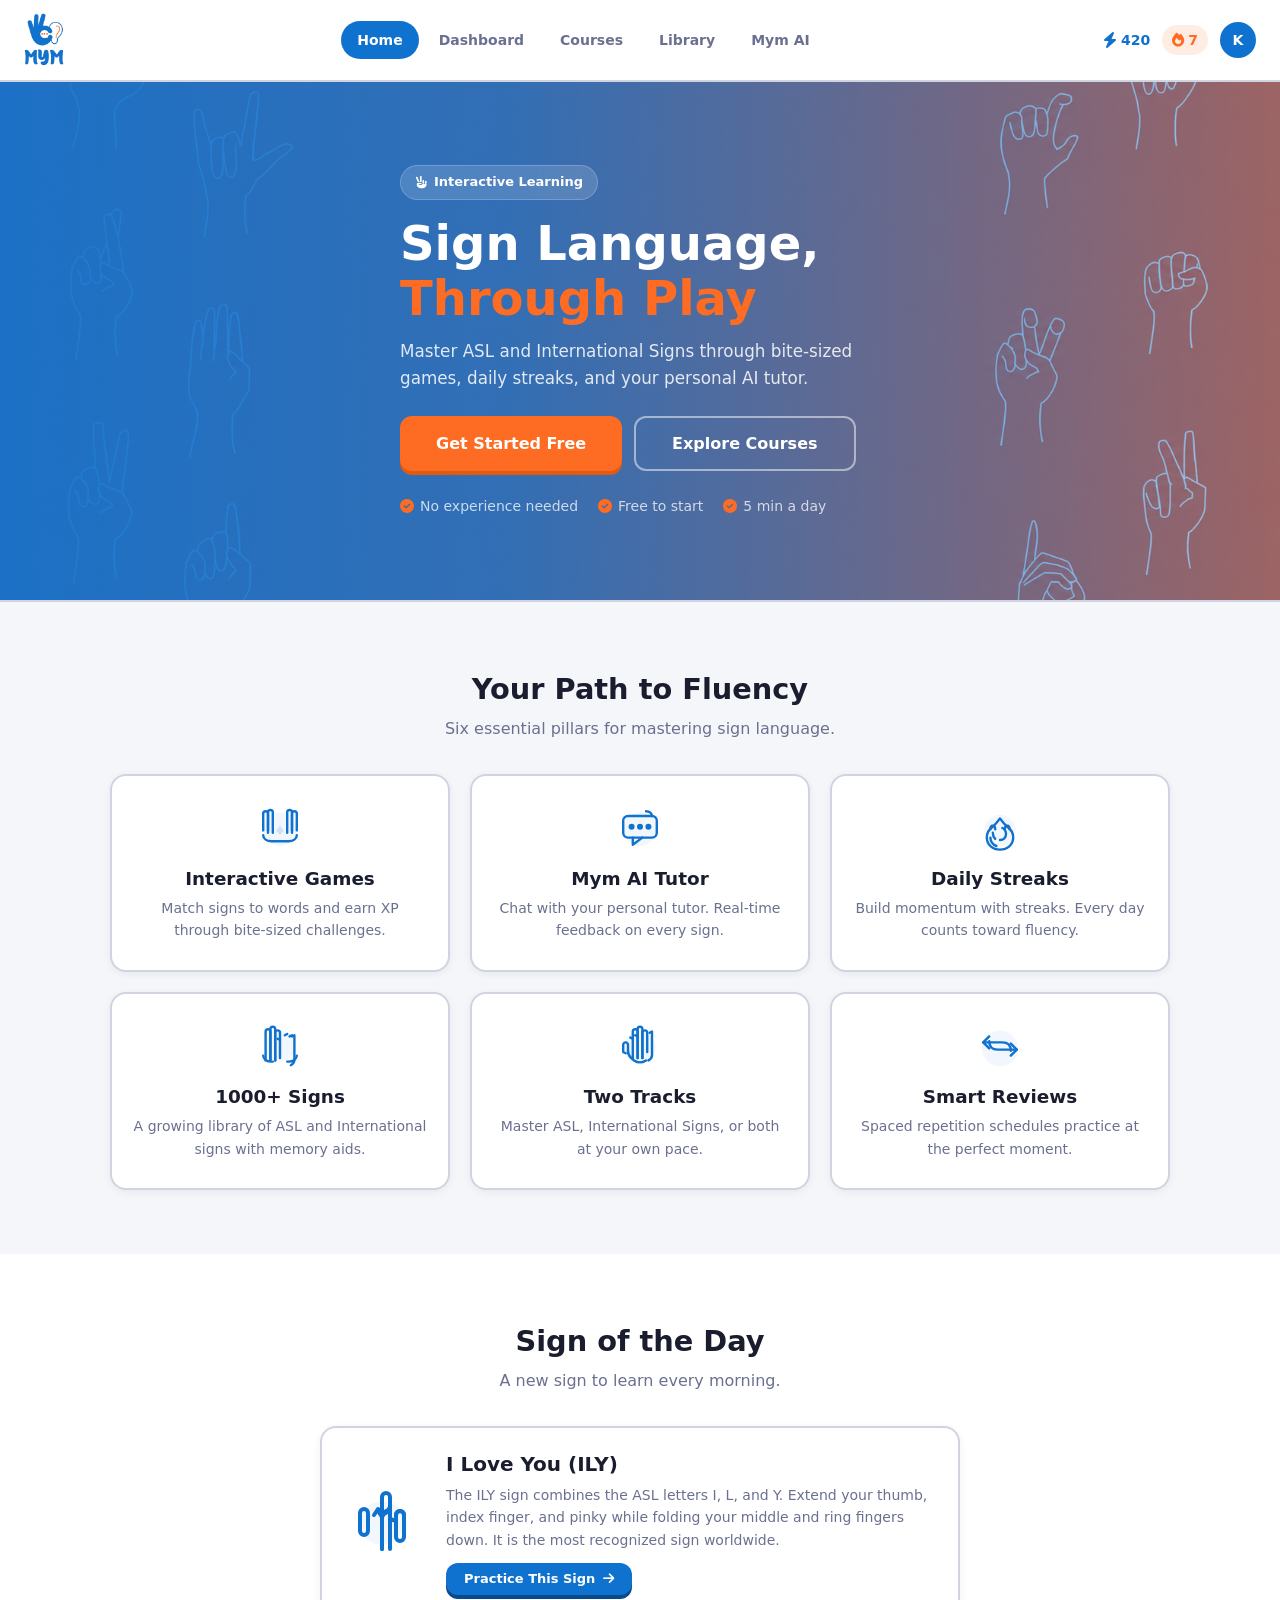
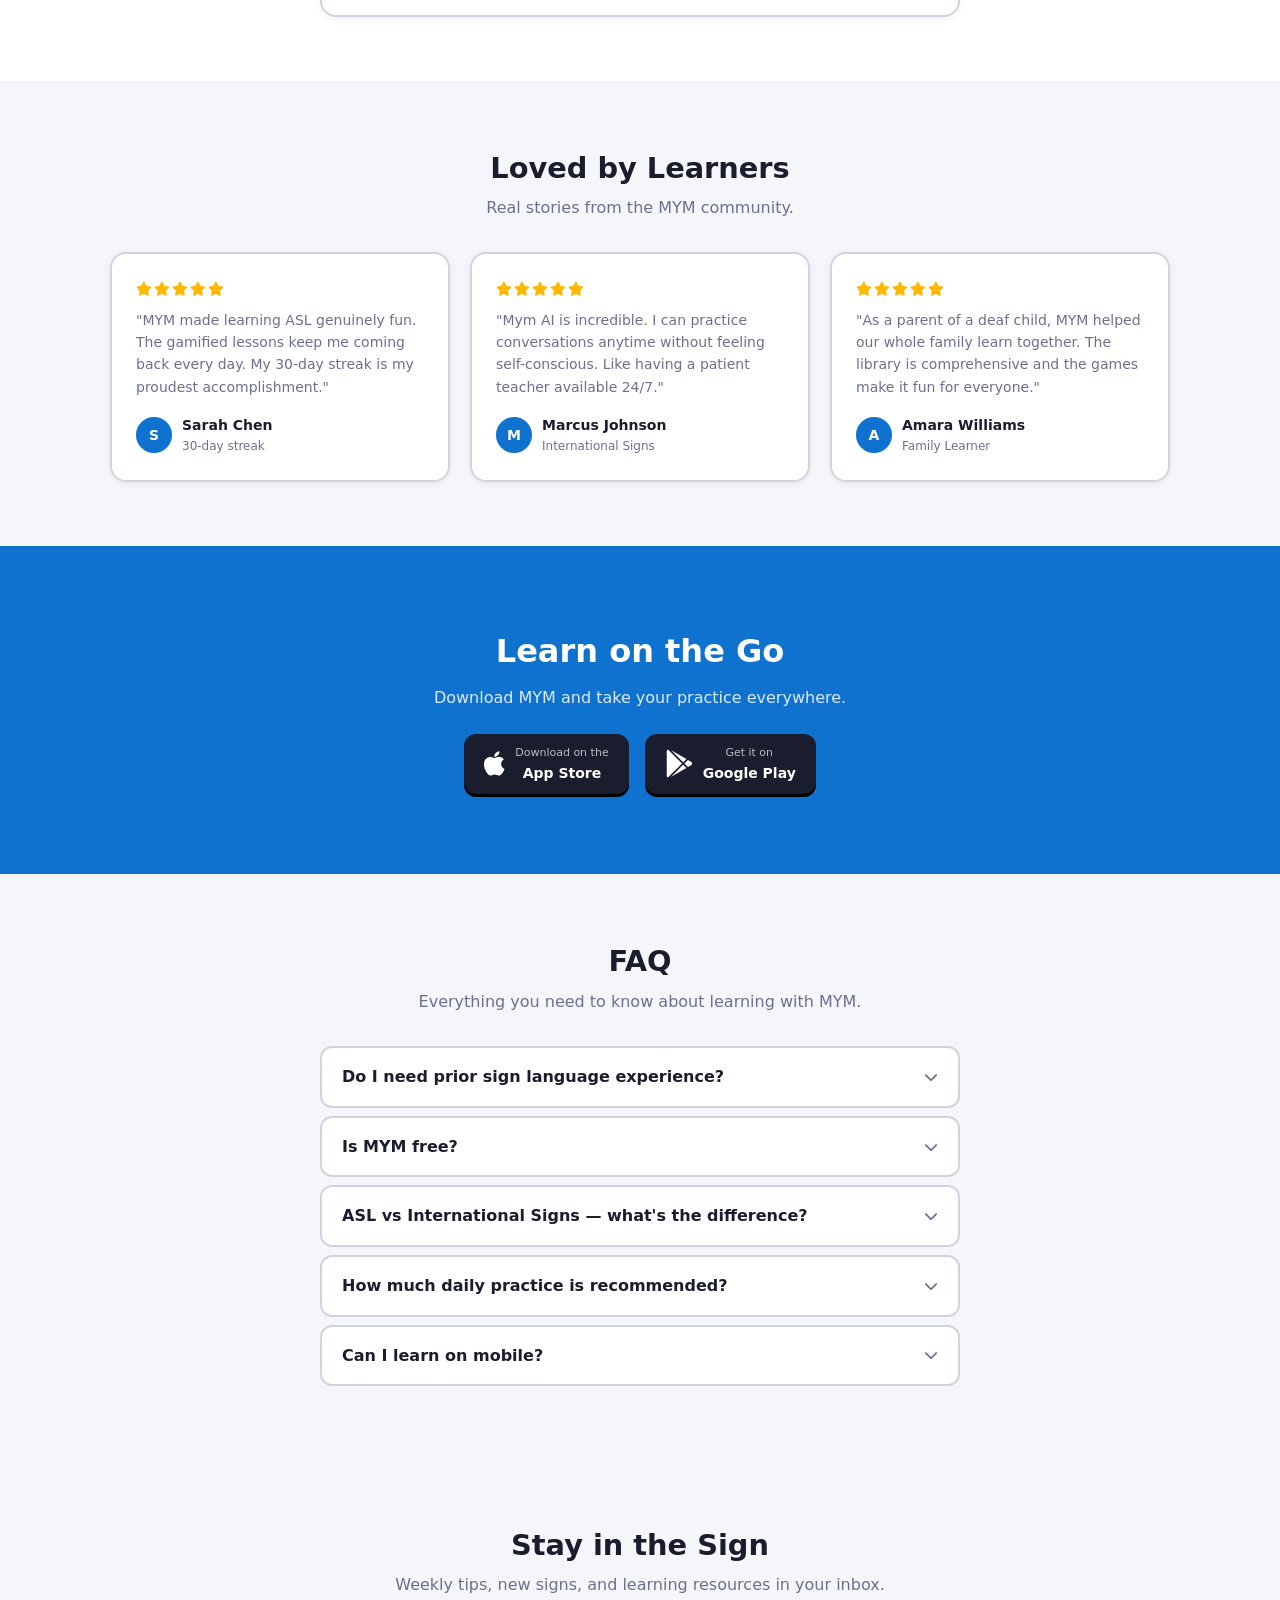
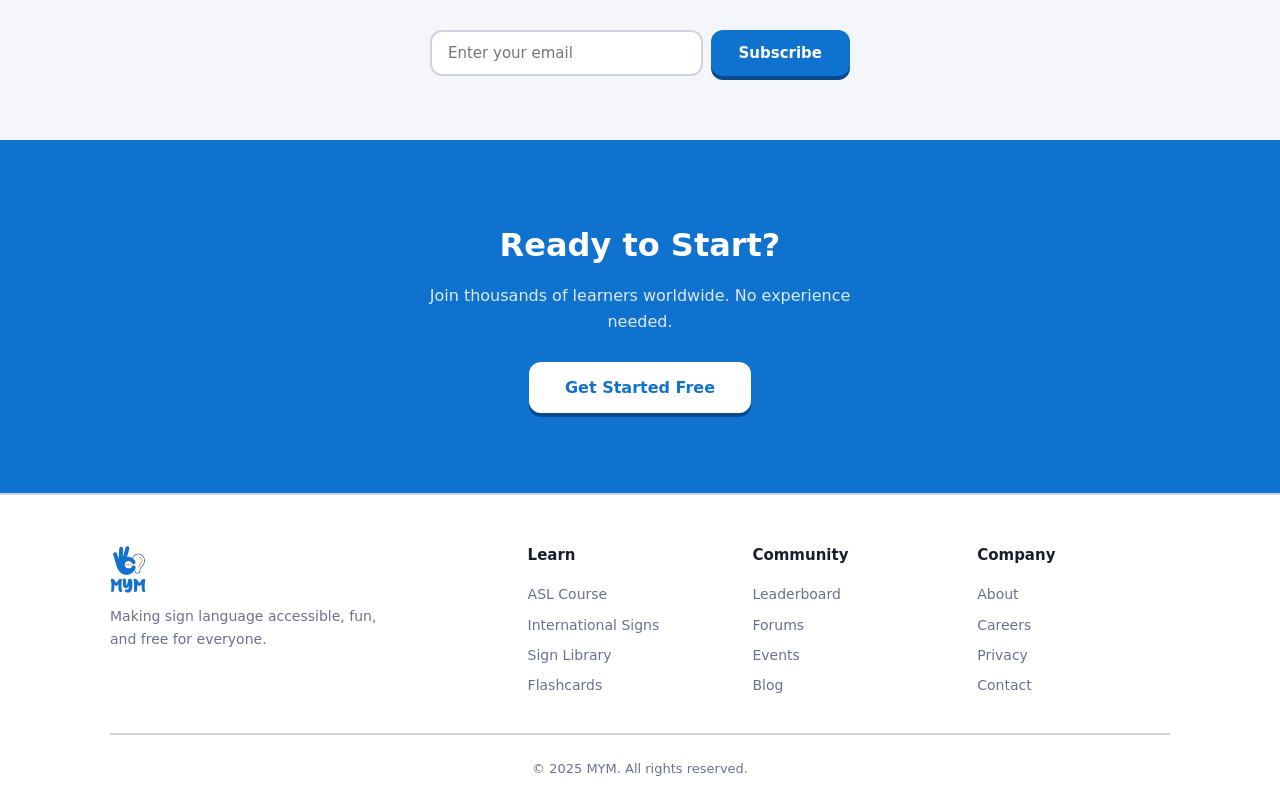
==== index.html @ a128e177 "init the project" ====
<!DOCTYPE html>
<html lang="en">
<head>
  <meta charset="UTF-8">
  <meta name="viewport" content="width=device-width, initial-scale=1.0">
  <title>MYM — Learn Sign Language Through Play</title>
  <link rel="icon" href="assets/images/logo.png">
  <link rel="stylesheet" href="https://cdnjs.cloudflare.com/ajax/libs/font-awesome/6.5.1/css/all.min.css">
  <link rel="stylesheet" href="assets/css/style.css">
</head>
<body>

  <nav class="navbar">
    <a href="index.html" class="navbar-brand">
      <img src="assets/images/logo.png" alt="MYM">
    </a>
    <div class="nav-links">
      <a href="index.html" class="active">Home</a>
      <a href="dashboard.html">Dashboard</a>
      <a href="courses.html">Courses</a>
      <a href="library.html">Library</a>
      <a href="mym.html">Mym AI</a>
    </div>
    <div class="nav-profile">
      <div class="nav-xp"><i class="fa-solid fa-bolt"></i><span class="xp-animate">420</span></div>
      <div class="streak-badge"><i class="fa-solid fa-fire"></i> <span>7</span></div>
      <a href="auth.html"><div class="nav-avatar">K</div></a>
    </div>
    <div class="menu-toggle"><span></span><span></span><span></span></div>
  </nav>

  <section class="hero" style="background-image:url(assets/images/banner1.png);">
    <div class="hero-overlay"></div>
    <div class="container">
      <div class="hero-content">
        <span class="hero-badge"><i class="fa-solid fa-hand-peace"></i> Interactive Learning</span>
        <h1>Sign Language,<br><span>Through Play</span></h1>
        <p>Master ASL and International Signs through bite-sized games, daily streaks, and your personal AI tutor.</p>
        <div class="hero-actions">
          <a href="auth.html" class="btn btn-accent btn-lg">Get Started Free</a>
          <a href="courses.html" class="btn btn-outline btn-lg">Explore Courses</a>
        </div>
        <div class="hero-trust">
          <span><i class="fa-solid fa-check-circle"></i> No experience needed</span>
          <span><i class="fa-solid fa-check-circle"></i> Free to start</span>
          <span><i class="fa-solid fa-check-circle"></i> 5 min a day</span>
        </div>
      </div>
    </div>
  </section>

  <section class="section">
    <div class="container">
      <div class="section-header">
        <h2>Your Path to Fluency</h2>
        <p>Six essential pillars for mastering sign language.</p>
      </div>
      <div class="features-grid">
        <div class="card feature-card">
          <svg><use href="assets/images/icons.svg#icon-hand-practice"/></svg>
          <h3>Interactive Games</h3>
          <p>Match signs to words and earn XP through bite-sized challenges.</p>
        </div>
        <div class="card feature-card">
          <svg><use href="assets/images/icons.svg#icon-hand-chat"/></svg>
          <h3>Mym AI Tutor</h3>
          <p>Chat with your personal tutor. Real-time feedback on every sign.</p>
        </div>
        <div class="card feature-card">
          <svg><use href="assets/images/icons.svg#icon-hand-streak"/></svg>
          <h3>Daily Streaks</h3>
          <p>Build momentum with streaks. Every day counts toward fluency.</p>
        </div>
        <div class="card feature-card">
          <svg><use href="assets/images/icons.svg#icon-dictionary"/></svg>
          <h3>1000+ Signs</h3>
          <p>A growing library of ASL and International signs with memory aids.</p>
        </div>
        <div class="card feature-card">
          <svg><use href="assets/images/icons.svg#icon-hand-book"/></svg>
          <h3>Two Tracks</h3>
          <p>Master ASL, International Signs, or both at your own pace.</p>
        </div>
        <div class="card feature-card">
          <svg><use href="assets/images/icons.svg#icon-hand-repeat"/></svg>
          <h3>Smart Reviews</h3>
          <p>Spaced repetition schedules practice at the perfect moment.</p>
        </div>
      </div>
    </div>
  </section>

  <section class="section" style="background:var(--bg-card);">
    <div class="container">
      <div class="section-header">
        <h2>Sign of the Day</h2>
        <p>A new sign to learn every morning.</p>
      </div>
      <div class="card sign-day-card">
        <svg><use href="assets/images/icons.svg#icon-ily"/></svg>
        <div class="sign-day-info">
          <h3>I Love You (ILY)</h3>
          <p>The ILY sign combines the ASL letters I, L, and Y. Extend your thumb, index finger, and pinky while folding your middle and ring fingers down. It is the most recognized sign worldwide.</p>
          <a href="lesson.html" class="btn btn-sm btn-primary" style="margin-top:12px;">Practice This Sign <i class="fa-solid fa-arrow-right"></i></a>
        </div>
      </div>
    </div>
  </section>

  <section class="section">
    <div class="container">
      <div class="section-header">
        <h2>Loved by Learners</h2>
        <p>Real stories from the MYM community.</p>
      </div>
      <div class="testimonials-grid">
        <div class="card testimonial-card">
          <div class="testimonial-stars">
            <i class="fa-solid fa-star"></i><i class="fa-solid fa-star"></i><i class="fa-solid fa-star"></i><i class="fa-solid fa-star"></i><i class="fa-solid fa-star"></i>
          </div>
          <p class="testimonial-text">"MYM made learning ASL genuinely fun. The gamified lessons keep me coming back every day. My 30-day streak is my proudest accomplishment."</p>
          <div class="testimonial-author">
            <div class="testimonial-avatar">S</div>
            <div>
              <div class="testimonial-name">Sarah Chen</div>
              <div class="testimonial-title">30-day streak</div>
            </div>
          </div>
        </div>
        <div class="card testimonial-card">
          <div class="testimonial-stars">
            <i class="fa-solid fa-star"></i><i class="fa-solid fa-star"></i><i class="fa-solid fa-star"></i><i class="fa-solid fa-star"></i><i class="fa-solid fa-star"></i>
          </div>
          <p class="testimonial-text">"Mym AI is incredible. I can practice conversations anytime without feeling self-conscious. Like having a patient teacher available 24/7."</p>
          <div class="testimonial-author">
            <div class="testimonial-avatar">M</div>
            <div>
              <div class="testimonial-name">Marcus Johnson</div>
              <div class="testimonial-title">International Signs</div>
            </div>
          </div>
        </div>
        <div class="card testimonial-card">
          <div class="testimonial-stars">
            <i class="fa-solid fa-star"></i><i class="fa-solid fa-star"></i><i class="fa-solid fa-star"></i><i class="fa-solid fa-star"></i><i class="fa-solid fa-star"></i>
          </div>
          <p class="testimonial-text">"As a parent of a deaf child, MYM helped our whole family learn together. The library is comprehensive and the games make it fun for everyone."</p>
          <div class="testimonial-author">
            <div class="testimonial-avatar">A</div>
            <div>
              <div class="testimonial-name">Amara Williams</div>
              <div class="testimonial-title">Family Learner</div>
            </div>
          </div>
        </div>
      </div>
    </div>
  </section>

  <section class="section" style="background:var(--blue);padding:80px 0;">
    <div class="container" style="text-align:center;">
      <h2 style="font-family:var(--font-display);font-size:2rem;font-weight:800;color:#fff;margin-bottom:8px;">Learn on the Go</h2>
      <p style="color:rgba(255,255,255,.85);font-size:1rem;max-width:480px;margin:0 auto 24px;">Download MYM and take your practice everywhere.</p>
      <div class="app-badges">
        <div class="app-badge">
          <i class="fa-brands fa-apple"></i>
          <div class="app-badge-text">
            <small>Download on the</small>
            <strong>App Store</strong>
          </div>
        </div>
        <div class="app-badge">
          <i class="fa-brands fa-google-play"></i>
          <div class="app-badge-text">
            <small>Get it on</small>
            <strong>Google Play</strong>
          </div>
        </div>
      </div>
    </div>
  </section>

  <section class="section">
    <div class="container">
      <div class="section-header">
        <h2>FAQ</h2>
        <p>Everything you need to know about learning with MYM.</p>
      </div>
      <div class="faq-list">
        <div class="faq-item">
          <div class="faq-question">Do I need prior sign language experience? <i class="fa-solid fa-chevron-down"></i></div>
          <div class="faq-answer">No. MYM is built for complete beginners. Start with the basics and progress naturally through gamified lessons.</div>
        </div>
        <div class="faq-item">
          <div class="faq-question">Is MYM free? <i class="fa-solid fa-chevron-down"></i></div>
          <div class="faq-answer">Yes. The free tier includes all core lessons and daily practice. Premium unlocks Mym AI conversations and offline mode.</div>
        </div>
        <div class="faq-item">
          <div class="faq-question">ASL vs International Signs — what's the difference? <i class="fa-solid fa-chevron-down"></i></div>
          <div class="faq-answer">ASL is a full language with its own grammar, used in the US and Canada. International Signs is a simplified system for global deaf events.</div>
        </div>
        <div class="faq-item">
          <div class="faq-question">How much daily practice is recommended? <i class="fa-solid fa-chevron-down"></i></div>
          <div class="faq-answer">5-10 minutes per day builds strong foundations. Our lessons are designed for consistency, not duration.</div>
        </div>
        <div class="faq-item">
          <div class="faq-question">Can I learn on mobile? <i class="fa-solid fa-chevron-down"></i></div>
          <div class="faq-answer">Yes. MYM works on any device. The mobile app offers offline learning and push reminders.</div>
        </div>
      </div>
    </div>
  </section>

  <section class="section" style="background:var(--bg);">
    <div class="container" style="text-align:center;">
      <div class="section-header">
        <h2>Stay in the Sign</h2>
        <p>Weekly tips, new signs, and learning resources in your inbox.</p>
      </div>
      <form class="newsletter-form">
        <input type="email" placeholder="Enter your email" required>
        <button class="btn btn-primary" type="submit">Subscribe</button>
      </form>
    </div>
  </section>

  <section class="section" style="background:var(--blue);padding:80px 0;">
    <div class="container" style="text-align:center;">
      <h2 style="font-family:var(--font-display);font-size:2rem;font-weight:800;color:#fff;margin-bottom:12px;">Ready to Start?</h2>
      <p style="color:rgba(255,255,255,.85);font-size:1rem;max-width:480px;margin:0 auto 28px;">Join thousands of learners worldwide. No experience needed.</p>
      <a href="auth.html" class="btn btn-lg" style="background:#fff;color:var(--blue);">Get Started Free</a>
    </div>
  </section>

  <footer class="footer">
    <div class="container">
      <div class="footer-grid">
        <div class="footer-brand">
          <img src="assets/images/logo.png" alt="MYM">
          <p>Making sign language accessible, fun, and free for everyone.</p>
        </div>
        <div class="footer-col">
          <h4>Learn</h4>
          <a href="courses.html">ASL Course</a>
          <a href="courses.html">International Signs</a>
          <a href="library.html">Sign Library</a>
          <a href="review.html">Flashcards</a>
        </div>
        <div class="footer-col">
          <h4>Community</h4>
          <a href="#">Leaderboard</a>
          <a href="#">Forums</a>
          <a href="#">Events</a>
          <a href="#">Blog</a>
        </div>
        <div class="footer-col">
          <h4>Company</h4>
          <a href="#">About</a>
          <a href="#">Careers</a>
          <a href="#">Privacy</a>
          <a href="#">Contact</a>
        </div>
      </div>
      <div class="footer-bottom">&copy; 2025 MYM. All rights reserved.</div>
    </div>
  </footer>

  <script src="https://code.jquery.com/jquery-3.7.1.min.js"></script>
  <script src="assets/js/main.js"></script>
</body>
</html>
---- assets/css/style.css ----
/* =============================================
   MYM Design System v2 — Premium
   Brand: #1072cf (Blue) / #fd6c22 (Orange)
   No gradients. Flat colors. 3D buttons.
   ============================================= */

/* ---------- Reset & Variables ---------- */
*, *::before, *::after { box-sizing:border-box; margin:0; padding:0; }

:root {
  --blue: #1072cf;
  --blue-dark: #0c5bab;
  --blue-darker: #094a8e;
  --orange: #fd6c22;
  --orange-dark: #e05a12;
  --orange-darker: #b8480c;
  --green: #58b82c;
  --green-dark: #469a22;
  --red: #e84040;
  --red-dark: #cc2e2e;
  --gold: #ffb800;
  --gold-dark: #e0a200;

  --bg: #f5f6fa;
  --bg-card: #fff;
  --border: #d0d4e0;
  --text: #1a1d2e;
  --text-muted: #6b7090;
  --text-light: #fff;

  --font-display: 'Outfit', system-ui, sans-serif;
  --font-body: 'DM Sans', system-ui, sans-serif;
  --shadow-card: 0 2px 8px rgba(0,0,0,.06);
  --shadow-btn: 0 4px 0;
  --radius: 16px;
  --radius-sm: 12px;
  --radius-pill: 999px;
}

html { font-size:16px; scroll-behavior:smooth; -webkit-text-size-adjust:100%; }
body {
  font-family:var(--font-body);
  background:var(--bg);
  color:var(--text);
  line-height:1.6;
  min-height:100vh;
  -webkit-font-smoothing:antialiased;
  -moz-osx-font-smoothing:grayscale;
}
a { color:var(--blue); text-decoration:none; }
img { max-width:100%; height:auto; display:block; }
svg { display:block; }

/* ---------- Container ---------- */
.container { max-width:1100px; margin:0 auto; padding:0 20px; }

/* ---------- Card ---------- */
.card {
  background:var(--bg-card);
  border:2px solid var(--border);
  border-radius:var(--radius);
  padding:20px;
  box-shadow:var(--shadow-card);
}

/* ---------- Navbar ---------- */
.navbar {
  display:flex;
  align-items:center;
  justify-content:space-between;
  gap:16px;
  padding:10px 24px;
  background:var(--bg-card);
  border-bottom:2px solid var(--border);
  position:sticky;
  top:0;
  z-index:100;
  backface-visibility:hidden;
  will-change:transform;
}
.navbar-brand {
  display:flex;
  align-items:center;
  line-height:0;
}
.navbar-brand img {
  width:40px;
  height:auto;
  transition:transform .15s ease;
}
.navbar-brand:hover img { transform:scale(1.05); }
.nav-links { display:flex; gap:4px; }
.nav-links a {
  padding:8px 16px;
  border-radius:var(--radius-pill);
  font-size:14px;
  font-weight:600;
  color:var(--text-muted);
  transition:color .15s ease,background .15s ease;
}
.nav-links a:hover, .nav-links a.active {
  background:var(--blue);
  color:#fff;
}
.nav-profile {
  display:flex;
  align-items:center;
  gap:12px;
}
.nav-xp {
  display:flex;
  align-items:center;
  gap:4px;
  font-weight:700;
  font-size:14px;
  color:var(--blue);
}
.nav-xp i { font-size:16px; }
.streak-badge {
  display:flex;
  align-items:center;
  gap:4px;
  font-weight:700;
  font-size:14px;
  color:var(--orange);
  background:rgba(253,108,34,.12);
  padding:4px 10px;
  border-radius:var(--radius-pill);
}
.streak-badge i { font-size:14px; }
.nav-avatar {
  width:36px; height:36px;
  border-radius:50%;
  background:var(--blue);
  color:#fff;
  display:flex;
  align-items:center;
  justify-content:center;
  font-weight:700;
  font-size:14px;
  transition:transform .15s ease;
}
.nav-avatar:hover { transform:scale(1.1); }
.menu-toggle {
  display:none;
  flex-direction:column;
  gap:5px;
  cursor:pointer;
  padding:4px;
  user-select:none;
  -webkit-tap-highlight-color:transparent;
}
.menu-toggle span {
  display:block;
  width:24px; height:3px;
  background:var(--text);
  border-radius:3px;
  transition:transform .2s ease,opacity .2s ease;
}

/* ---------- Buttons ---------- */
.btn {
  display:inline-flex;
  align-items:center;
  justify-content:center;
  gap:8px;
  border:none;
  border-radius:var(--radius-sm);
  font-family:var(--font-body);
  font-weight:700;
  font-size:15px;
  padding:12px 28px;
  cursor:pointer;
  transition:filter .1s ease,translate .1s ease;
  box-shadow:var(--shadow-btn) var(--blue-darker);
  background:var(--blue);
  color:#fff;
  text-decoration:none;
  line-height:1.2;
  -webkit-tap-highlight-color:transparent;
}
.btn:hover { filter:brightness(1.08); }
.btn:active {
  translate:0 2px;
}
.btn-primary {
  background:var(--blue);
  box-shadow:var(--shadow-btn) var(--blue-darker);
}
.btn-accent {
  background:var(--orange);
  box-shadow:var(--shadow-btn) var(--orange-dark);
}
.btn-success {
  background:var(--green);
  box-shadow:var(--shadow-btn) var(--green-dark);
}
.btn-outline {
  background:var(--bg-card);
  color:var(--text);
  border:2px solid var(--border);
  box-shadow:var(--shadow-btn) var(--border);
}
.btn-lg { padding:16px 36px; font-size:16px; }
.btn-sm { padding:8px 18px; font-size:13px; }
.btn-full { width:100%; }

/* ---------- Hero ---------- */
.hero {
  position:relative;
  min-height:520px;
  display:flex;
  align-items:center;
  background-size:cover;
  background-position:center;
  border-bottom:2px solid var(--border);
  overflow:hidden;
}
.hero-overlay {
  position:absolute;
  inset:0;
  background:linear-gradient(90deg, rgba(16,114,207,.95) 0%, rgba(16,114,207,.85) 40%, rgba(16,114,207,.4) 100%);
  z-index:1;
}
.hero .container { position:relative; z-index:2; }
.hero-content { max-width:560px; }
.hero-badge {
  display:inline-flex;
  align-items:center;
  gap:6px;
  background:rgba(255,255,255,.15);
  color:#fff;
  padding:6px 14px;
  border-radius:var(--radius-pill);
  font-size:13px;
  font-weight:600;
  margin-bottom:16px;
  backdrop-filter:blur(4px);
  border:1px solid rgba(255,255,255,.2);
}
.hero-content h1 {
  font-family:var(--font-display);
  font-size:clamp(2rem,5vw,3rem);
  font-weight:800;
  line-height:1.15;
  margin-bottom:12px;
  color:#fff;
}
.hero-content h1 span { color:var(--orange); }
.hero-content p {
  font-size:1.05rem;
  color:rgba(255,255,255,.85);
  max-width:480px;
  margin-bottom:24px;
}
.hero-actions { display:flex; gap:12px; flex-wrap:wrap; }
.hero-actions .btn-outline {
  background:transparent;
  color:#fff;
  border-color:rgba(255,255,255,.5);
  box-shadow:none;
}
.hero-actions .btn-outline:hover { background:rgba(255,255,255,.1); }
.hero-trust {
  display:flex;
  gap:20px;
  margin-top:24px;
  flex-wrap:wrap;
}
.hero-trust span {
  color:rgba(255,255,255,.75);
  font-size:14px;
  display:flex;
  align-items:center;
  gap:6px;
}
.hero-trust span i { color:var(--orange); font-size:14px; }

/* ---------- Section ---------- */
.section { padding:64px 0; }
.section-header {
  text-align:center;
  margin-bottom:32px;
}
.section-header h2 {
  font-family:var(--font-display);
  font-size:clamp(1.4rem,3vw,1.8rem);
  font-weight:800;
}
.section-header p {
  color:var(--text-muted);
  font-size:1rem;
  margin-top:4px;
}

/* ---------- Features Grid ---------- */
.features-grid {
  display:grid;
  grid-template-columns:repeat(3,1fr);
  gap:20px;
}
.feature-card {
  text-align:center;
  padding:28px 20px;
  transition:border-color .15s ease;
}
.feature-card:hover { border-color:var(--blue); }
.feature-card svg {
  width:48px; height:48px;
  margin:0 auto 12px;
  color:var(--blue);
}
.feature-card h3 {
  font-family:var(--font-display);
  font-weight:700;
  font-size:1.15rem;
  margin-bottom:4px;
}
.feature-card p {
  font-size:14px;
  color:var(--text-muted);
}

/* ---------- Sign of the Day ---------- */
.sign-day-card {
  display:flex;
  align-items:center;
  gap:24px;
  max-width:640px;
  margin:0 auto;
}
.sign-day-card svg {
  width:80px; height:80px;
  flex-shrink:0;
  color:var(--blue);
}
.sign-day-info h3 {
  font-family:var(--font-display);
  font-weight:700;
  font-size:1.25rem;
}
.sign-day-info p {
  font-size:14px;
  color:var(--text-muted);
  margin-top:4px;
}

/* ---------- Testimonials ---------- */
.testimonials-grid {
  display:grid;
  grid-template-columns:repeat(3,1fr);
  gap:20px;
}
.testimonial-card { padding:24px; }
.testimonial-stars {
  color:var(--gold);
  font-size:14px;
  margin-bottom:8px;
  letter-spacing:2px;
}
.testimonial-text {
  font-size:14px;
  color:var(--text-muted);
  margin-bottom:16px;
  line-height:1.6;
}
.testimonial-author {
  display:flex;
  align-items:center;
  gap:10px;
}
.testimonial-avatar {
  width:36px; height:36px;
  border-radius:50%;
  background:var(--blue);
  color:#fff;
  display:flex;
  align-items:center;
  justify-content:center;
  font-weight:700;
  font-size:14px;
  flex-shrink:0;
}
.testimonial-name { font-weight:700; font-size:14px; }
.testimonial-title { font-size:12px; color:var(--text-muted); }

/* ---------- App Badges ---------- */
.app-badges {
  display:flex;
  justify-content:center;
  gap:16px;
  flex-wrap:wrap;
}
.app-badge {
  display:flex;
  align-items:center;
  gap:10px;
  background:#1a1d2e;
  color:#fff;
  padding:10px 20px;
  border-radius:var(--radius-sm);
  cursor:pointer;
  transition:filter .15s ease;
  box-shadow:0 3px 0 #000;
  user-select:none;
  -webkit-tap-highlight-color:transparent;
}
.app-badge:hover { filter:brightness(1.2); }
.app-badge i { font-size:28px; }
.app-badge small { display:block; font-size:11px; opacity:.7; }
.app-badge strong { display:block; font-size:14px; }
.app-badge:active { translate:0 2px; }

/* ---------- FAQ ---------- */
.faq-list { max-width:640px; margin:0 auto; }
.faq-item {
  border:2px solid var(--border);
  border-radius:var(--radius-sm);
  margin-bottom:8px;
  overflow:hidden;
  background:var(--bg-card);
}
.faq-question {
  display:flex;
  justify-content:space-between;
  align-items:center;
  padding:16px 20px;
  font-weight:600;
  cursor:pointer;
  user-select:none;
  -webkit-tap-highlight-color:transparent;
}
.faq-question i { transition:transform .2s ease; font-size:14px; color:var(--text-muted); }
.faq-item.open .faq-question i { transform:rotate(180deg); }
.faq-answer {
  padding:0 20px 16px;
  font-size:14px;
  color:var(--text-muted);
  display:none;
}
.faq-item.open .faq-answer { display:block; }

/* ---------- Newsletter ---------- */
.newsletter-form {
  display:flex;
  gap:8px;
  max-width:420px;
  margin:0 auto;
}
.newsletter-form input {
  flex:1;
  padding:12px 16px;
  border:2px solid var(--border);
  border-radius:var(--radius-sm);
  font-family:var(--font-body);
  font-size:15px;
  outline:none;
  -webkit-appearance:none;
}
.newsletter-form input:focus { border-color:var(--blue); }

/* ---------- Footer ---------- */
.footer {
  background:var(--bg-card);
  border-top:2px solid var(--border);
  padding:48px 0 24px;
}
.footer-grid {
  display:grid;
  grid-template-columns:2fr 1fr 1fr 1fr;
  gap:32px;
  margin-bottom:32px;
}
.footer-brand img { width:36px; margin-bottom:8px; }
.footer-brand p { font-size:14px; color:var(--text-muted); max-width:280px; }
.footer-col h4 {
  font-family:var(--font-display);
  font-weight:700;
  margin-bottom:12px;
  font-size:15px;
}
.footer-col a {
  display:block;
  font-size:14px;
  color:var(--text-muted);
  padding:4px 0;
  transition:color .15s ease;
}
.footer-col a:hover { color:var(--blue); }
.footer-bottom {
  text-align:center;
  font-size:13px;
  color:var(--text-muted);
  padding-top:24px;
  border-top:2px solid var(--border);
}

/* =============================================
   AUTH PAGE
   ============================================= */
.auth-page {
  display:flex;
  justify-content:center;
  padding:60px 20px;
  min-height:calc(100vh - 80px);
  align-items:flex-start;
}
.auth-container {
  width:100%;
  max-width:420px;
}
.auth-header {
  text-align:center;
  margin-bottom:24px;
}
.auth-header img { width:56px; margin:0 auto 12px; }
.auth-header h2 { font-family:var(--font-display); font-weight:800; font-size:1.6rem; }
.auth-header p { color:var(--text-muted); font-size:14px; }

.auth-tabs {
  display:flex;
  background:var(--bg);
  border-radius:var(--radius-pill);
  padding:4px;
  margin-bottom:24px;
}
.auth-tab {
  flex:1;
  padding:10px;
  border:none;
  border-radius:var(--radius-pill);
  font-weight:700;
  font-size:14px;
  cursor:pointer;
  background:transparent;
  color:var(--text-muted);
  transition:color .15s ease,background .15s ease;
  -webkit-tap-highlight-color:transparent;
}
.auth-tab.active {
  background:var(--blue);
  color:#fff;
}
.auth-form { display:none; }
.auth-form.active { display:block; }

.field {
  margin-bottom:16px;
}
.field label {
  display:block;
  font-weight:600;
  font-size:14px;
  margin-bottom:4px;
}
.input-icon {
  position:relative;
  display:flex;
  align-items:center;
}
.input-icon > i:first-child {
  position:absolute;
  left:12px;
  color:var(--text-muted);
  font-size:14px;
  pointer-events:none;
}
.input-icon input {
  width:100%;
  padding:12px 12px 12px 36px;
  border:2px solid var(--border);
  border-radius:var(--radius-sm);
  font-family:var(--font-body);
  font-size:15px;
  outline:none;
  background:var(--bg-card);
  -webkit-appearance:none;
}
.input-icon input:focus { border-color:var(--blue); }
.toggle-pw {
  position:absolute;
  right:12px;
  cursor:pointer;
  color:var(--text-muted);
  font-size:16px;
  -webkit-tap-highlight-color:transparent;
}
.field-row {
  display:flex;
  justify-content:space-between;
  align-items:center;
  margin-bottom:16px;
}
.checkbox-label {
  display:flex;
  align-items:center;
  gap:6px;
  font-size:14px;
  cursor:pointer;
  user-select:none;
  -webkit-tap-highlight-color:transparent;
}
.forgot-link { font-size:14px; }

.pw-strength {
  display:flex;
  gap:4px;
  margin-top:6px;
}
.pw-strength span {
  flex:1;
  height:4px;
  border-radius:4px;
  background:var(--border);
  transition:background .2s ease;
}

.auth-divider {
  text-align:center;
  margin:20px 0;
  position:relative;
}
.auth-divider::before {
  content:'';
  position:absolute;
  top:50%; left:0; right:0;
  height:2px;
  background:var(--border);
}
.auth-divider span {
  background:var(--bg-card);
  padding:0 12px;
  position:relative;
  font-size:13px;
  color:var(--text-muted);
}
.auth-social { display:flex; gap:8px; }
.auth-social .social-btn { flex:1; padding:10px; font-size:13px; }
.auth-trust {
  display:flex;
  justify-content:center;
  gap:16px;
  margin-top:20px;
  font-size:13px;
  color:var(--text-muted);
}
.auth-trust span { display:flex; align-items:center; gap:4px; }

/* =============================================
   DASHBOARD
   ============================================= */
.dashboard-page { padding:32px 0; }
.dashboard-header { margin-bottom:24px; }
.dashboard-header h1 { font-family:var(--font-display); font-weight:800; font-size:clamp(1.3rem,3vw,1.6rem); }
.dashboard-header p { color:var(--text-muted); font-size:14px; }

.stats-grid { display:grid; grid-template-columns:repeat(4,1fr); gap:16px; margin-bottom:20px; }
.stat-card { display:flex; align-items:center; gap:14px; padding:16px; }
.stat-icon {
  width:44px; height:44px;
  border-radius:50%;
  display:flex;
  align-items:center;
  justify-content:center;
  color:#fff;
  font-size:18px;
  flex-shrink:0;
}
.stat-info span { display:block; font-size:13px; color:var(--text-muted); }
.stat-info strong { font-family:var(--font-display); font-size:1.3rem; font-weight:800; }

.dash-banner {
  position:relative;
  border-radius:var(--radius);
  min-height:160px;
  display:flex;
  align-items:center;
  overflow:hidden;
  margin-bottom:20px;
  background-size:cover;
  background-position:center;
  border:2px solid var(--border);
}
.dash-banner-overlay {
  position:absolute;
  inset:0;
  background:linear-gradient(90deg, rgba(16,114,207,.92) 0%, rgba(16,114,207,.6) 100%);
  z-index:1;
}
.dash-banner-content {
  position:relative;
  z-index:2;
  padding:28px;
  color:#fff;
  width:100%;
}
.dash-banner-badge {
  display:inline-flex;
  align-items:center;
  gap:5px;
  background:rgba(255,255,255,.15);
  padding:4px 12px;
  border-radius:var(--radius-pill);
  font-size:12px;
  font-weight:600;
  margin-bottom:10px;
  backdrop-filter:blur(4px);
  border:1px solid rgba(255,255,255,.2);
}
.dash-banner-content h3 {
  font-family:var(--font-display);
  font-size:1.2rem;
  font-weight:800;
  margin-bottom:4px;
}
.dash-banner-content p {
  color:rgba(255,255,255,.8);
  font-size:14px;
  margin-bottom:14px;
  max-width:400px;
}

.daily-goal { margin-bottom:20px; }
.goal-header { display:flex; justify-content:space-between; margin-bottom:8px; }
.goal-header h3 { font-size:15px; font-weight:700; display:flex; align-items:center; gap:6px; }
.goal-header span { font-weight:700; font-size:14px; color:var(--blue); }
.progress-bar {
  height:14px;
  background:var(--bg);
  border-radius:var(--radius-pill);
  overflow:hidden;
}
.progress-fill {
  height:100%;
  background:var(--blue);
  border-radius:var(--radius-pill);
  transition:width .3s ease;
}

.course-tree-card { margin-bottom:20px; padding:24px; }
.course-tree-card h3 { font-size:15px; font-weight:700; margin-bottom:20px; display:flex; align-items:center; gap:6px; }

/* Course Tree */
.course-tree {
  display:flex;
  align-items:center;
  flex-wrap:wrap;
  gap:0;
}
.tree-node {
  display:flex;
  flex-direction:column;
  align-items:center;
  gap:6px;
  cursor:pointer;
}
.tree-node > span {
  width:44px; height:44px;
  border-radius:50%;
  border:3px solid var(--border);
  display:flex;
  align-items:center;
  justify-content:center;
  font-weight:800;
  font-size:15px;
  background:var(--bg-card);
  color:var(--text-muted);
  transition:border-color .15s ease,background .15s ease;
}
.tree-node.completed > span {
  background:var(--green);
  border-color:var(--green);
  color:#fff;
}
.tree-node.active > span {
  background:var(--blue);
  border-color:var(--blue);
  color:#fff;
}
.tree-node.locked > span {
  background:var(--bg);
  border-color:var(--border);
  color:var(--text-muted);
}
.tree-node-label {
  font-size:12px;
  font-weight:600;
  text-align:center;
  max-width:90px;
  color:var(--text-muted);
}
.tree-line {
  width:48px;
  height:3px;
  background:var(--border);
  margin:0 -2px;
}
.tree-line.completed { background:var(--green); }

.dash-row { display:grid; grid-template-columns:1fr 1fr; gap:16px; margin-bottom:20px; }

.challenge-card h3 { font-size:15px; font-weight:700; display:flex; align-items:center; gap:6px; }
.challenge-card p { font-size:14px; color:var(--text-muted); margin:4px 0 12px; }
.challenge-dots { display:flex; gap:6px; margin-bottom:12px; }
.challenge-dots .dot {
  width:32px; height:32px;
  border-radius:50%;
  border:2px solid var(--border);
}
.challenge-dots .dot.filled { background:var(--orange); border-color:var(--orange); }

.leaderboard-card h3 { font-size:15px; font-weight:700; display:flex; align-items:center; gap:6px; }
.lb-entry {
  display:flex;
  align-items:center;
  gap:8px;
  padding:8px 0;
  font-size:14px;
  border-bottom:1px solid var(--bg);
}
.lb-entry:last-child { border-bottom:none; }
.lb-entry.current { color:var(--blue); font-weight:700; }
.lb-rank { width:20px; font-weight:700; text-align:center; }
.lb-name { flex:1; }
.lb-xp { font-weight:600; color:var(--text-muted); }

.friend-activity { display:flex; flex-direction:column; gap:12px; }
.friend-entry {
  display:flex;
  align-items:center;
  gap:10px;
  font-size:14px;
}
.friend-avatar {
  width:32px; height:32px;
  border-radius:50%;
  display:flex;
  align-items:center;
  justify-content:center;
  color:#fff;
  font-weight:700;
  font-size:13px;
  flex-shrink:0;
}
.friend-time { color:var(--text-muted); font-size:12px; }

/* =============================================
   COURSES PAGE
   ============================================= */
.courses-page { padding-bottom:48px; }
.course-grid { display:grid; grid-template-columns:repeat(3,1fr); gap:20px; }
.course-card { padding:0; overflow:hidden; transition:border-color .15s ease; }
.course-card:hover { border-color:var(--blue); }
.course-card-img {
  padding:24px;
  border-bottom:2px solid var(--border);
}
.course-card-img svg { width:56px; height:56px; margin:0 auto; color:var(--blue); }
.course-card-body { padding:16px 16px 20px; }
.course-card-body h3 { font-family:var(--font-display); font-weight:700; font-size:1.1rem; margin-bottom:4px; }
.course-card-body p { font-size:14px; color:var(--text-muted); margin-bottom:12px; line-height:1.5; }
.course-meta { display:flex; gap:12px; margin-bottom:12px; font-size:13px; color:var(--text-muted); }
.course-meta span { display:flex; align-items:center; gap:4px; }

/* =============================================
   LESSON PAGE
   ============================================= */
.lesson-page { padding:24px 0; }
.lesson-header {
  display:flex;
  justify-content:space-between;
  align-items:center;
  margin-bottom:24px;
}
.lesson-progress { display:flex; gap:6px; }
.progress-dot {
  width:32px; height:6px;
  border-radius:3px;
  background:var(--border);
  transition:background .2s ease;
}
.progress-dot.filled { background:var(--green); }
.progress-dot.active { background:var(--blue); }
.lesson-lives { display:flex; gap:4px; font-size:20px; }
.lesson-lives i { font-size:20px; }

.lesson-question {
  text-align:center;
  padding:32px 24px;
  margin-bottom:20px;
}
.sign-display { margin-bottom:16px; }
.sign-display svg {
  width:72px; height:72px;
  margin:0 auto;
  border-radius:var(--radius);
  background:var(--bg);
  padding:14px;
  border:3px solid var(--blue);
  color:var(--blue);
}
.sign-caption { display:block; font-size:12px; color:var(--text-muted); margin-top:4px; }
.lesson-question h3 { font-family:var(--font-display); font-weight:700; font-size:1.2rem; }

.options-grid {
  display:grid;
  grid-template-columns:1fr 1fr;
  gap:12px;
  margin-bottom:16px;
}
.option-btn {
  display:flex;
  align-items:center;
  gap:12px;
  padding:14px 16px;
  border:2px solid var(--border);
  border-radius:var(--radius-sm);
  background:var(--bg-card);
  cursor:pointer;
  font-family:var(--font-body);
  font-size:15px;
  font-weight:600;
  transition:border-color .1s ease,background .1s ease;
  box-shadow:var(--shadow-btn) var(--border);
  text-align:left;
  -webkit-tap-highlight-color:transparent;
  user-select:none;
}
.option-btn:active { translate:0 2px; }
.option-btn:hover { border-color:var(--blue); }
.option-btn.selected { border-color:var(--blue); background:rgba(16,114,207,.06); }
.option-btn.correct { border-color:var(--green); background:rgba(88,184,44,.06); color:var(--green); }
.option-btn.wrong { border-color:var(--red); background:rgba(232,64,64,.06); color:var(--red); }
.option-letter {
  width:28px; height:28px;
  border-radius:50%;
  border:2px solid currentColor;
  display:flex;
  align-items:center;
  justify-content:center;
  font-size:13px;
  flex-shrink:0;
}

.lesson-hint {
  display:flex;
  align-items:center;
  gap:8px;
  font-size:14px;
  color:var(--text-muted);
  padding:12px 16px;
  background:var(--bg);
  border-radius:var(--radius-sm);
}

.lesson-overlay {
  position:fixed;
  inset:0;
  background:rgba(0,0,0,.5);
  display:flex;
  align-items:center;
  justify-content:center;
  z-index:200;
}
.lesson-result {
  background:var(--bg-card);
  border:2px solid var(--border);
  border-radius:var(--radius);
  padding:40px;
  text-align:center;
  max-width:400px;
  position:relative;
}
.lesson-result i.fa-party-horn { font-size:3rem; color:var(--gold); }
.lesson-result h2 { font-family:var(--font-display); font-weight:800; font-size:1.6rem; margin:8px 0 4px; }
.lesson-result p { color:var(--text-muted); margin-bottom:20px; font-size:15px; }
.lesson-result p strong { color:var(--blue); }
.lesson-result-actions { display:flex; flex-direction:column; gap:8px; }

/* =============================================
   MYM CHAT PAGE
   ============================================= */
.mym-page { padding:32px 0; }
.mym-chat-card { padding:0; overflow:hidden; display:flex; flex-direction:column; }
.mym-header {
  display:flex;
  align-items:center;
  gap:12px;
  padding:16px 20px;
  border-bottom:2px solid var(--border);
}
.mym-avatar {
  width:40px; height:40px;
  border-radius:50%;
  background:var(--blue);
  color:#fff;
  display:flex;
  align-items:center;
  justify-content:center;
  font-weight:800;
  font-size:18px;
  flex-shrink:0;
}
.mym-header h3 { font-family:var(--font-display); font-weight:700; font-size:1rem; }
.mym-status { font-size:12px; }
.mym-status.online { color:var(--green); }

.mym-messages {
  flex:1;
  padding:16px 20px;
  display:flex;
  flex-direction:column;
  gap:12px;
  max-height:400px;
  overflow-y:auto;
  -webkit-overflow-scrolling:touch;
}
.mym-msg { display:flex; }
.mym-msg.bot { justify-content:flex-start; }
.mym-msg.user { justify-content:flex-end; }
.msg-bubble {
  max-width:75%;
  padding:12px 16px;
  border-radius:var(--radius-sm);
  font-size:14px;
  line-height:1.5;
  border:2px solid var(--border);
  background:var(--bg-card);
}
.user-bubble {
  background:var(--blue);
  color:#fff;
  border-color:var(--blue);
}

.mym-quick-actions {
  display:flex;
  gap:6px;
  padding:8px 20px;
  flex-wrap:wrap;
  border-top:2px solid var(--border);
}
.quick-action {
  padding:6px 14px;
  border:2px solid var(--border);
  border-radius:var(--radius-pill);
  background:var(--bg);
  font-size:13px;
  font-weight:600;
  cursor:pointer;
  font-family:var(--font-body);
  transition:border-color .15s ease,background .15s ease;
  user-select:none;
  -webkit-tap-highlight-color:transparent;
}
.quick-action:hover { border-color:var(--blue); background:rgba(16,114,207,.06); }

.mym-input {
  display:flex;
  gap:8px;
  padding:12px 20px;
  border-top:2px solid var(--border);
}
.mym-input input {
  flex:1;
  padding:10px 14px;
  border:2px solid var(--border);
  border-radius:var(--radius-sm);
  font-family:var(--font-body);
  font-size:14px;
  outline:none;
  -webkit-appearance:none;
}
.mym-input input:focus { border-color:var(--blue); }
.btn-send {
  width:42px; height:42px;
  border:none;
  border-radius:var(--radius-sm);
  background:var(--blue);
  color:#fff;
  font-size:16px;
  cursor:pointer;
  box-shadow:0 3px 0 var(--blue-darker);
  transition:filter .1s ease;
  display:flex;
  align-items:center;
  justify-content:center;
  flex-shrink:0;
}
.btn-send:hover { filter:brightness(1.08); }
.btn-send:active { translate:0 2px; }

/* =============================================
   PROFILE PAGE
   ============================================= */
.profile-page { padding:32px 0; display:flex; flex-direction:column; gap:16px; }
.profile-header-card {
  display:flex;
  align-items:center;
  gap:20px;
  flex-wrap:wrap;
}
.profile-level-ring { position:relative; width:100px; height:100px; flex-shrink:0; }
.level-number {
  position:absolute;
  inset:0;
  display:flex;
  align-items:center;
  justify-content:center;
  font-family:var(--font-display);
  font-weight:800;
  font-size:1.8rem;
  color:var(--blue);
}
.profile-info h2 { font-family:var(--font-display); font-weight:800; font-size:1.4rem; }
.profile-info p { font-size:14px; color:var(--text-muted); margin:2px 0 8px; }
.profile-badges { display:flex; gap:6px; flex-wrap:wrap; }
.profile-badge {
  font-size:12px;
  font-weight:600;
  padding:4px 10px;
  border-radius:var(--radius-pill);
  background:var(--bg);
  display:flex;
  align-items:center;
  gap:4px;
}

.xp-chart {
  display:flex;
  align-items:flex-end;
  gap:8px;
  height:120px;
  margin-top:12px;
}
.xp-bar {
  flex:1;
  background:var(--blue);
  border-radius:6px 6px 0 0;
  position:relative;
  min-height:4px;
}
.xp-bar span {
  position:absolute;
  bottom:-22px;
  left:50%;
  transform:translateX(-50%);
  font-size:12px;
  color:var(--text-muted);
  white-space:nowrap;
}
.xp-bar span:last-child {
  bottom:auto;
  top:-20px;
  font-weight:700;
  color:var(--text);
}

.achievement-grid {
  display:grid;
  grid-template-columns:repeat(3,1fr);
  gap:12px;
  margin-top:12px;
}
.achievement {
  text-align:center;
  padding:16px 8px;
  border:2px solid var(--border);
  border-radius:var(--radius-sm);
  color:var(--text-muted);
  font-size:13px;
  font-weight:600;
}
.achievement i { display:block; font-size:24px; margin-bottom:6px; }
.achievement.unlocked { border-color:var(--gold); background:rgba(255,184,0,.06); color:var(--gold); }
.achievement i.fa-lock { font-size:20px; color:var(--text-muted); }

.streak-calendar {
  display:flex;
  gap:6px;
  margin-top:12px;
}
.streak-day {
  width:36px; height:36px;
  border-radius:50%;
  border:2px solid var(--border);
  display:flex;
  align-items:center;
  justify-content:center;
  font-size:14px;
  color:var(--text-muted);
}
.streak-day.done { background:var(--green); border-color:var(--green); color:#fff; }
.streak-day.today { border-color:var(--blue); color:var(--blue); }

.settings-list { margin-top:12px; }
.setting-item {
  display:flex;
  align-items:center;
  gap:12px;
  padding:12px 0;
  border-bottom:1px solid var(--bg);
  font-size:14px;
}
.setting-item:last-child { border-bottom:none; }
.setting-item i:first-child { width:20px; color:var(--text-muted); font-size:16px; }
.setting-item span:not(.slider) { flex:1; }

/* Toggle Switch */
.toggle { position:relative; display:inline-block; width:40px; height:22px; flex-shrink:0; }
.toggle input { opacity:0; width:0; height:0; }
.slider {
  position:absolute;
  inset:0;
  background:var(--border);
  border-radius:22px;
  cursor:pointer;
  transition:background .2s ease;
}
.slider::before {
  content:'';
  position:absolute;
  width:18px; height:18px;
  left:2px; bottom:2px;
  background:#fff;
  border-radius:50%;
  transition:translate .2s ease;
}
.toggle input:checked + .slider { background:var(--blue); }
.toggle input:checked + .slider::before { translate:18px 0; }

/* =============================================
   LIBRARY PAGE
   ============================================= */
.library-page { padding-bottom:48px; }
.library-search {
  position:relative;
  margin-bottom:16px;
}
.library-search i {
  position:absolute;
  left:14px;
  top:50%;
  translate:0 -50%;
  color:var(--text-muted);
  pointer-events:none;
}
.library-search input {
  width:100%;
  padding:12px 14px 12px 40px;
  border:2px solid var(--border);
  border-radius:var(--radius-pill);
  font-family:var(--font-body);
  font-size:15px;
  outline:none;
  background:var(--bg-card);
  -webkit-appearance:none;
}
.library-search input:focus { border-color:var(--blue); }

.library-tabs {
  display:flex;
  gap:6px;
  flex-wrap:wrap;
  margin-bottom:20px;
}
.lib-tab {
  padding:6px 16px;
  border-radius:var(--radius-pill);
  font-size:13px;
  font-weight:600;
  cursor:pointer;
  background:var(--bg);
  border:2px solid transparent;
  transition:border-color .15s ease,color .15s ease,background .15s ease;
  user-select:none;
  -webkit-tap-highlight-color:transparent;
}
.lib-tab.active {
  background:var(--blue);
  color:#fff;
}
.lib-tab:not(.active):hover { border-color:var(--blue); }

.sign-grid {
  display:grid;
  grid-template-columns:repeat(4,1fr);
  gap:16px;
}
.sign-card {
  position:relative;
  padding:16px;
  text-align:center;
  cursor:pointer;
  transition:border-color .15s ease;
}
.sign-card:hover { border-color:var(--blue); }
.sign-card-img svg { width:40px; height:40px; margin:0 auto 8px; color:var(--blue); }
.sign-card-body h4 { font-family:var(--font-display); font-weight:700; font-size:14px; }
.sign-category { font-size:12px; color:var(--text-muted); }
.bookmark-icon {
  position:absolute;
  top:8px; right:8px;
  color:var(--text-muted);
  font-size:16px;
  cursor:pointer;
  transition:color .15s ease;
  -webkit-tap-highlight-color:transparent;
}
.bookmark-icon:hover { color:var(--gold); }
.bookmark-icon.fa-solid { color:var(--gold); }

.sign-card.mini {
  display:flex;
  gap:10px;
  padding:10px 14px;
  text-align:left;
  align-items:center;
}
.sign-card.mini .sign-card-img svg { width:28px; height:28px; margin:0; }

.recently-viewed {
  display:flex;
  gap:12px;
  overflow-x:auto;
  padding-bottom:4px;
  -webkit-overflow-scrolling:touch;
}

/* =============================================
   REVIEW PAGE
   ============================================= */
.review-page { padding-bottom:48px; }
.flashcard-card {
  max-width:420px;
  margin:0 auto 20px;
  padding:24px;
}
.flashcard {
  perspective:1000px;
  cursor:pointer;
  min-height:260px;
}
.flashcard-front, .flashcard-back {
  border:2px solid var(--border);
  border-radius:var(--radius);
  padding:32px 24px;
  text-align:center;
  backface-visibility:hidden;
  -webkit-backface-visibility:hidden;
  transition:transform .4s ease;
  background:var(--bg-card);
  display:flex;
  flex-direction:column;
  align-items:center;
  justify-content:center;
}
.flashcard-front svg { width:64px; height:64px; margin:0 auto 12px; color:var(--blue); }
.flashcard-back { position:absolute; inset:0; transform:rotateY(180deg); }
.flashcard-back h2 { font-family:var(--font-display); font-weight:800; font-size:2rem; color:var(--blue); }
.flashcard.flipped .flashcard-front { transform:rotateY(180deg); }
.flashcard.flipped .flashcard-back { transform:rotateY(360deg); }
.flashcard-label {
  font-size:12px;
  font-weight:700;
  text-transform:uppercase;
  letter-spacing:1px;
  color:var(--text-muted);
  margin-bottom:8px;
}
.flashcard-sub { font-size:13px; color:var(--text-muted); margin-top:8px; }

.rate-buttons {
  display:flex;
  gap:10px;
  max-width:420px;
  margin:0 auto 16px;
}
.rate-btn {
  flex:1;
  padding:12px;
  border:2px solid var(--border);
  border-radius:var(--radius-sm);
  font-family:var(--font-body);
  font-weight:700;
  font-size:14px;
  cursor:pointer;
  background:var(--bg-card);
  transition:filter .1s ease;
  display:flex;
  align-items:center;
  justify-content:center;
  gap:6px;
  user-select:none;
  -webkit-tap-highlight-color:transparent;
}
.rate-btn.easy { box-shadow:var(--shadow-btn) var(--green-dark); border-color:var(--green); }
.rate-btn.okay { box-shadow:var(--shadow-btn) var(--orange-dark); border-color:var(--orange); }
.rate-btn.hard { box-shadow:var(--shadow-btn) var(--red-dark); border-color:var(--red); }
.rate-btn:active { translate:0 2px; }
.rate-btn:hover { filter:brightness(1.05); }
.rate-btn i { font-size:16px; }

.stats-table { width:100%; margin-top:8px; }
.stats-table td { padding:6px 0; font-size:14px; }
.stats-table td:last-child { text-align:right; }

/* =============================================
   TOAST & CONFETTI
   ============================================= */
.toast {
  position:fixed;
  bottom:24px; left:50%;
  translate:-50% 0;
  padding:12px 24px;
  border-radius:var(--radius-sm);
  font-weight:600;
  font-size:14px;
  color:#fff;
  z-index:999;
  opacity:0;
  transform:translateY(20px);
  transition:opacity .3s ease,transform .3s ease;
  pointer-events:none;
}
.toast.show { opacity:1; transform:translateY(0); }
.toast.success { background:var(--green); }
.toast.error { background:var(--red); }

.confetti-container {
  position:fixed;
  inset:0;
  pointer-events:none;
  z-index:300;
  overflow:hidden;
}
.confetti-piece {
  position:absolute;
  top:-10px;
  opacity:0.9;
  animation:confettiFall linear forwards;
}
@keyframes confettiFall {
  0% { translate:0 -10px; opacity:1; }
  100% { translate:0 100vh; opacity:0; }
}

/* =============================================
   RESPONSIVE
   ============================================= */
@media (max-width:900px) {
  .features-grid { grid-template-columns:repeat(2,1fr); }
  .testimonials-grid { grid-template-columns:1fr; }
  .course-grid { grid-template-columns:repeat(2,1fr); }
  .stats-grid { grid-template-columns:repeat(2,1fr); }
  .footer-grid { grid-template-columns:1fr 1fr; }
}

@media (max-width:768px) {
  .navbar { padding:10px 16px; }
  .hero { min-height:400px; text-align:center; }
  .hero-content { max-width:100%; }
  .hero-content p { margin:0 auto 24px; }
  .hero-actions { justify-content:center; }
  .hero-trust { justify-content:center; }
  .nav-links {
    display:flex;
    flex-direction:column;
    position:absolute;
    top:100%; left:0; right:0;
    background:var(--bg-card);
    border-bottom:2px solid var(--border);
    padding:12px;
    gap:4px;
    transform:translateY(-10px);
    opacity:0;
    pointer-events:none;
    transition:transform .2s ease,opacity .2s ease;
    z-index:99;
  }
  .nav-links.open {
    transform:translateY(0);
    opacity:1;
    pointer-events:all;
  }
  .nav-links a { padding:10px 16px; }
  .menu-toggle { display:flex; }
  .dash-row { grid-template-columns:1fr; }
  .course-grid { grid-template-columns:1fr; }
  .sign-grid { grid-template-columns:repeat(2,1fr); }
  .achievement-grid { grid-template-columns:repeat(3,1fr); }
  .features-grid { grid-template-columns:1fr; }
  .sign-day-card { flex-direction:column; text-align:center; }
  .profile-header-card { flex-direction:column; text-align:center; }
  .lesson-question h3 { font-size:1.1rem; }
  .section { padding:40px 0; }
  .footer-grid { grid-template-columns:1fr; gap:24px; }
  .footer-grid > div:first-child { order:4; }
  .stats-grid { grid-template-columns:repeat(2,1fr); gap:12px; }
  .nav-xp span { display:none; }
  .app-badges { flex-direction:column; align-items:center; }
  .auth-page { padding:40px 16px; }
  .mym-messages { max-height:300px; }
}

@media (max-width:480px) {
  .hero { min-height:340px; }
  .hero-content h1 { font-size:1.8rem; }
  .options-grid { grid-template-columns:1fr; }
  .stats-grid { grid-template-columns:1fr 1fr; }
  .sign-grid { grid-template-columns:1fr; }
  .achievement-grid { grid-template-columns:repeat(2,1fr); }
  .rate-buttons { flex-direction:column; }
  .navbar { padding:8px 12px; }
  .navbar-brand img { width:34px; }
  .nav-xp { font-size:12px; }
  .streak-badge { font-size:12px; padding:3px 8px; }
  .nav-avatar { width:32px; height:32px; font-size:12px; }
  .hero-content p { font-size:0.95rem; }
  .btn-lg { padding:14px 28px; font-size:15px; }
  .section { padding:32px 0; }
  .section-header { margin-bottom:24px; }
  .features-grid { gap:12px; }
  .feature-card { padding:20px 16px; }
  .course-grid { gap:12px; }
  .sign-grid { gap:12px; }
  .stats-grid { gap:10px; }
  .library-tabs { gap:4px; }
  .lib-tab { padding:5px 12px; font-size:12px; }
  .lesson-question { padding:24px 16px; }
  .options-grid { gap:10px; }
  .option-btn { padding:12px 14px; font-size:14px; }
  .mym-messages { max-height:260px; }
  .mym-quick-actions { gap:4px; }
  .quick-action { font-size:12px; padding:5px 10px; }
  .profile-page { gap:12px; }
  .achievement-grid { gap:8px; }
  .achievement { padding:12px 6px; font-size:12px; }
}
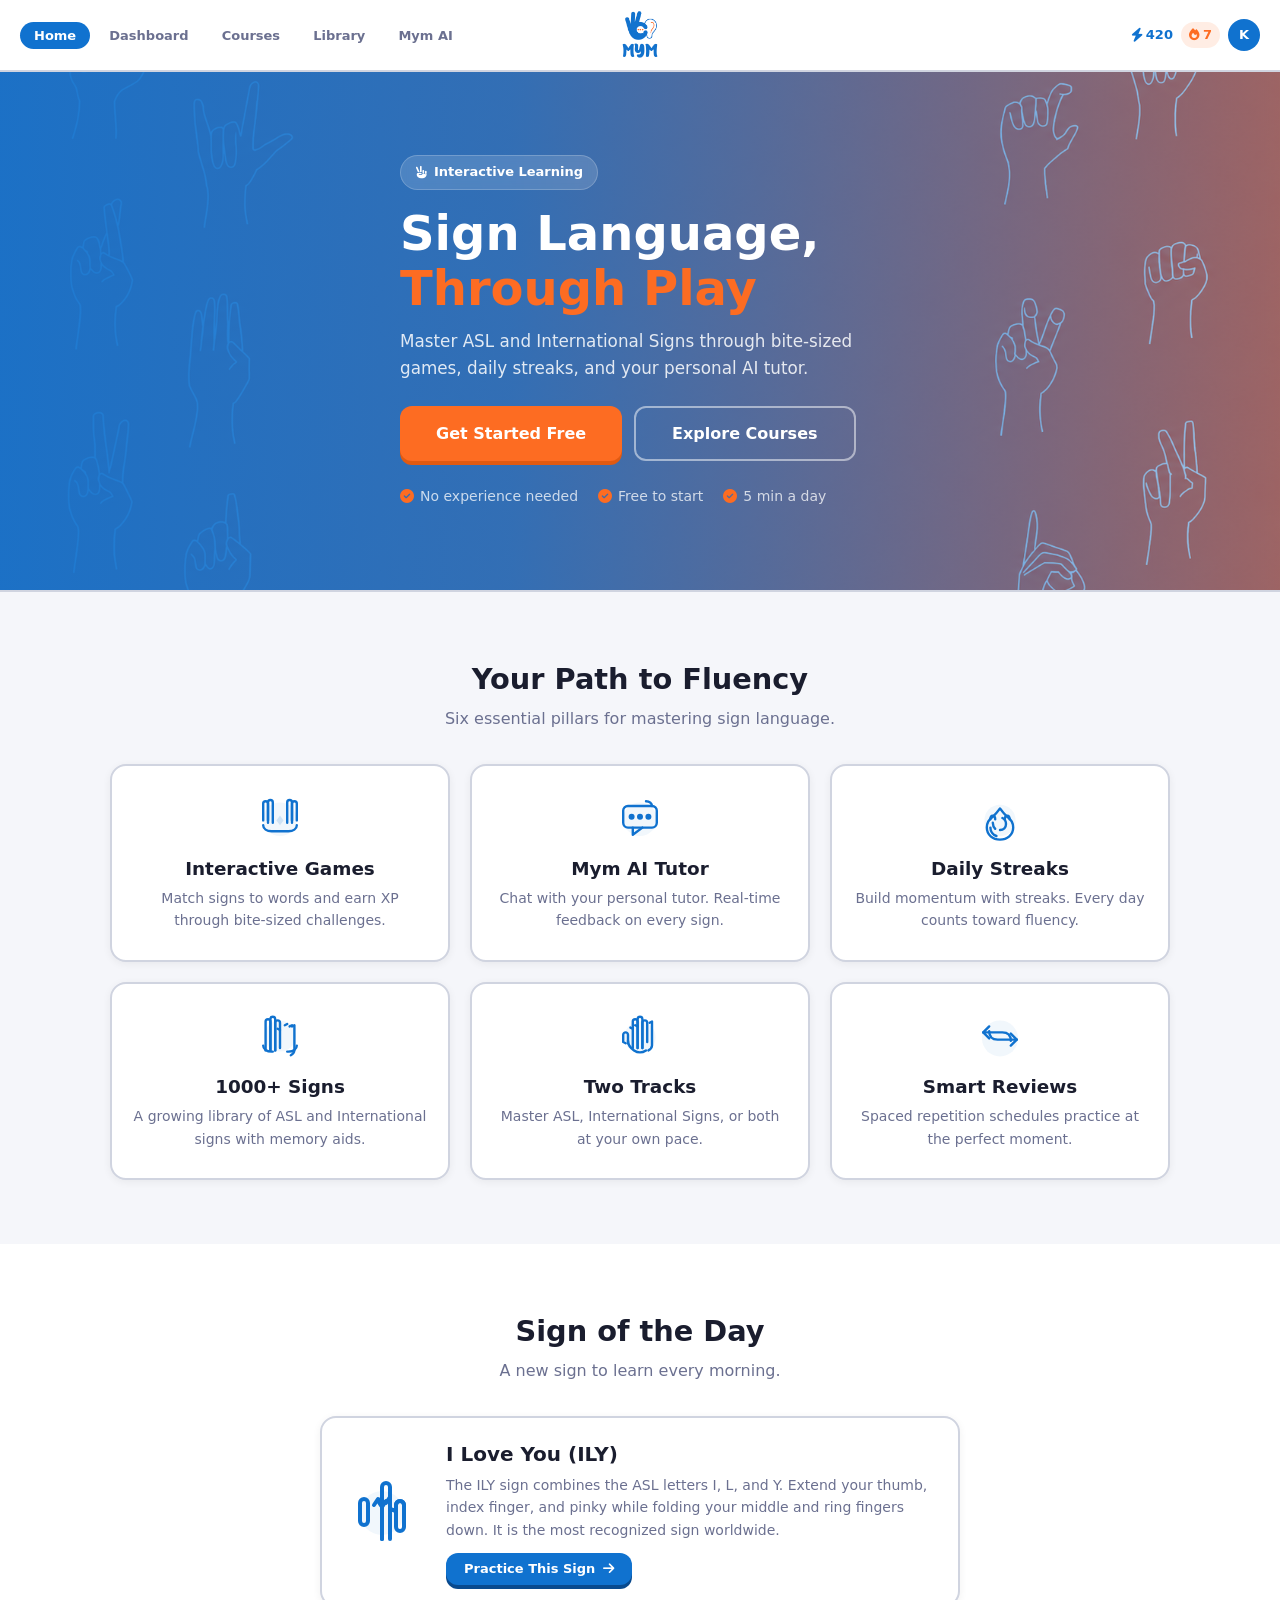
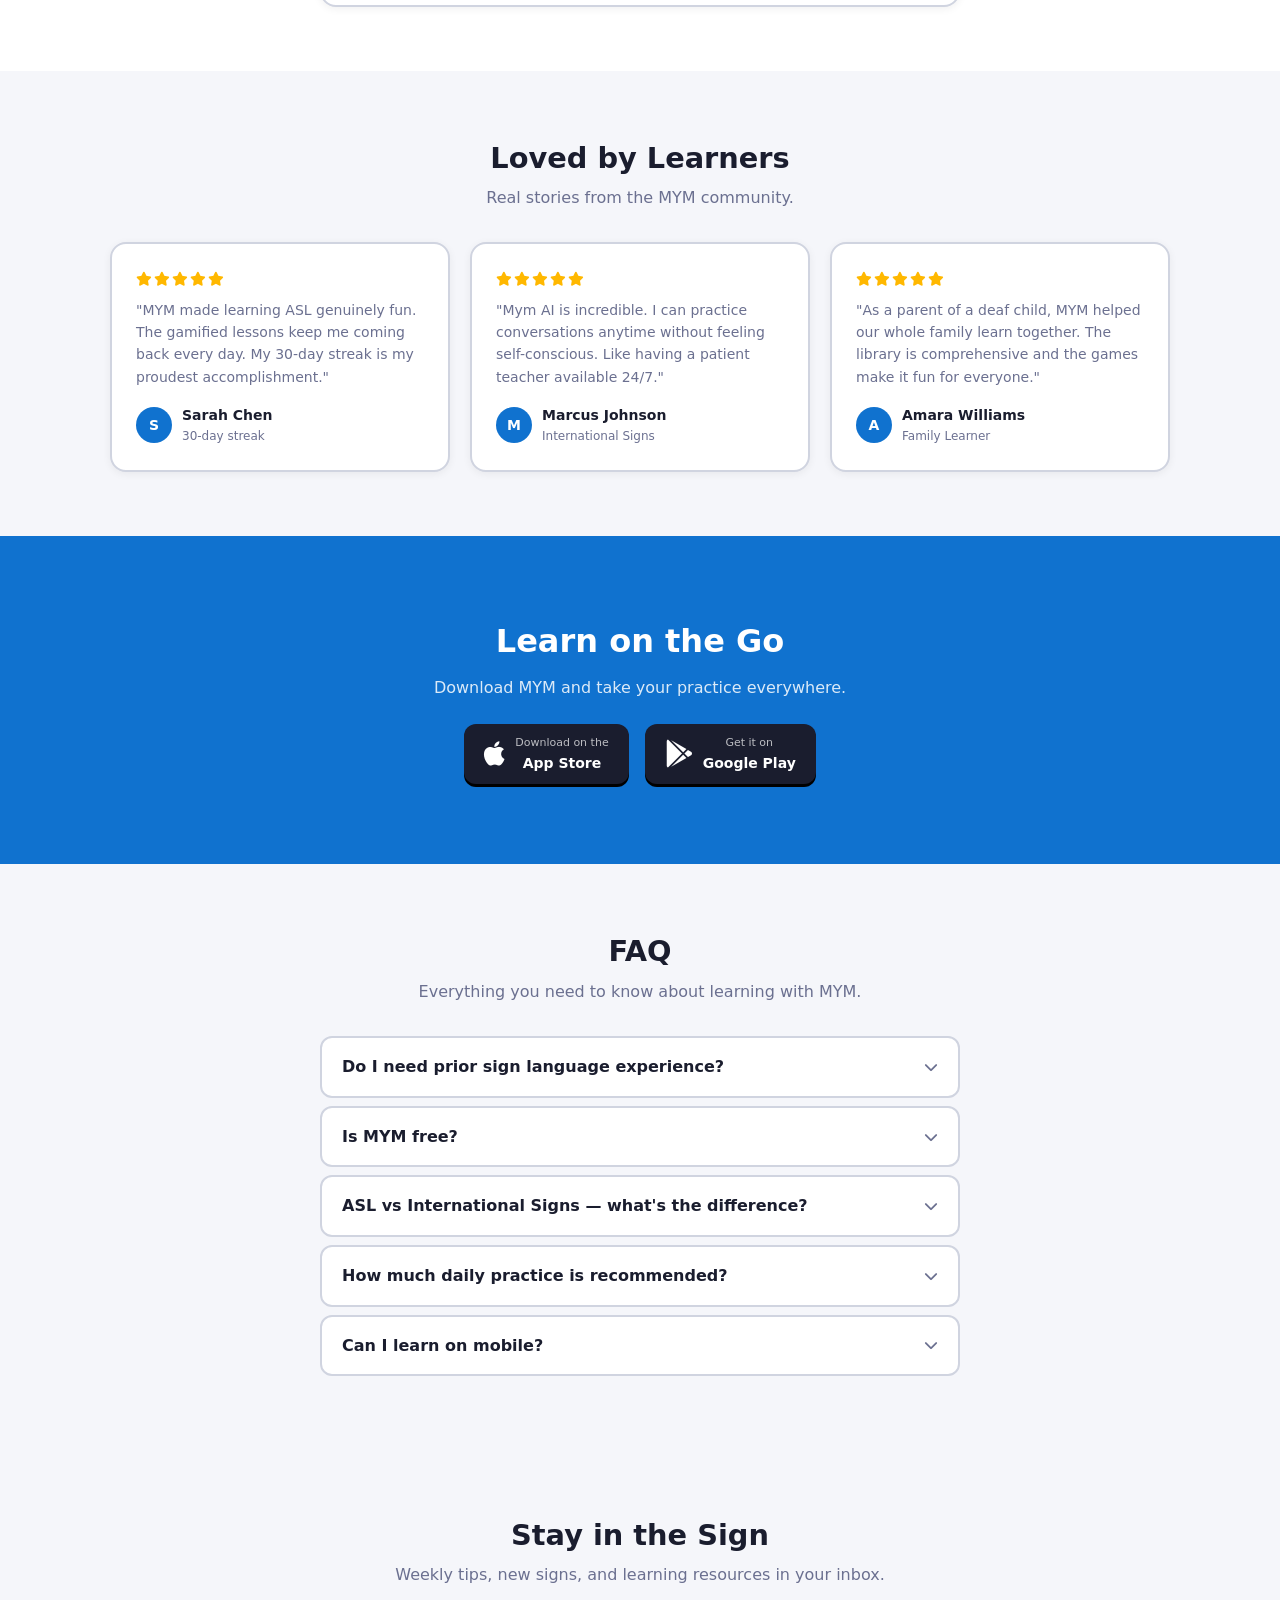
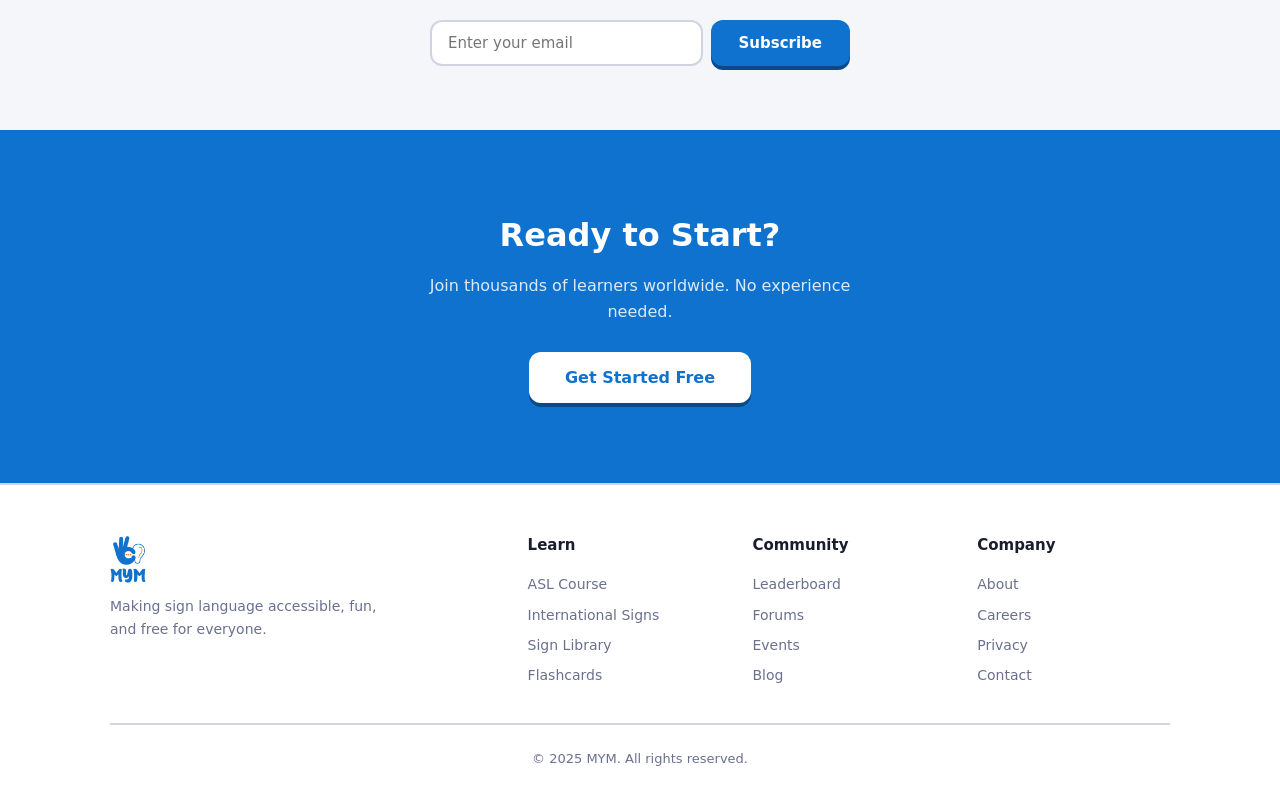
==== commit bc612d43: "enhance the ui of the navbar" ====
--- a/index.html
+++ b/index.html
@@ -2,34 +2,47 @@
 <html lang="en">
 <head>
   <meta charset="UTF-8">
+  <meta name="description" content="Learn sign language through interactive games, daily streaks, and AI tutoring. Master ASL and International Signs with MYM.">
   <meta name="viewport" content="width=device-width, initial-scale=1.0">
-  <title>MYM — Learn Sign Language Through Play</title>
+  <title>MYM &mdash; Learn Sign Language Through Play</title>
   <link rel="icon" href="assets/images/logo.png">
   <link rel="stylesheet" href="https://cdnjs.cloudflare.com/ajax/libs/font-awesome/6.5.1/css/all.min.css">
   <link rel="stylesheet" href="assets/css/style.css">
 </head>
 <body>
 
-  <nav class="navbar">
-    <a href="index.html" class="navbar-brand">
-      <img src="assets/images/logo.png" alt="MYM">
-    </a>
+    <nav class="navbar">
     <div class="nav-links">
+    <div>
+    <div class="mobile-profile-header">
+      <div class="nav-avatar">K</div>
+      <div class="mobile-profile-info">
+        <strong>Karim</strong>
+        <span>Level 7 &middot; 1,240 XP</span>
+      </div>
+    </div>
+    <hr class="mobile-menu-divider">
       <a href="index.html" class="active">Home</a>
       <a href="dashboard.html">Dashboard</a>
       <a href="courses.html">Courses</a>
       <a href="library.html">Library</a>
       <a href="mym.html">Mym AI</a>
-    </div>
+    <hr class="mobile-menu-divider">
+      <a href="auth.html" class="nav-logout"><i class="fas fa-sign-out-alt"></i> Sign Out</a>
+    </div>
+  </div>
+    <a href="index.html" class="navbar-brand">
+      <img src="assets/images/logo.png" alt="MYM">
+    </a>
     <div class="nav-profile">
-      <div class="nav-xp"><i class="fa-solid fa-bolt"></i><span class="xp-animate">420</span></div>
-      <div class="streak-badge"><i class="fa-solid fa-fire"></i> <span>7</span></div>
-      <a href="auth.html"><div class="nav-avatar">K</div></a>
+      <div class="nav-xp"><i class="fa-solid fa-bolt"></i><span>420</span></div>
+      <div class="streak-badge"><i class="fa-solid fa-fire"></i> 7</div>
+      <a href="profile.html"><div class="nav-avatar">K</div></a>
     </div>
     <div class="menu-toggle"><span></span><span></span><span></span></div>
   </nav>
 
-  <section class="hero" style="background-image:url(assets/images/banner1.png);">
+<section class="hero" style="background-image:url(assets/images/banner1.png);">
     <div class="hero-overlay"></div>
     <div class="container">
       <div class="hero-content">
@@ -44,8 +57,8 @@
           <span><i class="fa-solid fa-check-circle"></i> No experience needed</span>
           <span><i class="fa-solid fa-check-circle"></i> Free to start</span>
           <span><i class="fa-solid fa-check-circle"></i> 5 min a day</span>
-        </div>
-      </div>
+      </div>
+  </div>
     </div>
   </section>
 
@@ -268,4 +281,4 @@
   <script src="https://code.jquery.com/jquery-3.7.1.min.js"></script>
   <script src="assets/js/main.js"></script>
 </body>
-</html>
+</html>
--- a/assets/css/style.css
+++ b/assets/css/style.css
@@ -47,9 +47,12 @@
   -webkit-font-smoothing:antialiased;
   -moz-osx-font-smoothing:grayscale;
 }
+body.nav-open { overflow:hidden; }
 a { color:var(--blue); text-decoration:none; }
 img { max-width:100%; height:auto; display:block; }
 svg { display:block; }
+.stat-icon svg, .auth-hand-icon, .profile-badge svg, .setting-item svg { display:block; stroke:currentColor; }
+.auth-trust svg { display:inline; vertical-align:-2px; margin-right:4px; }
 
 /* ---------- Container ---------- */
 .container { max-width:1100px; margin:0 auto; padding:0 20px; }
@@ -61,75 +64,81 @@
   border-radius:var(--radius);
   padding:20px;
   box-shadow:var(--shadow-card);
-}
+  transition:box-shadow .2s ease,translate .2s ease;
+}
+.card:hover { box-shadow:0 4px 16px rgba(0,0,0,.1); }
 
 /* ---------- Navbar ---------- */
 .navbar {
-  display:flex;
-  align-items:center;
-  justify-content:space-between;
-  gap:16px;
-  padding:10px 24px;
+  display:grid;
+  grid-template-columns:1fr auto 1fr;
+  align-items:center;
+  padding:8px 20px;
   background:var(--bg-card);
   border-bottom:2px solid var(--border);
   position:sticky;
   top:0;
   z-index:100;
   backface-visibility:hidden;
-  will-change:transform;
 }
 .navbar-brand {
   display:flex;
   align-items:center;
+  justify-content:center;
   line-height:0;
 }
 .navbar-brand img {
-  width:40px;
+  width:36px;
   height:auto;
   transition:transform .15s ease;
 }
-.navbar-brand:hover img { transform:scale(1.05); }
-.nav-links { display:flex; gap:4px; }
+.navbar-brand:hover img { transform:scale(1.08); }
+.nav-links { display:flex; gap:2px; }
 .nav-links a {
-  padding:8px 16px;
+  padding:6px 14px;
   border-radius:var(--radius-pill);
-  font-size:14px;
+  font-size:13px;
   font-weight:600;
   color:var(--text-muted);
   transition:color .15s ease,background .15s ease;
+  white-space:nowrap;
 }
 .nav-links a:hover, .nav-links a.active {
   background:var(--blue);
   color:#fff;
 }
+.nav-links .mobile-profile-header,
+.nav-links .mobile-menu-divider,
+.nav-links .nav-logout { display:none; }
 .nav-profile {
   display:flex;
   align-items:center;
-  gap:12px;
+  justify-content:flex-end;
+  gap:8px;
 }
 .nav-xp {
   display:flex;
   align-items:center;
-  gap:4px;
+  gap:3px;
   font-weight:700;
-  font-size:14px;
+  font-size:13px;
   color:var(--blue);
 }
-.nav-xp i { font-size:16px; }
+.nav-xp i { font-size:14px; }
 .streak-badge {
   display:flex;
   align-items:center;
-  gap:4px;
+  gap:3px;
   font-weight:700;
-  font-size:14px;
+  font-size:13px;
   color:var(--orange);
   background:rgba(253,108,34,.12);
-  padding:4px 10px;
+  padding:3px 8px;
   border-radius:var(--radius-pill);
 }
-.streak-badge i { font-size:14px; }
+.streak-badge i { font-size:12px; }
 .nav-avatar {
-  width:36px; height:36px;
+  width:32px; height:32px;
   border-radius:50%;
   background:var(--blue);
   color:#fff;
@@ -137,26 +146,31 @@
   align-items:center;
   justify-content:center;
   font-weight:700;
-  font-size:14px;
+  font-size:13px;
   transition:transform .15s ease;
 }
 .nav-avatar:hover { transform:scale(1.1); }
 .menu-toggle {
   display:none;
   flex-direction:column;
-  gap:5px;
+  gap:4px;
   cursor:pointer;
   padding:4px;
   user-select:none;
   -webkit-tap-highlight-color:transparent;
+  z-index:101;
 }
 .menu-toggle span {
   display:block;
-  width:24px; height:3px;
+  width:22px; height:3px;
   background:var(--text);
   border-radius:3px;
-  transition:transform .2s ease,opacity .2s ease;
-}
+  transition:transform .25s ease,opacity .2s ease;
+  transform-origin:center;
+}
+.menu-toggle.open span:nth-child(1) { transform:translateY(7px) rotate(45deg); }
+.menu-toggle.open span:nth-child(2) { opacity:0; }
+.menu-toggle.open span:nth-child(3) { transform:translateY(-7px) rotate(-45deg); }
 
 /* ---------- Buttons ---------- */
 .btn {
@@ -655,7 +669,12 @@
 .dashboard-header p { color:var(--text-muted); font-size:14px; }
 
 .stats-grid { display:grid; grid-template-columns:repeat(4,1fr); gap:16px; margin-bottom:20px; }
-.stat-card { display:flex; align-items:center; gap:14px; padding:16px; }
+.stat-card { 
+  display:flex; align-items:center; gap:14px; padding:16px;
+  transition:border-color .2s ease,box-shadow .2s ease;
+  cursor:default;
+}
+.stat-card:hover { border-color:var(--blue); box-shadow:0 4px 16px rgba(16,114,207,.12); }
 .stat-icon {
   width:44px; height:44px;
   border-radius:50%;
@@ -1454,86 +1473,381 @@
   .course-grid { grid-template-columns:repeat(2,1fr); }
   .stats-grid { grid-template-columns:repeat(2,1fr); }
   .footer-grid { grid-template-columns:1fr 1fr; }
+  .container { padding:0 16px; }
 }
 
 @media (max-width:768px) {
-  .navbar { padding:10px 16px; }
-  .hero { min-height:400px; text-align:center; }
+  .container { padding:0 14px; }
+  .navbar {
+    display:flex;
+    justify-content:space-between;
+    padding:8px 14px;
+    gap:8px;
+  }
+  .navbar-brand img { width:32px; }
+  .nav-links {
+    display:flex;
+    flex-direction:column;
+    position:fixed;
+    top:0; left:0; right:0; bottom:0;
+    background:rgba(0,0,0,.55);
+    padding:20px;
+    gap:0;
+    transform:none;
+    opacity:0;
+    pointer-events:none;
+    transition:opacity .3s ease;
+    z-index:100;
+    justify-content:center;
+    align-items:center;
+    backdrop-filter:blur(6px);
+    -webkit-backdrop-filter:blur(6px);
+  }
+  .nav-links.open {
+    opacity:1;
+    pointer-events:all;
+  }
+  .nav-links > div {
+    background:var(--bg-card);
+    border-radius:var(--radius);
+    padding:6px;
+    display:flex;
+    flex-direction:column;
+    gap:1px;
+    min-width:240px;
+    max-width:300px;
+    width:100%;
+    box-shadow:0 16px 48px rgba(0,0,0,.2);
+    transform:scale(.92) translateY(16px);
+    transition:transform .35s cubic-bezier(.22,1,.36,1);
+  }
+  .nav-links.open > div { transform:scale(1) translateY(0); }
+  .nav-links .mobile-profile-header {
+    display:flex;
+    align-items:center;
+    gap:10px;
+    padding:12px 16px 10px;
+    border-bottom:1px solid var(--border);
+    margin-bottom:4px;
+  }
+  .nav-links .mobile-profile-header .nav-avatar {
+    width:40px; height:40px;
+    font-size:15px;
+    flex-shrink:0;
+  }
+  .mobile-profile-info {
+    display:flex;
+    flex-direction:column;
+    gap:0;
+    text-align:left;
+  }
+  .mobile-profile-info strong {
+    font-size:14px;
+    color:var(--text);
+    font-family:var(--font-display);
+  }
+  .mobile-profile-info span {
+    font-size:12px;
+    color:var(--text-muted);
+  }
+  .nav-links .mobile-menu-divider {
+    display:block;
+    border:none;
+    border-top:1px solid var(--border);
+    margin:4px 12px;
+  }
+  .nav-links a {
+    padding:12px 20px;
+    font-size:15px;
+    text-align:center;
+    border-radius:var(--radius-sm);
+    font-weight:500;
+  }
+  .nav-links .nav-logout {
+    display:flex;
+    align-items:center;
+    justify-content:center;
+    gap:6px;
+    color:var(--red);
+    margin-top:2px;
+  }
+  .nav-links .nav-logout:hover { background:rgba(232,64,64,.1); color:var(--red); }
+  .menu-toggle { display:flex; }
+
+  .hero { min-height:360px; text-align:center; }
   .hero-content { max-width:100%; }
   .hero-content p { margin:0 auto 24px; }
   .hero-actions { justify-content:center; }
-  .hero-trust { justify-content:center; }
-  .nav-links {
-    display:flex;
-    flex-direction:column;
-    position:absolute;
-    top:100%; left:0; right:0;
-    background:var(--bg-card);
-    border-bottom:2px solid var(--border);
-    padding:12px;
-    gap:4px;
-    transform:translateY(-10px);
-    opacity:0;
-    pointer-events:none;
-    transition:transform .2s ease,opacity .2s ease;
-    z-index:99;
-  }
-  .nav-links.open {
-    transform:translateY(0);
-    opacity:1;
-    pointer-events:all;
-  }
-  .nav-links a { padding:10px 16px; }
-  .menu-toggle { display:flex; }
-  .dash-row { grid-template-columns:1fr; }
-  .course-grid { grid-template-columns:1fr; }
-  .sign-grid { grid-template-columns:repeat(2,1fr); }
-  .achievement-grid { grid-template-columns:repeat(3,1fr); }
-  .features-grid { grid-template-columns:1fr; }
-  .sign-day-card { flex-direction:column; text-align:center; }
-  .profile-header-card { flex-direction:column; text-align:center; }
-  .lesson-question h3 { font-size:1.1rem; }
-  .section { padding:40px 0; }
-  .footer-grid { grid-template-columns:1fr; gap:24px; }
+  .hero-trust { justify-content:center; gap:14px; }
+  .hero-trust span { font-size:13px; }
+
+  .section { padding:36px 0; }
+  .section-header { margin-bottom:24px; }
+  .section-header h2 { font-size:clamp(1.2rem,4vw,1.5rem); }
+  .section-header p { font-size:14px; }
+
+  .card { padding:16px; border-radius:var(--radius-sm); }
+
+  .features-grid { grid-template-columns:1fr; gap:12px; }
+  .feature-card { padding:16px; }
+  .feature-card svg { width:32px; height:32px; }
+  .feature-card h3 { font-size:15px; }
+  .feature-card p { font-size:13px; }
+
+  .sign-day-card { flex-direction:column; text-align:center; padding:20px; }
+  .sign-day-card svg { width:64px; height:64px; margin:0 auto 12px; }
+  .sign-day-info h3 { font-size:16px; }
+  .sign-day-info p { font-size:13px; }
+
+  .testimonials-grid { gap:12px; }
+  .testimonial-card { padding:16px; }
+
+  .faq-item { padding:14px 16px; }
+  .faq-question { font-size:14px; }
+  .faq-answer { font-size:13px; }
+
+  .newsletter-form { flex-direction:column; gap:10px; }
+  .newsletter-form input { width:100%; }
+
+  .auth-page { padding:32px 14px; }
+  .auth-container { padding:24px 20px; }
+  .auth-header h2 { font-size:1.3rem; }
+  .auth-tabs { gap:0; }
+  .auth-tab { padding:10px 20px; font-size:14px; }
+  .field input { padding:10px 14px; font-size:14px; }
+  .auth-social { flex-direction:column; gap:8px; }
+  .social-btn { width:100%; }
+
+  .dashboard-page { padding:20px 0; }
+  .dashboard-header h1 { font-size:clamp(1.1rem,4vw,1.3rem); }
+  .stats-grid { grid-template-columns:repeat(2,1fr); gap:10px; }
+  .stat-card { padding:12px; gap:10px; }
+  .stat-icon { width:38px; height:38px; font-size:15px; }
+  .stat-info strong { font-size:1.1rem; }
+  .stat-info span { font-size:12px; }
+
+  .dash-banner { min-height:130px; }
+  .dash-banner-content { padding:20px; }
+  .dash-banner-content h3 { font-size:1rem; }
+  .dash-banner-content p { font-size:13px; }
+
+  .daily-goal { padding:16px; }
+  .course-tree-card { padding:16px; }
+  .course-tree-card h3 { font-size:14px; }
+  .dash-row { grid-template-columns:1fr; gap:12px; }
+
+  .challenge-card, .leaderboard-card { padding:16px; }
+  .lb-entry { font-size:13px; padding:6px 0; }
+  .friend-entry { font-size:13px; }
+
+  .course-grid { grid-template-columns:1fr; gap:12px; }
+  .course-card { padding:16px; }
+  .course-card h3 { font-size:15px; }
+
+  .tree-node { width:52px; height:52px; font-size:14px; }
+  .tree-node span { width:40px; height:40px; font-size:13px; }
+  .tree-node-label { font-size:11px; }
+  .tree-line { width:28px; }
+
+  .lesson-question { padding:20px; }
+  .lesson-question h3 { font-size:1.05rem; }
+  .options-grid { gap:10px; }
+  .option-btn { padding:12px 16px; font-size:14px; }
+
+  .lesson-complete { padding:32px 20px; }
+  .lesson-complete h2 { font-size:1.3rem; }
+  .lesson-complete p { font-size:14px; }
+
+  .mym-page { padding:16px 0; }
+  .mym-chat-card { padding:0; }
+  .mym-header { padding:14px 16px; }
+  .mym-header h3 { font-size:15px; }
+  .mym-messages { max-height:300px; padding:14px 16px; }
+  .msg-bubble { font-size:14px; padding:10px 14px; }
+  .mym-quick-actions { padding:8px 12px; gap:4px; flex-wrap:wrap; }
+  .quick-action { font-size:12px; padding:5px 10px; }
+  .mym-input { padding:10px 12px; gap:8px; }
+  .mym-input input { font-size:14px; padding:8px 12px; }
+
+  .library-page { padding:20px 0; }
+  .library-search input { font-size:14px; padding:10px 14px; }
+  .library-tabs { gap:4px; overflow-x:auto; padding-bottom:4px; }
+  .lib-tab { padding:5px 12px; font-size:12px; white-space:nowrap; }
+  .sign-grid { grid-template-columns:repeat(2,1fr); gap:10px; }
+  .sign-card { padding:12px; }
+  .sign-card svg { width:48px; height:48px; }
+  .sign-card .sign-name { font-size:13px; }
+  .recently-viewed { gap:8px; padding:12px 0; }
+
+  .profile-page { gap:14px; padding:20px 0; }
+  .profile-header-card { flex-direction:column; text-align:center; padding:24px 16px; }
+  .profile-level-ring { margin:0 auto 12px; }
+  .profile-level-ring svg { width:80px; height:80px; }
+  .profile-info h2 { font-size:1.3rem; }
+  .profile-info p { font-size:14px; }
+  .profile-badges { justify-content:center; }
+  .profile-badge { font-size:12px; padding:3px 10px; }
+  .xp-chart { gap:6px; }
+  .xp-bar { font-size:11px; }
+  .achievement-grid { grid-template-columns:repeat(3,1fr); gap:8px; }
+  .achievement { padding:10px 4px; font-size:12px; }
+  .achievement svg { width:16px; height:16px; }
+  .streak-calendar { gap:6px; }
+  .streak-day { width:36px; height:36px; font-size:13px; }
+  .settings-list { gap:0; }
+  .setting-item { padding:12px 0; font-size:14px; }
+  .setting-item svg { width:16px; height:16px; }
+  .toggle .slider { width:40px; height:22px; }
+  .toggle .slider::before { width:16px; height:16px; }
+  .toggle input:checked + .slider::before { translate:18px 0; }
+
+  .review-page { padding:20px 0; }
+  .flashcard { height:200px; }
+  .flashcard h2 { font-size:1.5rem; }
+  .flashcard p { font-size:14px; }
+  .rate-btn { font-size:13px; padding:10px; }
+
+  .section[style*="background:var(--blue)"] { padding:48px 0 !important; }
+  .footer { padding:32px 0 16px; }
+  .footer-grid { grid-template-columns:1fr; gap:20px; text-align:center; }
   .footer-grid > div:first-child { order:4; }
-  .stats-grid { grid-template-columns:repeat(2,1fr); gap:12px; }
+  .footer-brand img { margin:0 auto; }
+  .footer-col h4 { font-size:13px; }
+  .footer-col a { font-size:13px; }
+  .footer-bottom { font-size:12px; }
   .nav-xp span { display:none; }
   .app-badges { flex-direction:column; align-items:center; }
-  .auth-page { padding:40px 16px; }
-  .mym-messages { max-height:300px; }
-}
+}
+
+/* ---------- Focus / Accessibility ---------- */
+:focus-visible {
+  outline:2px solid var(--blue);
+  outline-offset:2px;
+}
+.nav-links a:focus-visible { outline-offset:-2px; border-radius:var(--radius-pill); }
+.btn:focus-visible, .menu-toggle:focus-visible { outline-offset:2px; }
+.toggle input:focus-visible + .slider { outline:2px solid var(--blue); outline-offset:2px; }
+
+/* ---------- Animations ---------- */
+@keyframes fadeSlideUp {
+  from { opacity:0; translate:0 12px; }
+  to { opacity:1; translate:0 0; }
+}
+main, .hero, .page-404 { animation:fadeSlideUp .4s ease-out; }
+.stat-card { animation:fadeSlideUp .4s ease-out both; }
+.stat-card:nth-child(2) { animation-delay:.05s; }
+.stat-card:nth-child(3) { animation-delay:.1s; }
+.stat-card:nth-child(4) { animation-delay:.15s; }
+
+/* ---------- Selection ---------- */
+::selection { background:rgba(16,114,207,.2); color:var(--text); }
 
 @media (max-width:480px) {
-  .hero { min-height:340px; }
-  .hero-content h1 { font-size:1.8rem; }
-  .options-grid { grid-template-columns:1fr; }
-  .stats-grid { grid-template-columns:1fr 1fr; }
-  .sign-grid { grid-template-columns:1fr; }
-  .achievement-grid { grid-template-columns:repeat(2,1fr); }
-  .rate-buttons { flex-direction:column; }
-  .navbar { padding:8px 12px; }
-  .navbar-brand img { width:34px; }
-  .nav-xp { font-size:12px; }
-  .streak-badge { font-size:12px; padding:3px 8px; }
-  .nav-avatar { width:32px; height:32px; font-size:12px; }
-  .hero-content p { font-size:0.95rem; }
-  .btn-lg { padding:14px 28px; font-size:15px; }
-  .section { padding:32px 0; }
-  .section-header { margin-bottom:24px; }
-  .features-grid { gap:12px; }
-  .feature-card { padding:20px 16px; }
-  .course-grid { gap:12px; }
-  .sign-grid { gap:12px; }
-  .stats-grid { gap:10px; }
-  .library-tabs { gap:4px; }
-  .lib-tab { padding:5px 12px; font-size:12px; }
-  .lesson-question { padding:24px 16px; }
-  .options-grid { gap:10px; }
-  .option-btn { padding:12px 14px; font-size:14px; }
+  .container { padding:0 12px; }
+  .navbar { padding:6px 12px; gap:6px; }
+  .navbar-brand img { width:30px; }
+  .nav-links { padding:12px; }
+  .nav-links > div { min-width:200px; }
+  .nav-links a { padding:10px 16px; font-size:14px; }
+  .nav-xp { font-size:11px; }
+  .nav-xp i { font-size:12px; }
+  .streak-badge { font-size:11px; padding:2px 6px; }
+  .nav-avatar { width:28px; height:28px; font-size:11px; }
+
+  .hero { min-height:300px; }
+  .hero-content h1 { font-size:1.6rem; }
+  .hero-content p { font-size:0.9rem; margin-bottom:18px; }
+  .hero-actions { flex-direction:column; align-items:center; gap:10px; }
+  .hero-actions .btn-lg { width:100%; max-width:280px; padding:13px 24px; font-size:14px; }
+  .hero-badge { font-size:12px; padding:5px 12px; }
+  .hero-trust { gap:10px; flex-direction:column; align-items:center; }
+  .hero-trust span { font-size:12px; }
+
+  .section { padding:28px 0; }
+  .section-header { margin-bottom:20px; }
+  .section-header h2 { font-size:1.15rem; }
+  .section-header p { font-size:13px; }
+
+  .card { padding:14px; }
+  .feature-card { padding:14px; }
+  .feature-card svg { width:28px; height:28px; }
+  .feature-card h3 { font-size:14px; }
+  .feature-card p { font-size:12px; }
+
+  .sign-day-card { padding:16px; }
+  .sign-day-card svg { width:56px; height:56px; }
+  .sign-day-info h3 { font-size:15px; }
+  .sign-day-info p { font-size:12px; }
+
+  .testimonial-card { padding:14px; }
+  .testimonial-text { font-size:13px; }
+  .testimonial-name { font-size:13px; }
+
+  .stats-grid { grid-template-columns:1fr 1fr; gap:8px; }
+  .stat-card { padding:10px; gap:8px; }
+  .stat-icon { width:34px; height:34px; font-size:14px; }
+  .stat-info strong { font-size:1rem; }
+  .stat-info span { font-size:11px; }
+
+  .dash-banner { min-height:110px; border-radius:var(--radius-sm); }
+  .dash-banner-content { padding:16px; }
+  .dash-banner-content h3 { font-size:0.95rem; }
+  .dash-banner-content p { font-size:12px; margin-bottom:10px; }
+  .dash-banner-badge { font-size:11px; }
+
+  .daily-goal { padding:14px; }
+  .course-tree-card { padding:14px; }
+  .challenge-card, .leaderboard-card { padding:14px; }
+  .course-card { padding:14px; }
+
+  .lesson-question { padding:16px; }
+  .lesson-question h3 { font-size:0.95rem; }
+  .options-grid { grid-template-columns:1fr; gap:8px; }
+  .option-btn { padding:11px 14px; font-size:13px; }
+  .lesson-complete { padding:24px 16px; }
+  .lesson-complete h2 { font-size:1.2rem; }
+  .lesson-complete p { font-size:13px; }
+  .lives { gap:6px; }
+
   .mym-messages { max-height:260px; }
   .mym-quick-actions { gap:4px; }
-  .quick-action { font-size:12px; padding:5px 10px; }
-  .profile-page { gap:12px; }
-  .achievement-grid { gap:8px; }
-  .achievement { padding:12px 6px; font-size:12px; }
-}
+  .quick-action { font-size:11px; padding:4px 8px; }
+
+  .sign-grid { grid-template-columns:1fr; gap:8px; }
+  .sign-card { padding:10px; }
+  .sign-card svg { width:40px; height:40px; }
+  .lib-tab { padding:4px 10px; font-size:11px; }
+
+  .profile-page { gap:12px; padding:16px 0; }
+  .profile-header-card { padding:20px 14px; }
+  .profile-level-ring svg { width:72px; height:72px; }
+  .profile-info h2 { font-size:1.2rem; }
+  .profile-info p { font-size:13px; }
+  .xp-chart { gap:4px; height:80px; }
+  .xp-bar { font-size:10px; }
+  .achievement-grid { grid-template-columns:repeat(2,1fr); gap:6px; }
+  .achievement { padding:8px 4px; font-size:11px; }
+  .achievement svg { width:14px; height:14px; }
+  .streak-calendar { gap:4px; }
+  .streak-day { width:32px; height:32px; font-size:12px; }
+  .setting-item { padding:10px 0; font-size:13px; }
+  .setting-item svg { width:14px; height:14px; }
+
+  .auth-page { padding:24px 12px; }
+  .auth-container { padding:20px 16px; }
+  .auth-header h2 { font-size:1.2rem; }
+  .auth-tab { padding:8px 16px; font-size:13px; }
+
+  .flashcard { height:170px; }
+  .flashcard h2 { font-size:1.3rem; }
+  .rate-buttons { flex-direction:column; gap:6px; }
+  .rate-btn { font-size:12px; padding:8px; }
+
+  .section[style*="background:var(--blue)"] { padding:36px 0 !important; }
+
+  .btn-lg { padding:13px 24px; font-size:14px; }
+  .btn-sm { padding:6px 14px; font-size:12px; }
+  .footer { padding:24px 0 12px; }
+  .footer-grid { gap:16px; }
+  .footer-col a { font-size:12px; }
+}
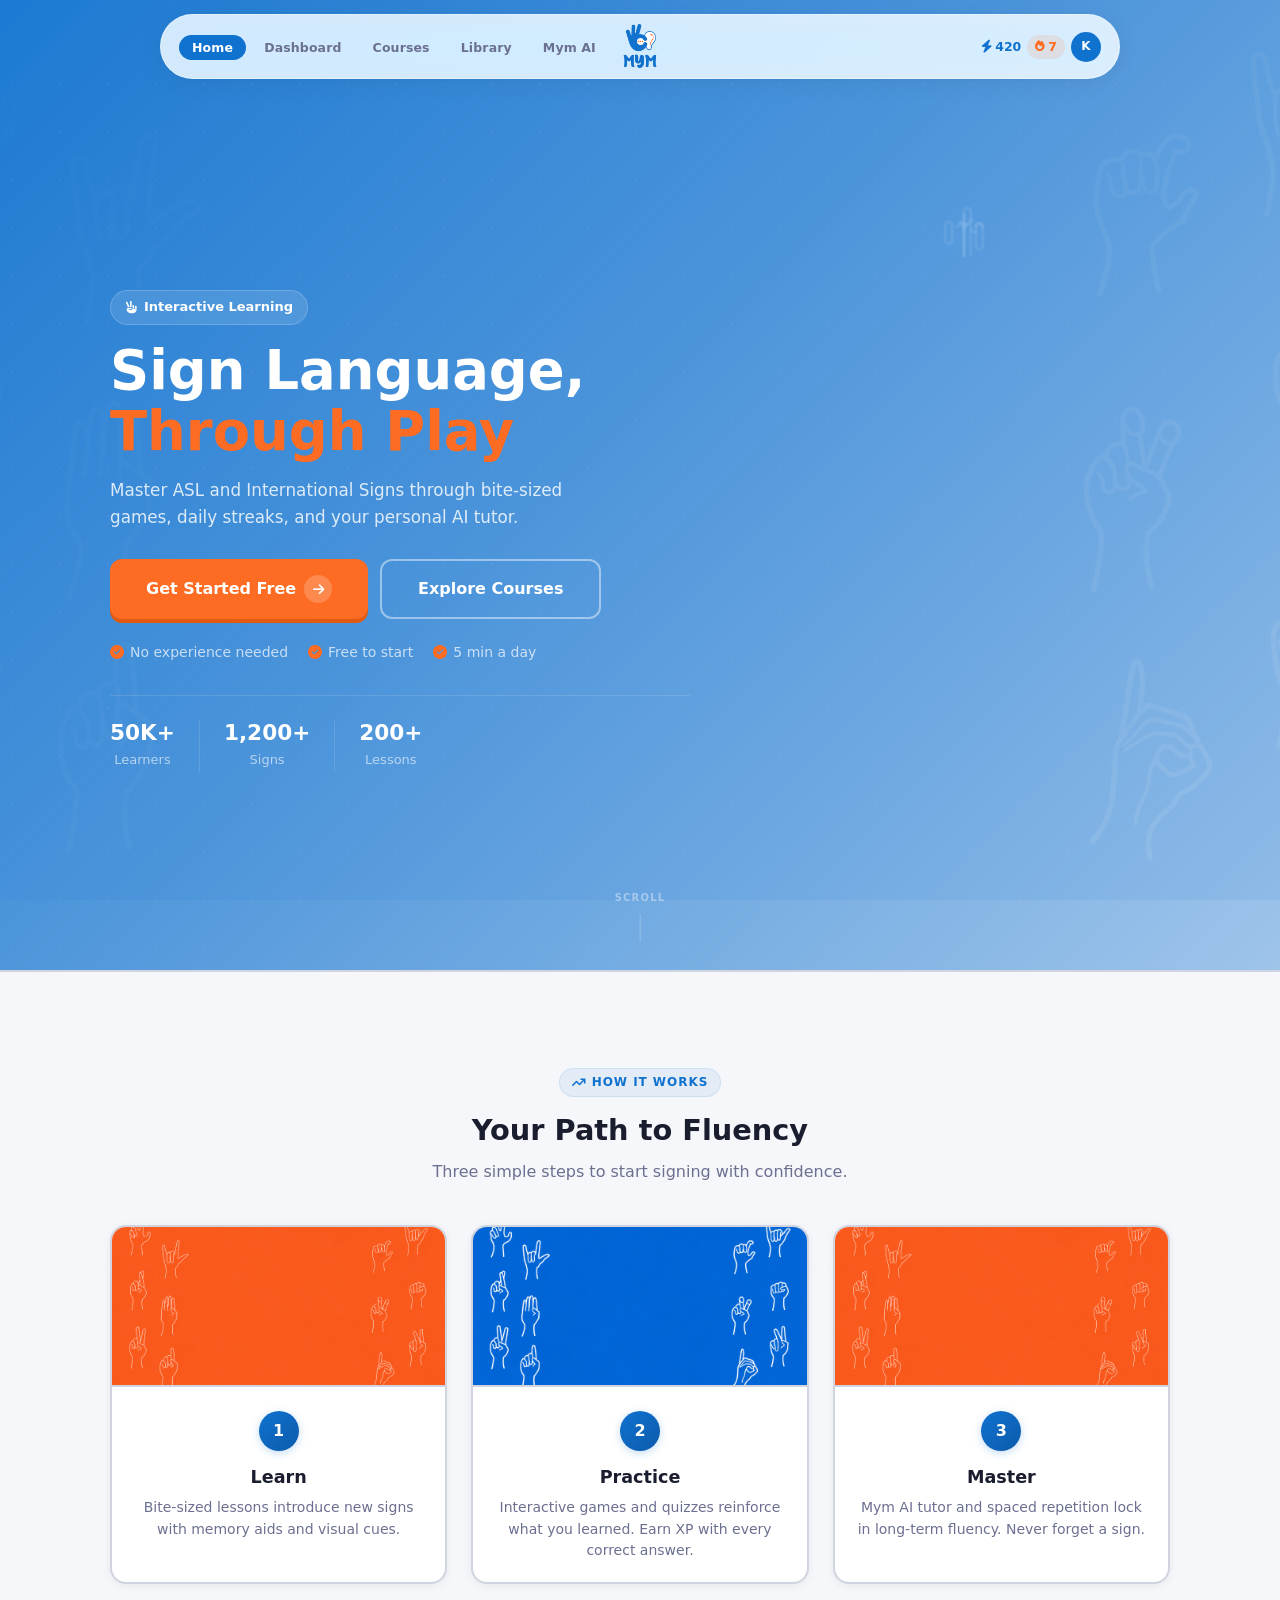
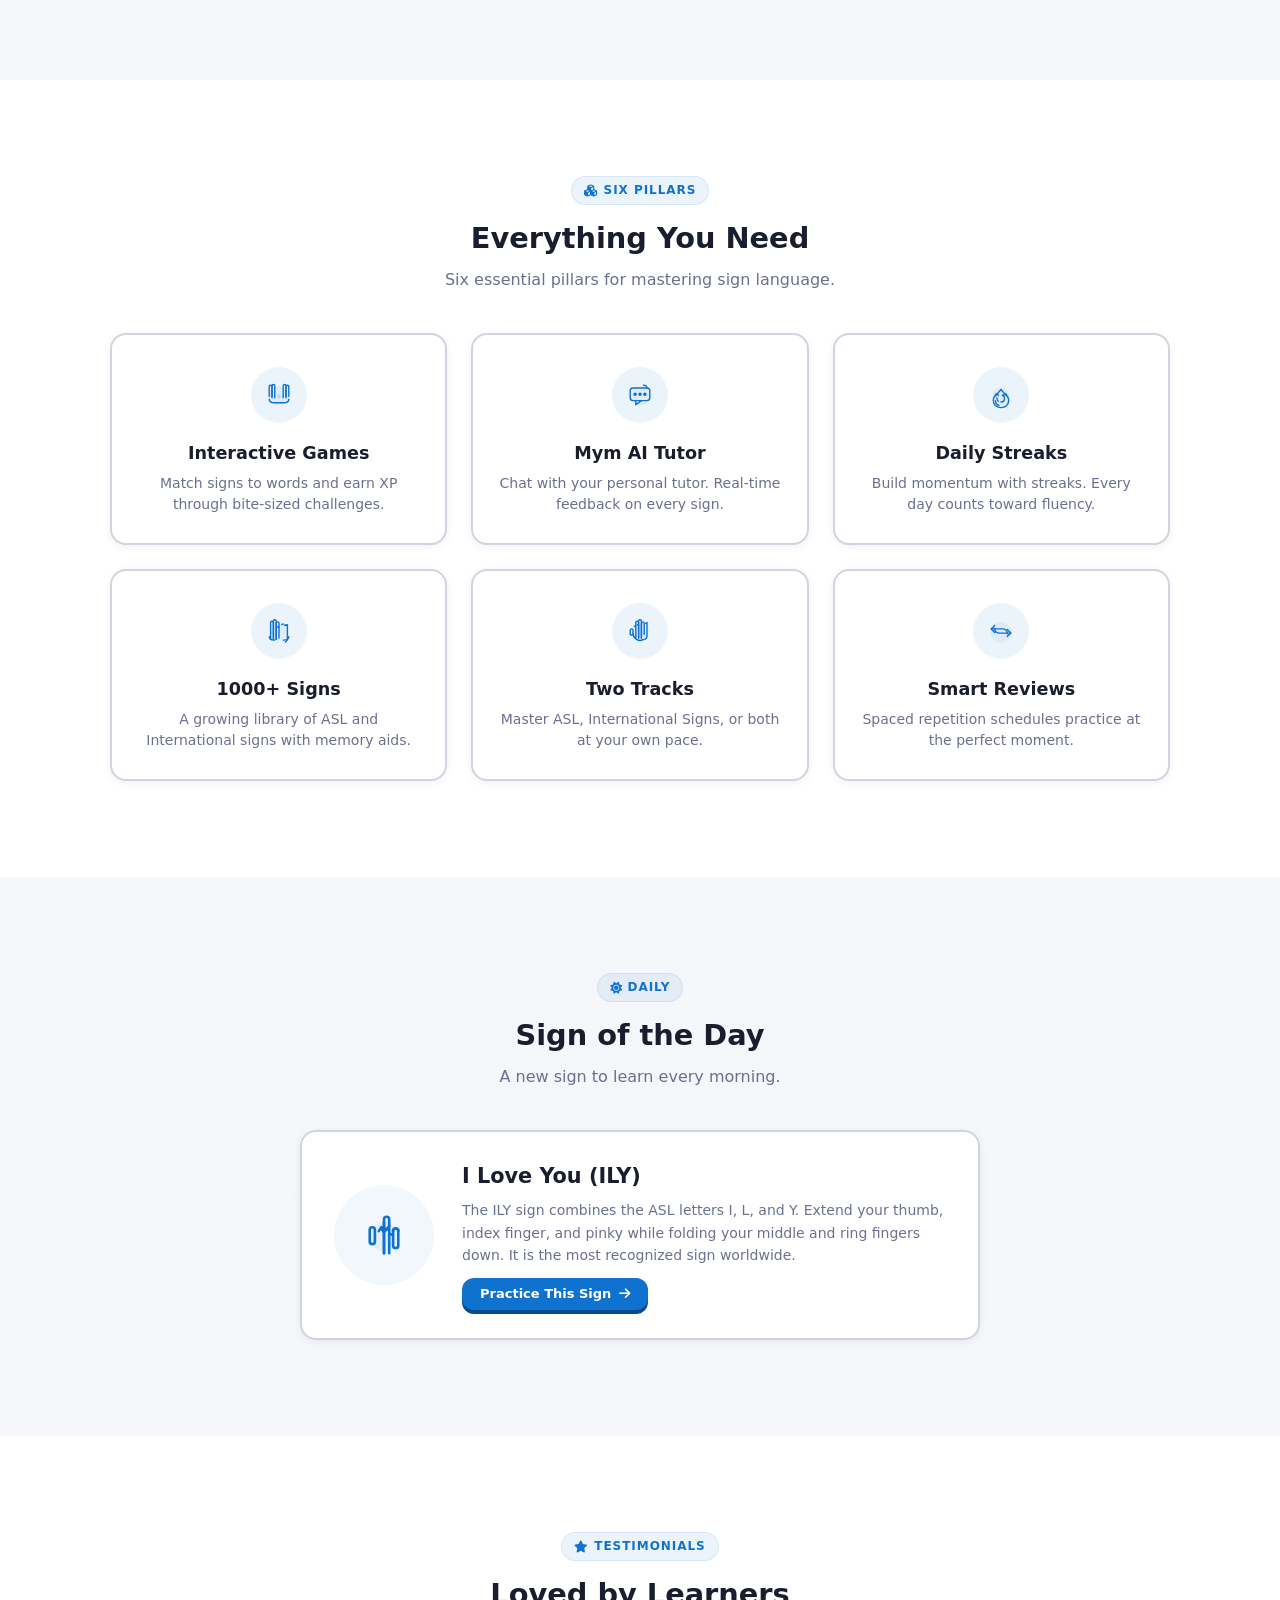
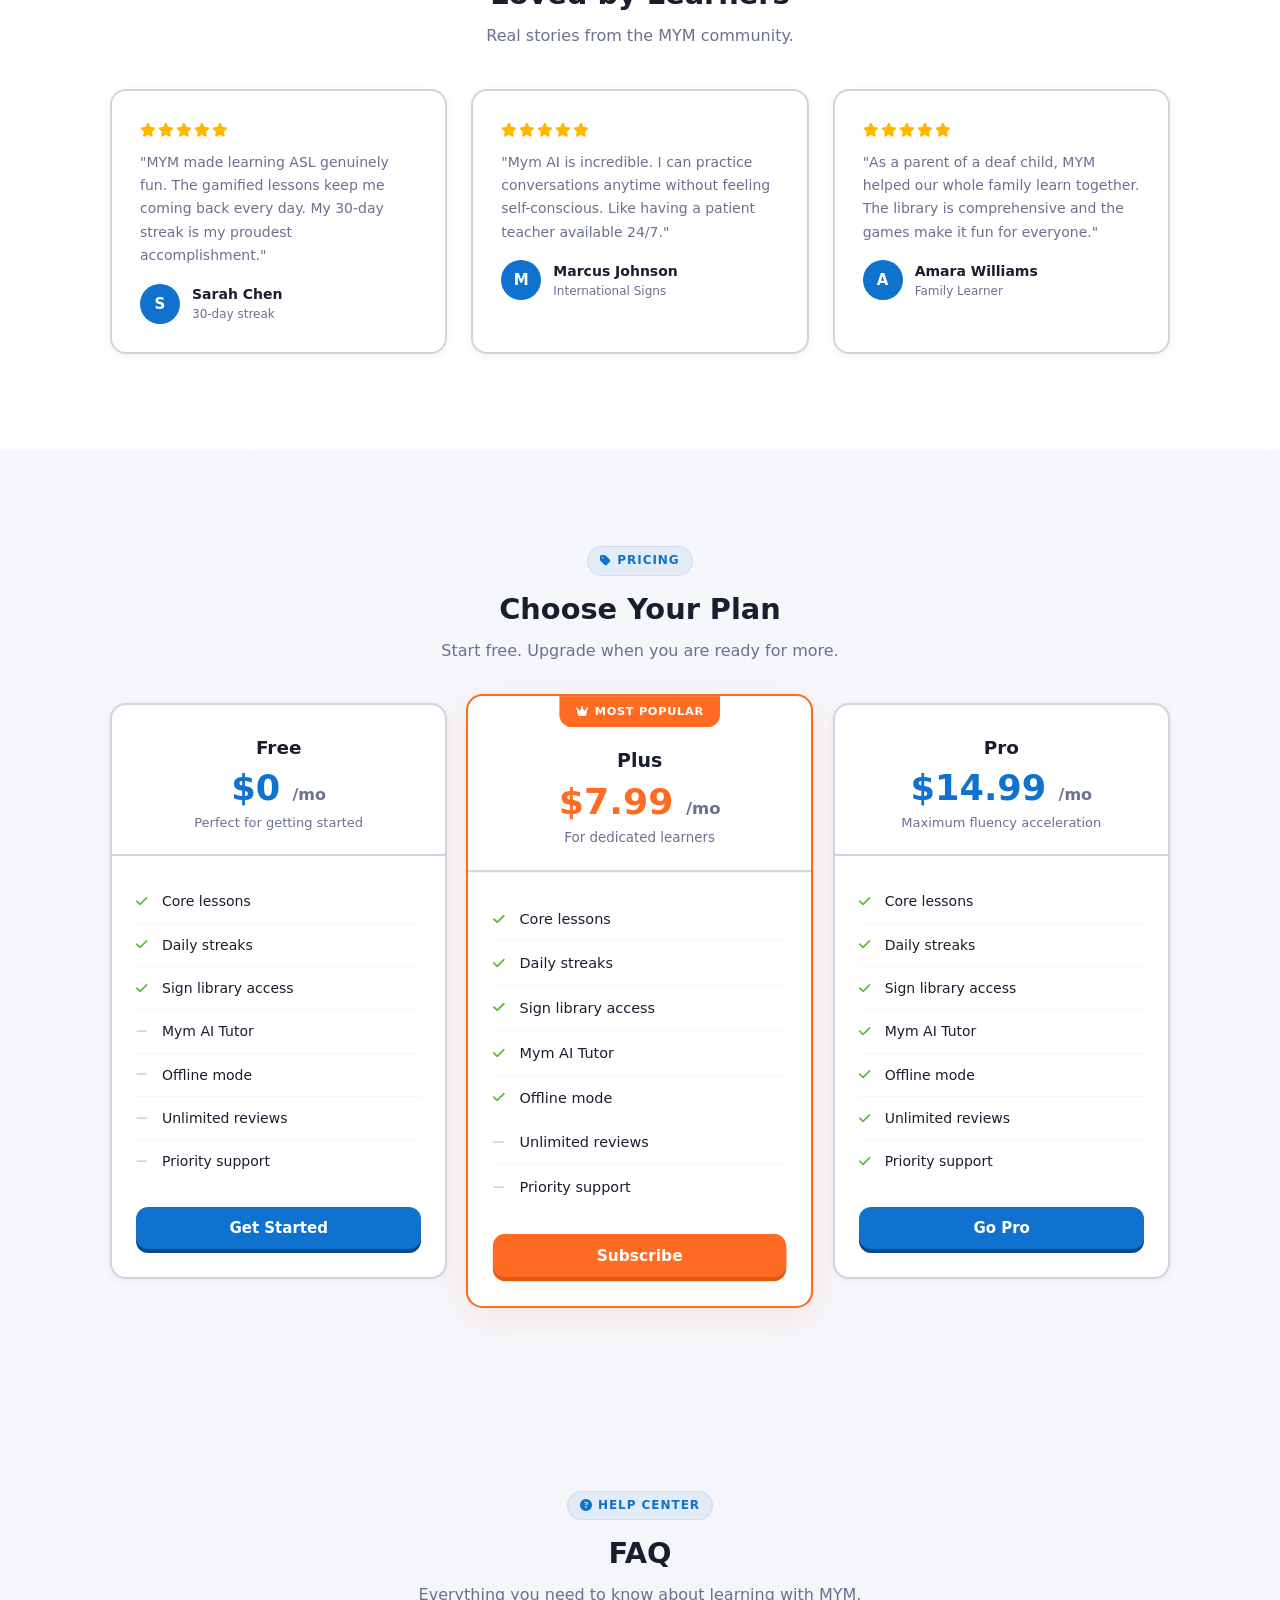
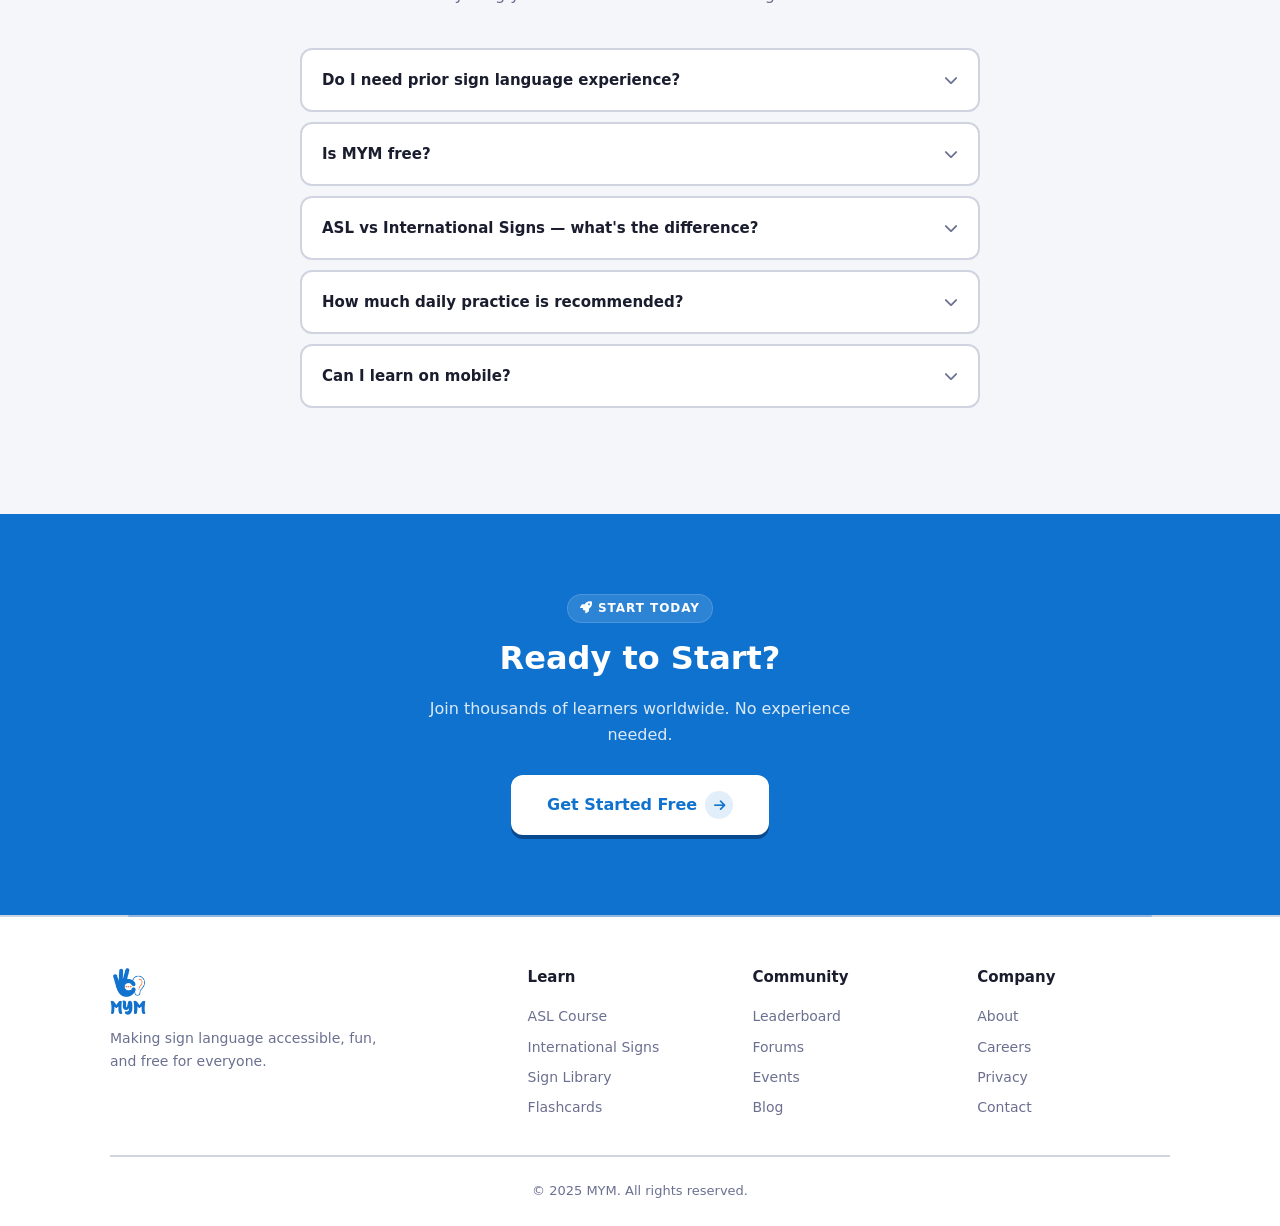
==== commit 0e149a0c: "Mobile menu now drops down from the top instead of a fullscreen overlay" ====
--- a/index.html
+++ b/index.html
@@ -11,7 +11,7 @@
 </head>
 <body>
 
-    <nav class="navbar">
+  <nav class="navbar">
     <div class="nav-links">
     <div>
     <div class="mobile-profile-header">
@@ -19,6 +19,10 @@
       <div class="mobile-profile-info">
         <strong>Karim</strong>
         <span>Level 7 &middot; 1,240 XP</span>
+      </div>
+      <div class="mobile-quick-stats">
+        <span class="mobile-streak"><i class="fa-solid fa-fire"></i> 7</span>
+        <span class="mobile-xp"><i class="fa-solid fa-bolt"></i> 420</span>
       </div>
     </div>
     <hr class="mobile-menu-divider">
@@ -42,60 +46,124 @@
     <div class="menu-toggle"><span></span><span></span><span></span></div>
   </nav>
 
-<section class="hero" style="background-image:url(assets/images/banner1.png);">
+  <section class="hero">
     <div class="hero-overlay"></div>
+    <div class="hero-pattern"></div>
+    <div class="hero-floating">
+      <svg class="float-icon f-1"><use href="assets/images/icons.svg#icon-ily"/></svg>
+      <svg class="float-icon f-2"><use href="assets/images/icons.svg#icon-hand-hello"/></svg>
+      <svg class="float-icon f-3"><use href="assets/images/icons.svg#icon-hand-peace"/></svg>
+      <svg class="float-icon f-4"><use href="assets/images/icons.svg#icon-hand-love"/></svg>
+    </div>
     <div class="container">
       <div class="hero-content">
         <span class="hero-badge"><i class="fa-solid fa-hand-peace"></i> Interactive Learning</span>
         <h1>Sign Language,<br><span>Through Play</span></h1>
-        <p>Master ASL and International Signs through bite-sized games, daily streaks, and your personal AI tutor.</p>
+        <p class="hero-sub">Master ASL and International Signs through bite-sized games, daily streaks, and your personal AI tutor.</p>
         <div class="hero-actions">
-          <a href="auth.html" class="btn btn-accent btn-lg">Get Started Free</a>
+          <a href="auth.html" class="btn btn-accent btn-lg">Get Started Free <span class="btn-icon-wrap"><i class="fa-solid fa-arrow-right"></i></span></a>
           <a href="courses.html" class="btn btn-outline btn-lg">Explore Courses</a>
         </div>
         <div class="hero-trust">
           <span><i class="fa-solid fa-check-circle"></i> No experience needed</span>
           <span><i class="fa-solid fa-check-circle"></i> Free to start</span>
           <span><i class="fa-solid fa-check-circle"></i> 5 min a day</span>
-      </div>
-  </div>
+        </div>
+        <div class="hero-stats">
+          <div class="hero-stat">
+            <strong>50K+</strong>
+            <span>Learners</span>
+          </div>
+          <div class="hero-stat-divider"></div>
+          <div class="hero-stat">
+            <strong>1,200+</strong>
+            <span>Signs</span>
+          </div>
+          <div class="hero-stat-divider"></div>
+          <div class="hero-stat">
+            <strong>200+</strong>
+            <span>Lessons</span>
+          </div>
+        </div>
+      </div>
+    </div>
+    <div class="scroll-indicator">
+      <span>Scroll</span>
+      <div class="scroll-line"></div>
     </div>
   </section>
 
   <section class="section">
     <div class="container">
       <div class="section-header">
+        <span class="eyebrow"><i class="fa-solid fa-arrow-trend-up"></i> How It Works</span>
         <h2>Your Path to Fluency</h2>
+        <p>Three simple steps to start signing with confidence.</p>
+      </div>
+      <div class="steps-grid">
+        <div class="card step-card">
+          <img class="step-img" src="assets/images/banner1.png" alt="Learn" loading="lazy">
+          <div class="step-body">
+            <div class="step-number">1</div>
+            <h3>Learn</h3>
+            <p>Bite-sized lessons introduce new signs with memory aids and visual cues.</p>
+          </div>
+        </div>
+        <div class="card step-card">
+          <img class="step-img" src="assets/images/banner2.png" alt="Practice" loading="lazy">
+          <div class="step-body">
+            <div class="step-number">2</div>
+            <h3>Practice</h3>
+            <p>Interactive games and quizzes reinforce what you learned. Earn XP with every correct answer.</p>
+          </div>
+        </div>
+        <div class="card step-card">
+          <img class="step-img" src="assets/images/banner1.png" alt="Master" loading="lazy">
+          <div class="step-body">
+            <div class="step-number">3</div>
+            <h3>Master</h3>
+            <p>Mym AI tutor and spaced repetition lock in long-term fluency. Never forget a sign.</p>
+          </div>
+        </div>
+      </div>
+    </div>
+  </section>
+
+  <section class="section" style="background:var(--bg-card);">
+    <div class="container">
+      <div class="section-header">
+        <span class="eyebrow"><i class="fa-solid fa-cubes"></i> Six Pillars</span>
+        <h2>Everything You Need</h2>
         <p>Six essential pillars for mastering sign language.</p>
       </div>
       <div class="features-grid">
         <div class="card feature-card">
-          <svg><use href="assets/images/icons.svg#icon-hand-practice"/></svg>
+          <div class="feature-icon"><svg><use href="assets/images/icons.svg#icon-hand-practice"/></svg></div>
           <h3>Interactive Games</h3>
           <p>Match signs to words and earn XP through bite-sized challenges.</p>
         </div>
         <div class="card feature-card">
-          <svg><use href="assets/images/icons.svg#icon-hand-chat"/></svg>
+          <div class="feature-icon"><svg><use href="assets/images/icons.svg#icon-hand-chat"/></svg></div>
           <h3>Mym AI Tutor</h3>
           <p>Chat with your personal tutor. Real-time feedback on every sign.</p>
         </div>
         <div class="card feature-card">
-          <svg><use href="assets/images/icons.svg#icon-hand-streak"/></svg>
+          <div class="feature-icon"><svg><use href="assets/images/icons.svg#icon-hand-streak"/></svg></div>
           <h3>Daily Streaks</h3>
           <p>Build momentum with streaks. Every day counts toward fluency.</p>
         </div>
         <div class="card feature-card">
-          <svg><use href="assets/images/icons.svg#icon-dictionary"/></svg>
+          <div class="feature-icon"><svg><use href="assets/images/icons.svg#icon-dictionary"/></svg></div>
           <h3>1000+ Signs</h3>
           <p>A growing library of ASL and International signs with memory aids.</p>
         </div>
         <div class="card feature-card">
-          <svg><use href="assets/images/icons.svg#icon-hand-book"/></svg>
+          <div class="feature-icon"><svg><use href="assets/images/icons.svg#icon-hand-book"/></svg></div>
           <h3>Two Tracks</h3>
           <p>Master ASL, International Signs, or both at your own pace.</p>
         </div>
         <div class="card feature-card">
-          <svg><use href="assets/images/icons.svg#icon-hand-repeat"/></svg>
+          <div class="feature-icon"><svg><use href="assets/images/icons.svg#icon-hand-repeat"/></svg></div>
           <h3>Smart Reviews</h3>
           <p>Spaced repetition schedules practice at the perfect moment.</p>
         </div>
@@ -103,14 +171,15 @@
     </div>
   </section>
 
-  <section class="section" style="background:var(--bg-card);">
-    <div class="container">
-      <div class="section-header">
+  <section class="section">
+    <div class="container">
+      <div class="section-header">
+        <span class="eyebrow"><i class="fa-solid fa-sun"></i> Daily</span>
         <h2>Sign of the Day</h2>
         <p>A new sign to learn every morning.</p>
       </div>
       <div class="card sign-day-card">
-        <svg><use href="assets/images/icons.svg#icon-ily"/></svg>
+        <div class="sign-day-icon"><svg><use href="assets/images/icons.svg#icon-ily"/></svg></div>
         <div class="sign-day-info">
           <h3>I Love You (ILY)</h3>
           <p>The ILY sign combines the ASL letters I, L, and Y. Extend your thumb, index finger, and pinky while folding your middle and ring fingers down. It is the most recognized sign worldwide.</p>
@@ -120,9 +189,10 @@
     </div>
   </section>
 
-  <section class="section">
-    <div class="container">
-      <div class="section-header">
+  <section class="section" style="background:var(--bg-card);">
+    <div class="container">
+      <div class="section-header">
+        <span class="eyebrow"><i class="fa-solid fa-star"></i> Testimonials</span>
         <h2>Loved by Learners</h2>
         <p>Real stories from the MYM community.</p>
       </div>
@@ -170,78 +240,114 @@
     </div>
   </section>
 
+  <section class="section">
+    <div class="container">
+      <div class="section-header">
+        <span class="eyebrow"><i class="fa-solid fa-tag"></i> Pricing</span>
+        <h2>Choose Your Plan</h2>
+        <p>Start free. Upgrade when you are ready for more.</p>
+      </div>
+      <div class="pricing-grid">
+        <div class="card pricing-card">
+          <div class="pricing-header">
+            <div class="pricing-name">Free</div>
+            <div class="pricing-price">$0 <span>/mo</span></div>
+            <div class="pricing-desc">Perfect for getting started</div>
+          </div>
+          <ul class="pricing-features">
+            <li><i class="fa-solid fa-check"></i> Core lessons</li>
+            <li><i class="fa-solid fa-check"></i> Daily streaks</li>
+            <li><i class="fa-solid fa-check"></i> Sign library access</li>
+            <li><i class="fa-solid fa-minus"></i> Mym AI Tutor</li>
+            <li><i class="fa-solid fa-minus"></i> Offline mode</li>
+            <li><i class="fa-solid fa-minus"></i> Unlimited reviews</li>
+            <li><i class="fa-solid fa-minus"></i> Priority support</li>
+          </ul>
+          <div class="pricing-footer">
+            <a href="auth.html" class="btn btn-primary">Get Started</a>
+          </div>
+        </div>
+        <div class="card pricing-card featured">
+          <span class="pricing-badge"><i class="fa-solid fa-crown"></i> Most Popular</span>
+          <div class="pricing-header">
+            <div class="pricing-name">Plus</div>
+            <div class="pricing-price">$7.99 <span>/mo</span></div>
+            <div class="pricing-desc">For dedicated learners</div>
+          </div>
+          <ul class="pricing-features">
+            <li><i class="fa-solid fa-check"></i> Core lessons</li>
+            <li><i class="fa-solid fa-check"></i> Daily streaks</li>
+            <li><i class="fa-solid fa-check"></i> Sign library access</li>
+            <li><i class="fa-solid fa-check"></i> Mym AI Tutor</li>
+            <li><i class="fa-solid fa-check"></i> Offline mode</li>
+            <li><i class="fa-solid fa-minus"></i> Unlimited reviews</li>
+            <li><i class="fa-solid fa-minus"></i> Priority support</li>
+          </ul>
+          <div class="pricing-footer">
+            <a href="auth.html" class="btn btn-accent">Subscribe</a>
+          </div>
+        </div>
+        <div class="card pricing-card">
+          <div class="pricing-header">
+            <div class="pricing-name">Pro</div>
+            <div class="pricing-price">$14.99 <span>/mo</span></div>
+            <div class="pricing-desc">Maximum fluency acceleration</div>
+          </div>
+          <ul class="pricing-features">
+            <li><i class="fa-solid fa-check"></i> Core lessons</li>
+            <li><i class="fa-solid fa-check"></i> Daily streaks</li>
+            <li><i class="fa-solid fa-check"></i> Sign library access</li>
+            <li><i class="fa-solid fa-check"></i> Mym AI Tutor</li>
+            <li><i class="fa-solid fa-check"></i> Offline mode</li>
+            <li><i class="fa-solid fa-check"></i> Unlimited reviews</li>
+            <li><i class="fa-solid fa-check"></i> Priority support</li>
+          </ul>
+          <div class="pricing-footer">
+            <a href="auth.html" class="btn btn-primary">Go Pro</a>
+          </div>
+        </div>
+      </div>
+    </div>
+  </section>
+
+  <section class="section" style="background:var(--bg);">
+    <div class="container">
+      <div class="section-header">
+        <span class="eyebrow"><i class="fa-solid fa-circle-question"></i> Help Center</span>
+        <h2>FAQ</h2>
+        <p>Everything you need to know about learning with MYM.</p>
+      </div>
+      <div class="faq-list">
+        <div class="faq-item">
+          <div class="faq-question">Do I need prior sign language experience? <i class="fa-solid fa-chevron-down"></i></div>
+          <div class="faq-answer">No. MYM is built for complete beginners. Start with the basics and progress naturally through gamified lessons.</div>
+        </div>
+        <div class="faq-item">
+          <div class="faq-question">Is MYM free? <i class="fa-solid fa-chevron-down"></i></div>
+          <div class="faq-answer">Yes. The free tier includes all core lessons and daily practice. Plus unlocks Mym AI conversations and offline mode.</div>
+        </div>
+        <div class="faq-item">
+          <div class="faq-question">ASL vs International Signs — what's the difference? <i class="fa-solid fa-chevron-down"></i></div>
+          <div class="faq-answer">ASL is a full language with its own grammar, used in the US and Canada. International Signs is a simplified system for global deaf events.</div>
+        </div>
+        <div class="faq-item">
+          <div class="faq-question">How much daily practice is recommended? <i class="fa-solid fa-chevron-down"></i></div>
+          <div class="faq-answer">5-10 minutes per day builds strong foundations. Our lessons are designed for consistency, not duration.</div>
+        </div>
+        <div class="faq-item">
+          <div class="faq-question">Can I learn on mobile? <i class="fa-solid fa-chevron-down"></i></div>
+          <div class="faq-answer">Yes. MYM works on any device. The mobile app offers offline learning and push reminders.</div>
+        </div>
+      </div>
+    </div>
+  </section>
+
   <section class="section" style="background:var(--blue);padding:80px 0;">
     <div class="container" style="text-align:center;">
-      <h2 style="font-family:var(--font-display);font-size:2rem;font-weight:800;color:#fff;margin-bottom:8px;">Learn on the Go</h2>
-      <p style="color:rgba(255,255,255,.85);font-size:1rem;max-width:480px;margin:0 auto 24px;">Download MYM and take your practice everywhere.</p>
-      <div class="app-badges">
-        <div class="app-badge">
-          <i class="fa-brands fa-apple"></i>
-          <div class="app-badge-text">
-            <small>Download on the</small>
-            <strong>App Store</strong>
-          </div>
-        </div>
-        <div class="app-badge">
-          <i class="fa-brands fa-google-play"></i>
-          <div class="app-badge-text">
-            <small>Get it on</small>
-            <strong>Google Play</strong>
-          </div>
-        </div>
-      </div>
-    </div>
-  </section>
-
-  <section class="section">
-    <div class="container">
-      <div class="section-header">
-        <h2>FAQ</h2>
-        <p>Everything you need to know about learning with MYM.</p>
-      </div>
-      <div class="faq-list">
-        <div class="faq-item">
-          <div class="faq-question">Do I need prior sign language experience? <i class="fa-solid fa-chevron-down"></i></div>
-          <div class="faq-answer">No. MYM is built for complete beginners. Start with the basics and progress naturally through gamified lessons.</div>
-        </div>
-        <div class="faq-item">
-          <div class="faq-question">Is MYM free? <i class="fa-solid fa-chevron-down"></i></div>
-          <div class="faq-answer">Yes. The free tier includes all core lessons and daily practice. Premium unlocks Mym AI conversations and offline mode.</div>
-        </div>
-        <div class="faq-item">
-          <div class="faq-question">ASL vs International Signs — what's the difference? <i class="fa-solid fa-chevron-down"></i></div>
-          <div class="faq-answer">ASL is a full language with its own grammar, used in the US and Canada. International Signs is a simplified system for global deaf events.</div>
-        </div>
-        <div class="faq-item">
-          <div class="faq-question">How much daily practice is recommended? <i class="fa-solid fa-chevron-down"></i></div>
-          <div class="faq-answer">5-10 minutes per day builds strong foundations. Our lessons are designed for consistency, not duration.</div>
-        </div>
-        <div class="faq-item">
-          <div class="faq-question">Can I learn on mobile? <i class="fa-solid fa-chevron-down"></i></div>
-          <div class="faq-answer">Yes. MYM works on any device. The mobile app offers offline learning and push reminders.</div>
-        </div>
-      </div>
-    </div>
-  </section>
-
-  <section class="section" style="background:var(--bg);">
-    <div class="container" style="text-align:center;">
-      <div class="section-header">
-        <h2>Stay in the Sign</h2>
-        <p>Weekly tips, new signs, and learning resources in your inbox.</p>
-      </div>
-      <form class="newsletter-form">
-        <input type="email" placeholder="Enter your email" required>
-        <button class="btn btn-primary" type="submit">Subscribe</button>
-      </form>
-    </div>
-  </section>
-
-  <section class="section" style="background:var(--blue);padding:80px 0;">
-    <div class="container" style="text-align:center;">
+      <span class="eyebrow" style="background:rgba(255,255,255,.12);color:#fff;border-color:rgba(255,255,255,.15);"><i class="fa-solid fa-rocket"></i> Start Today</span>
       <h2 style="font-family:var(--font-display);font-size:2rem;font-weight:800;color:#fff;margin-bottom:12px;">Ready to Start?</h2>
       <p style="color:rgba(255,255,255,.85);font-size:1rem;max-width:480px;margin:0 auto 28px;">Join thousands of learners worldwide. No experience needed.</p>
-      <a href="auth.html" class="btn btn-lg" style="background:#fff;color:var(--blue);">Get Started Free</a>
+      <a href="auth.html" class="btn btn-lg" style="background:#fff;color:var(--blue);">Get Started Free <span class="btn-icon-wrap" style="background:rgba(16,114,207,.12);color:var(--blue);"><i class="fa-solid fa-arrow-right"></i></span></a>
     </div>
   </section>
 
@@ -281,4 +387,4 @@
   <script src="https://code.jquery.com/jquery-3.7.1.min.js"></script>
   <script src="assets/js/main.js"></script>
 </body>
-</html>+</html>
--- a/assets/css/style.css
+++ b/assets/css/style.css
@@ -35,12 +35,14 @@
   --radius: 16px;
   --radius-sm: 12px;
   --radius-pill: 999px;
+  --ease-premium: cubic-bezier(.22,1,.36,1);
+  --ease-spring: cubic-bezier(.34,1.56,.64,1);
 }
 
 html { font-size:16px; scroll-behavior:smooth; -webkit-text-size-adjust:100%; }
 body {
   font-family:var(--font-body);
-  background:var(--bg);
+  background:linear-gradient(rgba(245,246,250,.92), rgba(245,246,250,.92)), url(../images/banner2.png) center/cover fixed;
   color:var(--text);
   line-height:1.6;
   min-height:100vh;
@@ -58,29 +60,50 @@
 .container { max-width:1100px; margin:0 auto; padding:0 20px; }
 
 /* ---------- Card ---------- */
+.card-shell {
+  padding:2px;
+  background:rgba(0,0,0,.025);
+  border:1px solid rgba(0,0,0,.04);
+  border-radius:calc(var(--radius) + 2px);
+  transition:border-color .3s var(--ease-premium);
+}
+.card-shell:hover { border-color:rgba(0,0,0,.07); }
+
 .card {
   background:var(--bg-card);
   border:2px solid var(--border);
   border-radius:var(--radius);
   padding:20px;
   box-shadow:var(--shadow-card);
-  transition:box-shadow .2s ease,translate .2s ease;
-}
-.card:hover { box-shadow:0 4px 16px rgba(0,0,0,.1); }
-
-/* ---------- Navbar ---------- */
+  transition:box-shadow .3s var(--ease-premium), translate .3s var(--ease-premium), border-color .3s var(--ease-premium);
+}
+.card:hover {
+  box-shadow:0 8px 32px rgba(0,0,0,.08);
+  translate:0 -1px;
+  border-color:rgba(16,114,207,.15);
+}
+
+/* ---------- Navbar — MacBook Notch Style ---------- */
 .navbar {
   display:grid;
   grid-template-columns:1fr auto 1fr;
   align-items:center;
-  padding:8px 20px;
-  background:var(--bg-card);
-  border-bottom:2px solid var(--border);
-  position:sticky;
-  top:0;
+  position:fixed;
+  top:14px;
+  left:50%;
+  transform:translateX(-50%);
+  width:calc(100% - 32px);
+  max-width:960px;
+  padding:6px 18px;
+  background:rgba(255,255,255,.82);
+  backdrop-filter:blur(18px) saturate(180%);
+  -webkit-backdrop-filter:blur(18px) saturate(180%);
+  border:1px solid rgba(255,255,255,.35);
+  border-radius:999px;
+  box-shadow:0 4px 24px rgba(0,0,0,.06), 0 1px 4px rgba(0,0,0,.04);
   z-index:100;
-  backface-visibility:hidden;
-}
+}
+body { padding-top:72px; }
 .navbar-brand {
   display:flex;
   align-items:center;
@@ -88,25 +111,27 @@
   line-height:0;
 }
 .navbar-brand img {
-  width:36px;
+  width:34px;
   height:auto;
-  transition:transform .15s ease;
-}
-.navbar-brand:hover img { transform:scale(1.08); }
-.nav-links { display:flex; gap:2px; }
+  transition:transform .2s ease;
+}
+.navbar-brand:hover img { transform:scale(1.08) rotate(-3deg); }
+.nav-links { display:flex; gap:1px; }
 .nav-links a {
-  padding:6px 14px;
-  border-radius:var(--radius-pill);
-  font-size:13px;
+  padding:5px 13px;
+  border-radius:999px;
+  font-size:12.5px;
   font-weight:600;
   color:var(--text-muted);
-  transition:color .15s ease,background .15s ease;
+  transition:color .2s var(--ease-premium),background .2s var(--ease-premium),translate .15s var(--ease-premium);
   white-space:nowrap;
+  letter-spacing:.01em;
 }
 .nav-links a:hover, .nav-links a.active {
   background:var(--blue);
   color:#fff;
 }
+.nav-links a:hover { translate:0 -1px; }
 .nav-links .mobile-profile-header,
 .nav-links .mobile-menu-divider,
 .nav-links .nav-logout { display:none; }
@@ -114,31 +139,31 @@
   display:flex;
   align-items:center;
   justify-content:flex-end;
-  gap:8px;
+  gap:6px;
 }
 .nav-xp {
   display:flex;
   align-items:center;
   gap:3px;
   font-weight:700;
-  font-size:13px;
+  font-size:12.5px;
   color:var(--blue);
 }
-.nav-xp i { font-size:14px; }
+.nav-xp i { font-size:13px; }
 .streak-badge {
   display:flex;
   align-items:center;
   gap:3px;
   font-weight:700;
-  font-size:13px;
+  font-size:12.5px;
   color:var(--orange);
   background:rgba(253,108,34,.12);
-  padding:3px 8px;
-  border-radius:var(--radius-pill);
-}
-.streak-badge i { font-size:12px; }
+  padding:2px 8px;
+  border-radius:999px;
+}
+.streak-badge i { font-size:11px; }
 .nav-avatar {
-  width:32px; height:32px;
+  width:30px; height:30px;
   border-radius:50%;
   background:var(--blue);
   color:#fff;
@@ -146,7 +171,7 @@
   align-items:center;
   justify-content:center;
   font-weight:700;
-  font-size:13px;
+  font-size:12px;
   transition:transform .15s ease;
 }
 .nav-avatar:hover { transform:scale(1.1); }
@@ -155,22 +180,26 @@
   flex-direction:column;
   gap:4px;
   cursor:pointer;
-  padding:4px;
+  padding:6px;
   user-select:none;
   -webkit-tap-highlight-color:transparent;
   z-index:101;
-}
+  border-radius:50%;
+  transition:background .2s var(--ease-premium);
+}
+.menu-toggle:hover { background:rgba(0,0,0,.04); }
+.menu-toggle.open { background:rgba(232,64,64,.06); }
 .menu-toggle span {
   display:block;
-  width:22px; height:3px;
+  width:20px; height:2.5px;
   background:var(--text);
-  border-radius:3px;
-  transition:transform .25s ease,opacity .2s ease;
+  border-radius:2px;
+  transition:transform .3s var(--ease-premium),opacity .25s var(--ease-premium);
   transform-origin:center;
 }
-.menu-toggle.open span:nth-child(1) { transform:translateY(7px) rotate(45deg); }
-.menu-toggle.open span:nth-child(2) { opacity:0; }
-.menu-toggle.open span:nth-child(3) { transform:translateY(-7px) rotate(-45deg); }
+.menu-toggle.open span:nth-child(1) { transform:translateY(6.5px) rotate(45deg); }
+.menu-toggle.open span:nth-child(2) { opacity:0; transform:scaleX(0); }
+.menu-toggle.open span:nth-child(3) { transform:translateY(-6.5px) rotate(-45deg); }
 
 /* ---------- Buttons ---------- */
 .btn {
@@ -185,17 +214,19 @@
   font-size:15px;
   padding:12px 28px;
   cursor:pointer;
-  transition:filter .1s ease,translate .1s ease;
+  transition:filter .2s var(--ease-premium),translate .15s var(--ease-premium),box-shadow .2s var(--ease-premium);
   box-shadow:var(--shadow-btn) var(--blue-darker);
   background:var(--blue);
   color:#fff;
   text-decoration:none;
   line-height:1.2;
   -webkit-tap-highlight-color:transparent;
-}
-.btn:hover { filter:brightness(1.08); }
+  will-change:transform;
+}
+.btn:hover { filter:brightness(1.1); translate:0 -1px; }
 .btn:active {
   translate:0 2px;
+  filter:brightness(0.95);
 }
 .btn-primary {
   background:var(--blue);
@@ -205,84 +236,158 @@
   background:var(--orange);
   box-shadow:var(--shadow-btn) var(--orange-dark);
 }
+.btn-accent:hover { box-shadow:var(--shadow-btn) var(--orange-darker); }
 .btn-success {
   background:var(--green);
   box-shadow:var(--shadow-btn) var(--green-dark);
 }
+.btn-success:hover { box-shadow:var(--shadow-btn) var(--green-darker); }
 .btn-outline {
   background:var(--bg-card);
   color:var(--text);
   border:2px solid var(--border);
   box-shadow:var(--shadow-btn) var(--border);
 }
+.btn-outline:hover { background:var(--bg); border-color:var(--text-muted); translate:0 -1px; }
 .btn-lg { padding:16px 36px; font-size:16px; }
 .btn-sm { padding:8px 18px; font-size:13px; }
 .btn-full { width:100%; }
 
-/* ---------- Hero ---------- */
+/* Button-in-button icon pattern */
+.btn-icon-wrap {
+  display:inline-flex;
+  align-items:center;
+  justify-content:center;
+  width:28px; height:28px;
+  border-radius:50%;
+  background:rgba(255,255,255,.2);
+  font-size:13px;
+  transition:translate .2s var(--ease-spring), transform .2s var(--ease-premium);
+  flex-shrink:0;
+}
+.btn:hover .btn-icon-wrap {
+  translate:2px -1px;
+  transform:scale(1.1);
+}
+
+/* ---------- Hero — Full-bleed Premium ---------- */
 .hero {
   position:relative;
-  min-height:520px;
-  display:flex;
-  align-items:center;
-  background-size:cover;
-  background-position:center;
+  min-height:100vh;
+  display:flex;
+  align-items:center;
   border-bottom:2px solid var(--border);
-  overflow:hidden;
+  animation:fadeSlideUp .45s var(--ease-premium);
 }
 .hero-overlay {
   position:absolute;
+  top:-72px;
+  left:0; right:0;
+  height:calc(100% + 72px);
+  background:linear-gradient(135deg, rgba(16,114,207,.94) 0%, rgba(16,114,207,.72) 45%, rgba(16,114,207,.38) 100%);
+  z-index:1;
+}
+.hero-pattern {
+  position:absolute;
   inset:0;
-  background:linear-gradient(90deg, rgba(16,114,207,.95) 0%, rgba(16,114,207,.85) 40%, rgba(16,114,207,.4) 100%);
   z-index:1;
-}
-.hero .container { position:relative; z-index:2; }
-.hero-content { max-width:560px; }
+  opacity:.04;
+  background-image:radial-gradient(circle at 25% 25%, #fff 1px, transparent 1px);
+  background-size:48px 48px;
+}
+.hero-floating {
+  position:absolute;
+  inset:0;
+  z-index:2;
+  pointer-events:none;
+  overflow:hidden;
+}
+.float-icon {
+  position:absolute;
+  width:52px; height:52px;
+  color:rgba(255,255,255,.07);
+}
+.f-1 { top:14%; right:22%; width:68px; height:68px; animation:floatDrift 9s ease-in-out infinite; }
+.f-2 { top:42%; right:36%; width:48px; height:48px; animation:floatDrift 11s ease-in-out infinite reverse; }
+.f-3 { bottom:22%; right:14%; width:56px; height:56px; animation:floatDrift 8s ease-in-out infinite; }
+.f-4 { top:28%; left:8%; width:44px; height:44px; animation:floatDrift 10s ease-in-out infinite; }
+
+@keyframes floatDrift {
+  0%, 100% { translate:0 0; }
+  25% { translate:12px -18px; }
+  50% { translate:-6px -28px; }
+  75% { translate:-18px -10px; }
+}
+
+.hero .container {
+  position:relative;
+  z-index:3;
+  width:100%;
+  padding-top:100px;
+  padding-bottom:80px;
+}
+.hero-content { max-width:580px; position:relative; }
+.hero-content > * { animation:fadeSlideUp .45s var(--ease-premium) both; }
+.hero-content .hero-badge { animation-delay:.08s !important; }
+.hero-content h1 { animation-delay:.12s !important; }
+.hero-content .hero-sub { animation-delay:.16s !important; }
+.hero-content .hero-actions { animation-delay:.22s !important; }
+.hero-content .hero-trust { animation-delay:.28s !important; }
+.hero-content .hero-stats { animation-delay:.34s !important; }
+
 .hero-badge {
   display:inline-flex;
   align-items:center;
   gap:6px;
-  background:rgba(255,255,255,.15);
+  background:rgba(255,255,255,.12);
   color:#fff;
   padding:6px 14px;
   border-radius:var(--radius-pill);
   font-size:13px;
   font-weight:600;
   margin-bottom:16px;
-  backdrop-filter:blur(4px);
-  border:1px solid rgba(255,255,255,.2);
-}
+  border:1px solid rgba(255,255,255,.18);
+  backdrop-filter:blur(6px);
+  transition:background .2s var(--ease-premium);
+}
+.hero-badge:hover { background:rgba(255,255,255,.2); }
+
 .hero-content h1 {
   font-family:var(--font-display);
-  font-size:clamp(2rem,5vw,3rem);
+  font-size:clamp(2rem,5.5vw,3.4rem);
   font-weight:800;
-  line-height:1.15;
-  margin-bottom:12px;
+  line-height:1.12;
+  margin-bottom:14px;
   color:#fff;
 }
 .hero-content h1 span { color:var(--orange); }
-.hero-content p {
+
+.hero-sub {
   font-size:1.05rem;
-  color:rgba(255,255,255,.85);
+  color:rgba(255,255,255,.82);
   max-width:480px;
-  margin-bottom:24px;
+  margin-bottom:28px;
+  line-height:1.6;
 }
 .hero-actions { display:flex; gap:12px; flex-wrap:wrap; }
 .hero-actions .btn-outline {
   background:transparent;
   color:#fff;
-  border-color:rgba(255,255,255,.5);
+  border-color:rgba(255,255,255,.45);
   box-shadow:none;
-}
-.hero-actions .btn-outline:hover { background:rgba(255,255,255,.1); }
+  transition:background .2s var(--ease-premium),border-color .2s var(--ease-premium),translate .15s var(--ease-premium);
+}
+.hero-actions .btn-outline:hover { background:rgba(255,255,255,.1); border-color:rgba(255,255,255,.75); translate:0 -1px; }
+.hero-actions .btn-outline:active { translate:0 2px; }
+
 .hero-trust {
   display:flex;
   gap:20px;
-  margin-top:24px;
+  margin-top:22px;
   flex-wrap:wrap;
 }
 .hero-trust span {
-  color:rgba(255,255,255,.75);
+  color:rgba(255,255,255,.7);
   font-size:14px;
   display:flex;
   align-items:center;
@@ -290,11 +395,244 @@
 }
 .hero-trust span i { color:var(--orange); font-size:14px; }
 
+.hero-stats {
+  display:flex;
+  gap:24px;
+  margin-top:32px;
+  padding-top:24px;
+  border-top:1px solid rgba(255,255,255,.12);
+}
+.hero-stat { text-align:center; }
+.hero-stat strong {
+  display:block;
+  font-family:var(--font-display);
+  font-size:1.35rem;
+  font-weight:800;
+  color:#fff;
+  line-height:1.2;
+}
+.hero-stat span {
+  font-size:13px;
+  color:rgba(255,255,255,.6);
+}
+.hero-stat-divider {
+  width:1px;
+  background:rgba(255,255,255,.12);
+  align-self:stretch;
+}
+
+.scroll-indicator {
+  position:absolute;
+  bottom:28px;
+  left:50%;
+  translate:-50% 0;
+  z-index:3;
+  display:flex;
+  flex-direction:column;
+  align-items:center;
+  gap:8px;
+  color:rgba(255,255,255,.4);
+  font-size:10px;
+  font-weight:600;
+  letter-spacing:.12em;
+  text-transform:uppercase;
+  animation:scrollPulse 2.5s ease-in-out infinite;
+}
+.scroll-line {
+  width:1px;
+  height:28px;
+  background:rgba(255,255,255,.25);
+}
+@keyframes scrollPulse {
+  0%, 100% { translate:-50% 0; }
+  50% { translate:-50% 6px; }
+}
+
+/* ---------- How It Works ---------- */
+.steps-grid {
+  display:grid;
+  grid-template-columns:repeat(3,1fr);
+  gap:24px;
+  position:relative;
+  counter-reset:step;
+}
+.step-card {
+  text-align:center;
+  padding:0;
+  overflow:hidden;
+  position:relative;
+  transition:border-color .3s var(--ease-premium),translate .3s var(--ease-premium),box-shadow .3s var(--ease-premium);
+}
+.step-card:hover { border-color:var(--blue); translate:0 -4px; box-shadow:0 12px 32px rgba(16,114,207,.1); }
+.step-img {
+  width:100%;
+  height:160px;
+  object-fit:cover;
+  display:block;
+  border-bottom:2px solid var(--border);
+  transition:border-color .3s var(--ease-premium),transform .5s var(--ease-premium);
+}
+.step-card:hover .step-img { transform:scale(1.04); border-color:rgba(16,114,207,.2); }
+.step-body { padding:24px 20px 20px; }
+.step-number {
+  display:inline-flex;
+  align-items:center;
+  justify-content:center;
+  width:40px; height:40px;
+  border-radius:50%;
+  background:linear-gradient(135deg, var(--blue), var(--blue-dark));
+  color:#fff;
+  font-weight:800;
+  font-size:16px;
+  margin-bottom:12px;
+  position:relative;
+  z-index:1;
+  box-shadow:0 2px 8px rgba(16,114,207,.25);
+  transition:transform .3s var(--ease-spring),box-shadow .3s var(--ease-premium);
+}
+.step-card:hover .step-number { transform:scale(1.18) translateY(-2px); box-shadow:0 4px 16px rgba(16,114,207,.35); }
+.step-body h3 {
+  font-family:var(--font-display);
+  font-weight:700;
+  font-size:1.1rem;
+  margin-bottom:6px;
+  transition:color .2s var(--ease-premium);
+}
+.step-card:hover .step-body h3 { color:var(--blue); }
+.step-body p {
+  font-size:14px;
+  color:var(--text-muted);
+  line-height:1.55;
+}
+.step-card:not(:last-child)::after {
+  content:'→';
+  position:absolute;
+  right:-18px;
+  top:50%;
+  translate:0 -20px;
+  font-size:22px;
+  font-weight:300;
+  color:var(--border);
+  z-index:2;
+  pointer-events:none;
+}
+@media(max-width:900px) {
+  .step-card:not(:last-child)::after { display:none; }
+}
+
+/* ---------- Pricing ---------- */
+.pricing-grid {
+  display:grid;
+  grid-template-columns:repeat(3,1fr);
+  gap:24px;
+  align-items:start;
+}
+.pricing-card {
+  position:relative;
+  padding:0;
+  overflow:hidden;
+  transition:border-color .3s var(--ease-premium),translate .3s var(--ease-premium),box-shadow .3s var(--ease-premium);
+}
+.pricing-card:hover { translate:0 -4px; box-shadow:0 12px 32px rgba(0,0,0,.08); }
+.pricing-card.featured {
+  border-color:var(--orange);
+  transform:scale(1.03);
+  box-shadow:0 8px 32px rgba(253,108,34,.12);
+}
+.pricing-card.featured:hover { border-color:var(--orange-dark); box-shadow:0 12px 40px rgba(253,108,34,.18); }
+.pricing-badge {
+  display:inline-flex;
+  align-items:center;
+  gap:6px;
+  background:var(--orange);
+  color:#fff;
+  padding:6px 16px;
+  border-radius:0 0 var(--radius-sm) var(--radius-sm);
+  font-size:11px;
+  font-weight:700;
+  text-transform:uppercase;
+  letter-spacing:.06em;
+  position:absolute;
+  top:0;
+  left:50%;
+  transform:translateX(-50%);
+  z-index:2;
+}
+.pricing-header {
+  padding:28px 24px 20px;
+  text-align:center;
+  border-bottom:2px solid var(--border);
+  transition:border-color .2s var(--ease-premium);
+}
+.pricing-card.featured .pricing-header { padding-top:48px; }
+.pricing-card:hover .pricing-header { border-color:rgba(16,114,207,.15); }
+.pricing-card.featured:hover .pricing-header { border-color:rgba(253,108,34,.2); }
+.pricing-name {
+  font-family:var(--font-display);
+  font-weight:700;
+  font-size:1.15rem;
+  margin-bottom:6px;
+}
+.pricing-price {
+  font-family:var(--font-display);
+  font-weight:800;
+  font-size:2.2rem;
+  color:var(--blue);
+  line-height:1.1;
+}
+.pricing-card.featured .pricing-price { color:var(--orange); }
+.pricing-price span {
+  font-size:1rem;
+  font-weight:600;
+  color:var(--text-muted);
+}
+.pricing-desc {
+  font-size:13px;
+  color:var(--text-muted);
+  margin-top:6px;
+}
+.pricing-features {
+  padding:24px;
+  list-style:none;
+}
+.pricing-features li {
+  display:flex;
+  align-items:center;
+  gap:10px;
+  padding:10px 0;
+  font-size:14px;
+  border-bottom:1px solid var(--bg);
+}
+.pricing-features li:last-child { border-bottom:none; }
+.pricing-features li i { width:16px; font-size:13px; }
+.pricing-features li .fa-check { color:var(--green); }
+.pricing-features li .fa-minus { color:var(--border); }
+.pricing-footer {
+  padding:0 24px 28px;
+  text-align:center;
+}
+.pricing-footer .btn { width:100%; }
+
 /* ---------- Section ---------- */
-.section { padding:64px 0; }
+.section { padding:96px 0; }
 .section-header {
   text-align:center;
-  margin-bottom:32px;
+  margin-bottom:40px;
+}
+.eyebrow {
+  display:inline-flex;
+  align-items:center;
+  gap:5px;
+  background:rgba(16,114,207,.08);
+  color:var(--blue);
+  padding:4px 12px;
+  border-radius:var(--radius-pill);
+  font-size:12px;
+  font-weight:700;
+  text-transform:uppercase;
+  letter-spacing:.08em;
+  margin-bottom:10px;
+  border:1px solid rgba(16,114,207,.1);
 }
 .section-header h2 {
   font-family:var(--font-display);
@@ -304,87 +642,122 @@
 .section-header p {
   color:var(--text-muted);
   font-size:1rem;
-  margin-top:4px;
+  margin-top:6px;
+  max-width:520px;
+  margin-left:auto;
+  margin-right:auto;
 }
 
 /* ---------- Features Grid ---------- */
 .features-grid {
   display:grid;
   grid-template-columns:repeat(3,1fr);
-  gap:20px;
+  gap:24px;
 }
 .feature-card {
   text-align:center;
-  padding:28px 20px;
-  transition:border-color .15s ease;
-}
-.feature-card:hover { border-color:var(--blue); }
-.feature-card svg {
-  width:48px; height:48px;
-  margin:0 auto 12px;
+  padding:32px 24px 28px;
+  transition:border-color .3s var(--ease-premium),translate .3s var(--ease-premium),box-shadow .3s var(--ease-premium);
+}
+.feature-card:hover { border-color:var(--blue); translate:0 -4px; box-shadow:0 12px 32px rgba(16,114,207,.1); }
+.feature-icon {
+  width:56px; height:56px;
+  margin:0 auto 16px;
+  border-radius:50%;
+  background:rgba(16,114,207,.08);
+  display:flex;
+  align-items:center;
+  justify-content:center;
+  transition:background .3s var(--ease-premium),transform .3s var(--ease-spring);
+}
+.feature-card:hover .feature-icon { background:var(--blue); transform:scale(1.1); }
+.feature-icon svg {
+  width:28px; height:28px;
   color:var(--blue);
-}
+  transition:color .3s var(--ease-premium),transform .3s var(--ease-spring);
+}
+.feature-card:hover .feature-icon svg { color:#fff; transform:scale(1.1) rotate(-3deg); }
 .feature-card h3 {
   font-family:var(--font-display);
   font-weight:700;
-  font-size:1.15rem;
-  margin-bottom:4px;
-}
+  font-size:1.1rem;
+  margin-bottom:6px;
+  transition:color .2s var(--ease-premium);
+}
+.feature-card:hover h3 { color:var(--blue); }
 .feature-card p {
   font-size:14px;
   color:var(--text-muted);
+  line-height:1.5;
 }
 
 /* ---------- Sign of the Day ---------- */
 .sign-day-card {
   display:flex;
   align-items:center;
-  gap:24px;
-  max-width:640px;
+  gap:28px;
+  max-width:680px;
   margin:0 auto;
-}
-.sign-day-card svg {
-  width:80px; height:80px;
+  padding:28px 32px;
+  transition:border-color .3s var(--ease-premium),translate .3s var(--ease-premium),box-shadow .3s var(--ease-premium);
+}
+.sign-day-card:hover { border-color:var(--blue); translate:0 -3px; box-shadow:0 12px 32px rgba(16,114,207,.1); }
+.sign-day-icon {
+  width:100px; height:100px;
   flex-shrink:0;
+  border-radius:50%;
+  background:rgba(16,114,207,.06);
+  display:flex;
+  align-items:center;
+  justify-content:center;
+  transition:background .3s var(--ease-premium),transform .3s var(--ease-spring);
+}
+.sign-day-card:hover .sign-day-icon { background:var(--blue); transform:scale(1.08); }
+.sign-day-icon svg {
+  width:52px; height:52px;
   color:var(--blue);
-}
+  transition:color .3s var(--ease-premium),transform .3s var(--ease-spring);
+}
+.sign-day-card:hover .sign-day-icon svg { color:#fff; transform:scale(1.06) rotate(-5deg); }
 .sign-day-info h3 {
   font-family:var(--font-display);
   font-weight:700;
-  font-size:1.25rem;
+  font-size:1.3rem;
+  margin-bottom:6px;
 }
 .sign-day-info p {
   font-size:14px;
   color:var(--text-muted);
-  margin-top:4px;
+  line-height:1.6;
 }
 
 /* ---------- Testimonials ---------- */
 .testimonials-grid {
   display:grid;
   grid-template-columns:repeat(3,1fr);
-  gap:20px;
-}
-.testimonial-card { padding:24px; }
+  gap:24px;
+}
+.testimonial-card { padding:28px; transition:border-color .3s var(--ease-premium),translate .3s var(--ease-premium),box-shadow .3s var(--ease-premium); }
+.testimonial-card:hover { border-color:var(--blue); translate:0 -3px; box-shadow:0 12px 32px rgba(16,114,207,.1); }
 .testimonial-stars {
   color:var(--gold);
   font-size:14px;
-  margin-bottom:8px;
+  margin-bottom:10px;
   letter-spacing:2px;
 }
 .testimonial-text {
   font-size:14px;
   color:var(--text-muted);
   margin-bottom:16px;
-  line-height:1.6;
+  line-height:1.65;
 }
 .testimonial-author {
   display:flex;
   align-items:center;
-  gap:10px;
+  gap:12px;
 }
 .testimonial-avatar {
-  width:36px; height:36px;
+  width:40px; height:40px;
   border-radius:50%;
   background:var(--blue);
   color:#fff;
@@ -392,9 +765,11 @@
   align-items:center;
   justify-content:center;
   font-weight:700;
-  font-size:14px;
+  font-size:15px;
   flex-shrink:0;
-}
+  transition:transform .3s var(--ease-spring);
+}
+.testimonial-card:hover .testimonial-avatar { transform:scale(1.1); }
 .testimonial-name { font-weight:700; font-size:14px; }
 .testimonial-title { font-size:12px; color:var(--text-muted); }
 
@@ -414,43 +789,51 @@
   padding:10px 20px;
   border-radius:var(--radius-sm);
   cursor:pointer;
-  transition:filter .15s ease;
+  transition:filter .2s var(--ease-premium),translate .15s var(--ease-premium),box-shadow .2s var(--ease-premium);
   box-shadow:0 3px 0 #000;
   user-select:none;
   -webkit-tap-highlight-color:transparent;
 }
-.app-badge:hover { filter:brightness(1.2); }
+.app-badge:hover { filter:brightness(1.2); translate:0 -1px; box-shadow:0 4px 0 #000; }
 .app-badge i { font-size:28px; }
 .app-badge small { display:block; font-size:11px; opacity:.7; }
 .app-badge strong { display:block; font-size:14px; }
 .app-badge:active { translate:0 2px; }
 
 /* ---------- FAQ ---------- */
-.faq-list { max-width:640px; margin:0 auto; }
+.faq-list { max-width:680px; margin:0 auto; }
 .faq-item {
   border:2px solid var(--border);
   border-radius:var(--radius-sm);
-  margin-bottom:8px;
+  margin-bottom:10px;
   overflow:hidden;
   background:var(--bg-card);
-}
+  transition:border-color .25s var(--ease-premium),box-shadow .25s var(--ease-premium);
+}
+.faq-item:hover { border-color:var(--blue); box-shadow:0 4px 12px rgba(0,0,0,.04); }
+.faq-item.open { border-color:var(--blue); }
 .faq-question {
   display:flex;
   justify-content:space-between;
   align-items:center;
-  padding:16px 20px;
+  padding:18px 20px;
   font-weight:600;
+  font-size:15px;
   cursor:pointer;
   user-select:none;
   -webkit-tap-highlight-color:transparent;
-}
-.faq-question i { transition:transform .2s ease; font-size:14px; color:var(--text-muted); }
-.faq-item.open .faq-question i { transform:rotate(180deg); }
+  transition:color .2s var(--ease-premium);
+}
+.faq-item:hover .faq-question { color:var(--blue); }
+.faq-question i { transition:transform .3s var(--ease-premium),color .2s var(--ease-premium); font-size:14px; color:var(--text-muted); }
+.faq-item.open .faq-question i { transform:rotate(180deg); color:var(--blue); }
 .faq-answer {
-  padding:0 20px 16px;
+  padding:0 20px 20px;
   font-size:14px;
   color:var(--text-muted);
   display:none;
+  line-height:1.6;
+  animation:fadeSlideUp .25s var(--ease-premium);
 }
 .faq-item.open .faq-answer { display:block; }
 
@@ -470,14 +853,27 @@
   font-size:15px;
   outline:none;
   -webkit-appearance:none;
-}
-.newsletter-form input:focus { border-color:var(--blue); }
+  transition:border-color .25s var(--ease-premium),box-shadow .25s var(--ease-premium);
+}
+.newsletter-form input:focus { border-color:var(--blue); box-shadow:0 0 0 3px rgba(16,114,207,.12); }
 
 /* ---------- Footer ---------- */
 .footer {
   background:var(--bg-card);
   border-top:2px solid var(--border);
   padding:48px 0 24px;
+  position:relative;
+}
+.footer::before {
+  content:'';
+  position:absolute;
+  top:-2px;
+  left:10%;
+  right:10%;
+  height:2px;
+  background:var(--blue);
+  border-radius:2px;
+  opacity:.3;
 }
 .footer-grid {
   display:grid;
@@ -548,13 +944,15 @@
   cursor:pointer;
   background:transparent;
   color:var(--text-muted);
-  transition:color .15s ease,background .15s ease;
+  transition:color .25s var(--ease-premium),background .25s var(--ease-premium),box-shadow .25s var(--ease-premium);
   -webkit-tap-highlight-color:transparent;
 }
 .auth-tab.active {
   background:var(--blue);
   color:#fff;
-}
+  box-shadow:0 2px 8px rgba(16,114,207,.2);
+}
+.auth-tab:not(.active):hover { color:var(--blue); background:rgba(16,114,207,.06); }
 .auth-form { display:none; }
 .auth-form.active { display:block; }
 
@@ -589,8 +987,9 @@
   outline:none;
   background:var(--bg-card);
   -webkit-appearance:none;
-}
-.input-icon input:focus { border-color:var(--blue); }
+  transition:border-color .25s var(--ease-premium),box-shadow .25s var(--ease-premium);
+}
+.input-icon input:focus { border-color:var(--blue); box-shadow:0 0 0 3px rgba(16,114,207,.12); }
 .toggle-pw {
   position:absolute;
   right:12px;
@@ -598,7 +997,9 @@
   color:var(--text-muted);
   font-size:16px;
   -webkit-tap-highlight-color:transparent;
-}
+  transition:color .15s var(--ease-premium);
+}
+.toggle-pw:hover { color:var(--text); }
 .field-row {
   display:flex;
   justify-content:space-between;
@@ -649,7 +1050,9 @@
   color:var(--text-muted);
 }
 .auth-social { display:flex; gap:8px; }
-.auth-social .social-btn { flex:1; padding:10px; font-size:13px; }
+.auth-social .social-btn { flex:1; padding:10px; font-size:13px; transition:translate .15s var(--ease-premium),filter .2s var(--ease-premium); }
+.auth-social .social-btn:active { translate:0 2px; }
+.auth-social .social-btn:hover { filter:brightness(1.06); translate:0 -1px; }
 .auth-trust {
   display:flex;
   justify-content:center;
@@ -671,10 +1074,10 @@
 .stats-grid { display:grid; grid-template-columns:repeat(4,1fr); gap:16px; margin-bottom:20px; }
 .stat-card { 
   display:flex; align-items:center; gap:14px; padding:16px;
-  transition:border-color .2s ease,box-shadow .2s ease;
+  transition:border-color .3s var(--ease-premium),box-shadow .3s var(--ease-premium),translate .3s var(--ease-premium);
   cursor:default;
 }
-.stat-card:hover { border-color:var(--blue); box-shadow:0 4px 16px rgba(16,114,207,.12); }
+.stat-card:hover { border-color:var(--blue); box-shadow:0 6px 24px rgba(16,114,207,.15); translate:0 -2px; }
 .stat-icon {
   width:44px; height:44px;
   border-radius:50%;
@@ -684,8 +1087,11 @@
   color:#fff;
   font-size:18px;
   flex-shrink:0;
-}
-.stat-info span { display:block; font-size:13px; color:var(--text-muted); }
+  transition:transform .3s var(--ease-spring);
+}
+.stat-card:hover .stat-icon { transform:scale(1.12); }
+.stat-info span { display:block; font-size:13px; color:var(--text-muted); transition:color .2s var(--ease-premium); }
+.stat-card:hover .stat-info span { color:var(--blue); }
 .stat-info strong { font-family:var(--font-display); font-size:1.3rem; font-weight:800; }
 
 .dash-banner {
@@ -748,12 +1154,25 @@
   background:var(--bg);
   border-radius:var(--radius-pill);
   overflow:hidden;
+  box-shadow:inset 0 1px 3px rgba(0,0,0,.06);
 }
 .progress-fill {
   height:100%;
   background:var(--blue);
   border-radius:var(--radius-pill);
-  transition:width .3s ease;
+  transition:width .5s var(--ease-premium);
+  position:relative;
+}
+.progress-fill::after {
+  content:'';
+  position:absolute;
+  inset:0;
+  background:linear-gradient(90deg, transparent 0%, rgba(255,255,255,.2) 50%, transparent 100%);
+  animation:shimmer 2s infinite;
+}
+@keyframes shimmer {
+  0% { translate:-100% 0; }
+  100% { translate:100% 0; }
 }
 
 .course-tree-card { margin-bottom:20px; padding:24px; }
@@ -784,23 +1203,27 @@
   font-size:15px;
   background:var(--bg-card);
   color:var(--text-muted);
-  transition:border-color .15s ease,background .15s ease;
-}
+  transition:border-color .25s var(--ease-premium),background .25s var(--ease-premium),transform .25s var(--ease-spring),box-shadow .25s var(--ease-premium);
+}
+.tree-node:hover > span { transform:scale(1.08); box-shadow:0 3px 12px rgba(0,0,0,.1); }
 .tree-node.completed > span {
   background:var(--green);
   border-color:var(--green);
   color:#fff;
 }
+.tree-node.completed:hover > span { box-shadow:0 3px 12px rgba(88,184,44,.3); }
 .tree-node.active > span {
   background:var(--blue);
   border-color:var(--blue);
   color:#fff;
 }
+.tree-node.active:hover > span { box-shadow:0 3px 12px rgba(16,114,207,.3); }
 .tree-node.locked > span {
   background:var(--bg);
   border-color:var(--border);
   color:var(--text-muted);
 }
+.tree-node.locked:hover > span { transform:none; box-shadow:none; }
 .tree-node-label {
   font-size:12px;
   font-weight:600;
@@ -825,8 +1248,10 @@
   width:32px; height:32px;
   border-radius:50%;
   border:2px solid var(--border);
-}
-.challenge-dots .dot.filled { background:var(--orange); border-color:var(--orange); }
+  transition:background .25s var(--ease-premium),border-color .25s var(--ease-premium),transform .25s var(--ease-spring);
+}
+.challenge-dots .dot.filled { background:var(--orange); border-color:var(--orange); transform:scale(1.1); }
+.challenge-dots .dot:not(.filled):hover { border-color:var(--orange); transform:scale(1.08); }
 
 .leaderboard-card h3 { font-size:15px; font-weight:700; display:flex; align-items:center; gap:6px; }
 .lb-entry {
@@ -836,7 +1261,9 @@
   padding:8px 0;
   font-size:14px;
   border-bottom:1px solid var(--bg);
-}
+  transition:padding-left .2s var(--ease-premium);
+}
+.lb-entry:hover { padding-left:4px; }
 .lb-entry:last-child { border-bottom:none; }
 .lb-entry.current { color:var(--blue); font-weight:700; }
 .lb-rank { width:20px; font-weight:700; text-align:center; }
@@ -849,7 +1276,9 @@
   align-items:center;
   gap:10px;
   font-size:14px;
-}
+  transition:padding-left .2s var(--ease-premium);
+}
+.friend-entry:hover { padding-left:4px; }
 .friend-avatar {
   width:32px; height:32px;
   border-radius:50%;
@@ -868,13 +1297,16 @@
    ============================================= */
 .courses-page { padding-bottom:48px; }
 .course-grid { display:grid; grid-template-columns:repeat(3,1fr); gap:20px; }
-.course-card { padding:0; overflow:hidden; transition:border-color .15s ease; }
-.course-card:hover { border-color:var(--blue); }
+.course-card { padding:0; overflow:hidden; transition:border-color .3s var(--ease-premium),translate .3s var(--ease-premium),box-shadow .3s var(--ease-premium); }
+.course-card:hover { border-color:var(--blue); translate:0 -3px; box-shadow:0 8px 24px rgba(16,114,207,.08); }
 .course-card-img {
   padding:24px;
   border-bottom:2px solid var(--border);
-}
-.course-card-img svg { width:56px; height:56px; margin:0 auto; color:var(--blue); }
+  transition:border-color .2s var(--ease-premium);
+}
+.course-card:hover .course-card-img { border-color:rgba(16,114,207,.15); }
+.course-card-img svg { width:56px; height:56px; margin:0 auto; color:var(--blue); transition:transform .3s var(--ease-spring); }
+.course-card:hover .course-card-img svg { transform:scale(1.12) rotate(-3deg); }
 .course-card-body { padding:16px 16px 20px; }
 .course-card-body h3 { font-family:var(--font-display); font-weight:700; font-size:1.1rem; margin-bottom:4px; }
 .course-card-body p { font-size:14px; color:var(--text-muted); margin-bottom:12px; line-height:1.5; }
@@ -896,12 +1328,16 @@
   width:32px; height:6px;
   border-radius:3px;
   background:var(--border);
-  transition:background .2s ease;
-}
+  transition:background .3s var(--ease-premium),transform .3s var(--ease-spring);
+}
+.progress-dot:hover { transform:scaleY(1.5); }
 .progress-dot.filled { background:var(--green); }
-.progress-dot.active { background:var(--blue); }
+.progress-dot.active { background:var(--blue); transform:scaleY(1.5); }
 .lesson-lives { display:flex; gap:4px; font-size:20px; }
-.lesson-lives i { font-size:20px; }
+.lesson-lives i { font-size:20px; transition:transform .2s var(--ease-spring),color .2s var(--ease-premium); }
+.lesson-lives i:hover { transform:scale(1.15); }
+.lesson-lives i.fa-heart { color:var(--red); }
+.lesson-lives i.fa-heart-broken { color:var(--border); }
 
 .lesson-question {
   text-align:center;
@@ -917,7 +1353,9 @@
   padding:14px;
   border:3px solid var(--blue);
   color:var(--blue);
-}
+  transition:transform .3s var(--ease-spring),box-shadow .3s var(--ease-premium);
+}
+.sign-display:hover svg { transform:scale(1.05); box-shadow:0 4px 16px rgba(16,114,207,.15); }
 .sign-caption { display:block; font-size:12px; color:var(--text-muted); margin-top:4px; }
 .lesson-question h3 { font-family:var(--font-display); font-weight:700; font-size:1.2rem; }
 
@@ -939,17 +1377,17 @@
   font-family:var(--font-body);
   font-size:15px;
   font-weight:600;
-  transition:border-color .1s ease,background .1s ease;
+  transition:border-color .2s var(--ease-premium),background .2s var(--ease-premium),translate .15s var(--ease-premium),box-shadow .2s var(--ease-premium);
   box-shadow:var(--shadow-btn) var(--border);
   text-align:left;
   -webkit-tap-highlight-color:transparent;
   user-select:none;
 }
 .option-btn:active { translate:0 2px; }
-.option-btn:hover { border-color:var(--blue); }
+.option-btn:hover { border-color:var(--blue); translate:0 -1px; box-shadow:0 4px 0 var(--border), 0 4px 12px rgba(16,114,207,.1); }
 .option-btn.selected { border-color:var(--blue); background:rgba(16,114,207,.06); }
-.option-btn.correct { border-color:var(--green); background:rgba(88,184,44,.06); color:var(--green); }
-.option-btn.wrong { border-color:var(--red); background:rgba(232,64,64,.06); color:var(--red); }
+.option-btn.correct { border-color:var(--green); background:rgba(88,184,44,.08); color:var(--green); box-shadow:0 4px 0 var(--green-dark); }
+.option-btn.wrong { border-color:var(--red); background:rgba(232,64,64,.08); color:var(--red); box-shadow:0 4px 0 var(--red-dark); }
 .option-letter {
   width:28px; height:28px;
   border-radius:50%;
@@ -959,7 +1397,9 @@
   justify-content:center;
   font-size:13px;
   flex-shrink:0;
-}
+  transition:transform .2s var(--ease-spring);
+}
+.option-btn:hover .option-letter { transform:scale(1.1); }
 
 .lesson-hint {
   display:flex;
@@ -980,7 +1420,11 @@
   align-items:center;
   justify-content:center;
   z-index:200;
-}
+  backdrop-filter:blur(4px);
+  -webkit-backdrop-filter:blur(4px);
+  animation:fadeIn .3s var(--ease-premium);
+}
+@keyframes fadeIn { from { opacity:0; } to { opacity:1; } }
 .lesson-result {
   background:var(--bg-card);
   border:2px solid var(--border);
@@ -989,7 +1433,9 @@
   text-align:center;
   max-width:400px;
   position:relative;
-}
+  animation:scaleIn .35s var(--ease-spring);
+}
+@keyframes scaleIn { from { transform:scale(.9); opacity:0; } to { transform:scale(1); opacity:1; } }
 .lesson-result i.fa-party-horn { font-size:3rem; color:var(--gold); }
 .lesson-result h2 { font-family:var(--font-display); font-weight:800; font-size:1.6rem; margin:8px 0 4px; }
 .lesson-result p { color:var(--text-muted); margin-bottom:20px; font-size:15px; }
@@ -1007,7 +1453,9 @@
   gap:12px;
   padding:16px 20px;
   border-bottom:2px solid var(--border);
-}
+  transition:border-color .2s var(--ease-premium);
+}
+.mym-header:hover { border-color:rgba(16,114,207,.15); }
 .mym-avatar {
   width:40px; height:40px;
   border-radius:50%;
@@ -1019,7 +1467,9 @@
   font-weight:800;
   font-size:18px;
   flex-shrink:0;
-}
+  transition:transform .3s var(--ease-spring);
+}
+.mym-header:hover .mym-avatar { transform:scale(1.08); }
 .mym-header h3 { font-family:var(--font-display); font-weight:700; font-size:1rem; }
 .mym-status { font-size:12px; }
 .mym-status.online { color:var(--green); }
@@ -1033,8 +1483,13 @@
   max-height:400px;
   overflow-y:auto;
   -webkit-overflow-scrolling:touch;
-}
-.mym-msg { display:flex; }
+  scroll-behavior:smooth;
+}
+.mym-msg { display:flex; animation:msgIn .35s var(--ease-premium) both; }
+@keyframes msgIn { from { opacity:0; translate:0 10px; } to { opacity:1; translate:0 0; } }
+.mym-msg:first-child { animation-delay:0s; }
+.mym-msg:nth-child(2) { animation-delay:.05s; }
+.mym-msg:nth-child(3) { animation-delay:.1s; }
 .mym-msg.bot { justify-content:flex-start; }
 .mym-msg.user { justify-content:flex-end; }
 .msg-bubble {
@@ -1045,12 +1500,17 @@
   line-height:1.5;
   border:2px solid var(--border);
   background:var(--bg-card);
-}
+  transition:box-shadow .2s var(--ease-premium);
+}
+.msg-bubble:hover { box-shadow:0 2px 8px rgba(0,0,0,.06); }
+.mym-msg.bot .msg-bubble { border-bottom-left-radius:4px; }
 .user-bubble {
   background:var(--blue);
   color:#fff;
   border-color:var(--blue);
-}
+  border-bottom-right-radius:4px;
+}
+.mym-msg.bot .user-bubble { border-bottom-left-radius:var(--radius-sm); border-bottom-right-radius:var(--radius-sm); }
 
 .mym-quick-actions {
   display:flex;
@@ -1068,11 +1528,12 @@
   font-weight:600;
   cursor:pointer;
   font-family:var(--font-body);
-  transition:border-color .15s ease,background .15s ease;
+  transition:border-color .2s var(--ease-premium),background .2s var(--ease-premium),translate .15s var(--ease-premium);
   user-select:none;
   -webkit-tap-highlight-color:transparent;
 }
-.quick-action:hover { border-color:var(--blue); background:rgba(16,114,207,.06); }
+.quick-action:hover { border-color:var(--blue); background:rgba(16,114,207,.08); translate:0 -1px; }
+.quick-action:active { translate:0 1px; }
 
 .mym-input {
   display:flex;
@@ -1089,8 +1550,9 @@
   font-size:14px;
   outline:none;
   -webkit-appearance:none;
-}
-.mym-input input:focus { border-color:var(--blue); }
+  transition:border-color .25s var(--ease-premium),box-shadow .25s var(--ease-premium);
+}
+.mym-input input:focus { border-color:var(--blue); box-shadow:0 0 0 3px rgba(16,114,207,.12); }
 .btn-send {
   width:42px; height:42px;
   border:none;
@@ -1100,14 +1562,14 @@
   font-size:16px;
   cursor:pointer;
   box-shadow:0 3px 0 var(--blue-darker);
-  transition:filter .1s ease;
+  transition:filter .2s var(--ease-premium),translate .15s var(--ease-premium),box-shadow .2s var(--ease-premium);
   display:flex;
   align-items:center;
   justify-content:center;
   flex-shrink:0;
 }
-.btn-send:hover { filter:brightness(1.08); }
-.btn-send:active { translate:0 2px; }
+.btn-send:hover { filter:brightness(1.1); translate:0 -1px; box-shadow:0 4px 0 var(--blue-darker); }
+.btn-send:active { translate:0 2px; box-shadow:0 1px 0 var(--blue-darker); }
 
 /* =============================================
    PROFILE PAGE
@@ -1143,7 +1605,9 @@
   display:flex;
   align-items:center;
   gap:4px;
-}
+  transition:background .2s var(--ease-premium),translate .15s var(--ease-premium);
+}
+.profile-badge:hover { background:var(--blue); color:#fff; translate:0 -1px; }
 
 .xp-chart {
   display:flex;
@@ -1158,7 +1622,10 @@
   border-radius:6px 6px 0 0;
   position:relative;
   min-height:4px;
-}
+  transition:height .5s var(--ease-premium);
+  cursor:pointer;
+}
+.xp-bar:hover { opacity:.85; }
 .xp-bar span {
   position:absolute;
   bottom:-22px;
@@ -1167,7 +1634,9 @@
   font-size:12px;
   color:var(--text-muted);
   white-space:nowrap;
-}
+  transition:color .2s var(--ease-premium);
+}
+.xp-bar:hover span { color:var(--blue); }
 .xp-bar span:last-child {
   bottom:auto;
   top:-20px;
@@ -1189,9 +1658,13 @@
   color:var(--text-muted);
   font-size:13px;
   font-weight:600;
-}
+  transition:border-color .25s var(--ease-premium),background .25s var(--ease-premium),translate .25s var(--ease-premium),box-shadow .25s var(--ease-premium);
+  cursor:default;
+}
+.achievement:hover { border-color:var(--text-muted); translate:0 -2px; box-shadow:0 4px 12px rgba(0,0,0,.06); }
 .achievement i { display:block; font-size:24px; margin-bottom:6px; }
 .achievement.unlocked { border-color:var(--gold); background:rgba(255,184,0,.06); color:var(--gold); }
+.achievement.unlocked:hover { border-color:var(--gold-dark); box-shadow:0 4px 12px rgba(255,184,0,.15); }
 .achievement i.fa-lock { font-size:20px; color:var(--text-muted); }
 
 .streak-calendar {
@@ -1208,7 +1681,9 @@
   justify-content:center;
   font-size:14px;
   color:var(--text-muted);
-}
+  transition:border-color .2s var(--ease-premium),background .2s var(--ease-premium),transform .2s var(--ease-spring);
+}
+.streak-day:hover { border-color:var(--blue); transform:scale(1.1); }
 .streak-day.done { background:var(--green); border-color:var(--green); color:#fff; }
 .streak-day.today { border-color:var(--blue); color:var(--blue); }
 
@@ -1220,7 +1695,9 @@
   padding:12px 0;
   border-bottom:1px solid var(--bg);
   font-size:14px;
-}
+  transition:padding-left .2s var(--ease-premium);
+}
+.setting-item:hover { padding-left:4px; }
 .setting-item:last-child { border-bottom:none; }
 .setting-item i:first-child { width:20px; color:var(--text-muted); font-size:16px; }
 .setting-item span:not(.slider) { flex:1; }
@@ -1234,7 +1711,7 @@
   background:var(--border);
   border-radius:22px;
   cursor:pointer;
-  transition:background .2s ease;
+  transition:background .3s var(--ease-premium);
 }
 .slider::before {
   content:'';
@@ -1243,10 +1720,12 @@
   left:2px; bottom:2px;
   background:#fff;
   border-radius:50%;
-  transition:translate .2s ease;
+  transition:translate .3s var(--ease-spring);
+  box-shadow:0 1px 3px rgba(0,0,0,.15);
 }
 .toggle input:checked + .slider { background:var(--blue); }
 .toggle input:checked + .slider::before { translate:18px 0; }
+.toggle:hover .slider { box-shadow:0 0 0 3px rgba(16,114,207,.1); }
 
 /* =============================================
    LIBRARY PAGE
@@ -1274,8 +1753,9 @@
   outline:none;
   background:var(--bg-card);
   -webkit-appearance:none;
-}
-.library-search input:focus { border-color:var(--blue); }
+  transition:border-color .25s var(--ease-premium),box-shadow .25s var(--ease-premium),box-shadow .25s var(--ease-premium);
+}
+.library-search input:focus { border-color:var(--blue); box-shadow:0 0 0 3px rgba(16,114,207,.12); }
 
 .library-tabs {
   display:flex;
@@ -1291,15 +1771,17 @@
   cursor:pointer;
   background:var(--bg);
   border:2px solid transparent;
-  transition:border-color .15s ease,color .15s ease,background .15s ease;
+  transition:border-color .25s var(--ease-premium),color .25s var(--ease-premium),background .25s var(--ease-premium),translate .15s var(--ease-premium);
   user-select:none;
   -webkit-tap-highlight-color:transparent;
 }
 .lib-tab.active {
   background:var(--blue);
   color:#fff;
-}
-.lib-tab:not(.active):hover { border-color:var(--blue); }
+  box-shadow:0 2px 8px rgba(16,114,207,.2);
+}
+.lib-tab:not(.active):hover { border-color:var(--blue); translate:0 -1px; }
+.lib-tab:active { translate:0 1px; }
 
 .sign-grid {
   display:grid;
@@ -1311,11 +1793,13 @@
   padding:16px;
   text-align:center;
   cursor:pointer;
-  transition:border-color .15s ease;
-}
-.sign-card:hover { border-color:var(--blue); }
-.sign-card-img svg { width:40px; height:40px; margin:0 auto 8px; color:var(--blue); }
-.sign-card-body h4 { font-family:var(--font-display); font-weight:700; font-size:14px; }
+  transition:border-color .3s var(--ease-premium),translate .3s var(--ease-premium),box-shadow .3s var(--ease-premium);
+}
+.sign-card:hover { border-color:var(--blue); translate:0 -3px; box-shadow:0 8px 24px rgba(16,114,207,.1); }
+.sign-card-img svg { width:40px; height:40px; margin:0 auto 8px; color:var(--blue); transition:transform .3s var(--ease-spring); }
+.sign-card:hover .sign-card-img svg { transform:scale(1.15); }
+.sign-card-body h4 { font-family:var(--font-display); font-weight:700; font-size:14px; transition:color .2s var(--ease-premium); }
+.sign-card:hover .sign-card-body h4 { color:var(--blue); }
 .sign-category { font-size:12px; color:var(--text-muted); }
 .bookmark-icon {
   position:absolute;
@@ -1323,10 +1807,10 @@
   color:var(--text-muted);
   font-size:16px;
   cursor:pointer;
-  transition:color .15s ease;
+  transition:color .2s var(--ease-premium),transform .2s var(--ease-spring);
   -webkit-tap-highlight-color:transparent;
 }
-.bookmark-icon:hover { color:var(--gold); }
+.bookmark-icon:hover { color:var(--gold); transform:scale(1.15); }
 .bookmark-icon.fa-solid { color:var(--gold); }
 
 .sign-card.mini {
@@ -1367,14 +1851,15 @@
   text-align:center;
   backface-visibility:hidden;
   -webkit-backface-visibility:hidden;
-  transition:transform .4s ease;
+  transition:transform .5s var(--ease-premium);
   background:var(--bg-card);
   display:flex;
   flex-direction:column;
   align-items:center;
   justify-content:center;
 }
-.flashcard-front svg { width:64px; height:64px; margin:0 auto 12px; color:var(--blue); }
+.flashcard-front svg { width:64px; height:64px; margin:0 auto 12px; color:var(--blue); transition:transform .3s var(--ease-spring); }
+.flashcard:hover .flashcard-front svg { transform:scale(1.08) rotate(-2deg); }
 .flashcard-back { position:absolute; inset:0; transform:rotateY(180deg); }
 .flashcard-back h2 { font-family:var(--font-display); font-weight:800; font-size:2rem; color:var(--blue); }
 .flashcard.flipped .flashcard-front { transform:rotateY(180deg); }
@@ -1405,7 +1890,7 @@
   font-size:14px;
   cursor:pointer;
   background:var(--bg-card);
-  transition:filter .1s ease;
+  transition:filter .2s var(--ease-premium),translate .15s var(--ease-premium),box-shadow .2s var(--ease-premium);
   display:flex;
   align-items:center;
   justify-content:center;
@@ -1417,7 +1902,10 @@
 .rate-btn.okay { box-shadow:var(--shadow-btn) var(--orange-dark); border-color:var(--orange); }
 .rate-btn.hard { box-shadow:var(--shadow-btn) var(--red-dark); border-color:var(--red); }
 .rate-btn:active { translate:0 2px; }
-.rate-btn:hover { filter:brightness(1.05); }
+.rate-btn:hover { filter:brightness(1.06); translate:0 -1px; }
+.rate-btn.easy:hover { box-shadow:0 4px 0 var(--green-dark), 0 4px 16px rgba(88,184,44,.2); }
+.rate-btn.okay:hover { box-shadow:0 4px 0 var(--orange-dark), 0 4px 16px rgba(253,108,34,.2); }
+.rate-btn.hard:hover { box-shadow:0 4px 0 var(--red-dark), 0 4px 16px rgba(232,64,64,.2); }
 .rate-btn i { font-size:16px; }
 
 .stats-table { width:100%; margin-top:8px; }
@@ -1473,39 +1961,50 @@
   .course-grid { grid-template-columns:repeat(2,1fr); }
   .stats-grid { grid-template-columns:repeat(2,1fr); }
   .footer-grid { grid-template-columns:1fr 1fr; }
+  .pricing-grid { grid-template-columns:1fr; gap:16px; max-width:400px; margin:0 auto; }
+  .pricing-card.featured { transform:none; }
   .container { padding:0 16px; }
 }
 
 @media (max-width:768px) {
   .container { padding:0 14px; }
+  body { padding-top:64px; }
   .navbar {
     display:flex;
     justify-content:space-between;
-    padding:8px 14px;
-    gap:8px;
+    padding:5px 12px;
+    gap:4px;
+    top:10px;
+    width:calc(100% - 20px);
+    border-radius:999px;
+    background:rgba(255,255,255,.85);
+    backdrop-filter:blur(16px) saturate(180%);
+    -webkit-backdrop-filter:blur(16px) saturate(180%);
   }
-  .navbar-brand img { width:32px; }
+  .navbar-brand img { width:30px; }
   .nav-links {
     display:flex;
     flex-direction:column;
     position:fixed;
-    top:0; left:0; right:0; bottom:0;
-    background:rgba(0,0,0,.55);
-    padding:20px;
+    top:0; left:0; right:0;
+    bottom:auto;
+    background:var(--blue);
+    padding:72px 16px 24px;
     gap:0;
-    transform:none;
     opacity:0;
     pointer-events:none;
-    transition:opacity .3s ease;
-    z-index:100;
-    justify-content:center;
+    transition:opacity .35s var(--ease-premium),transform .35s var(--ease-premium);
+    transform:translateY(-20px);
+    z-index:200;
+    justify-content:flex-start;
     align-items:center;
-    backdrop-filter:blur(6px);
-    -webkit-backdrop-filter:blur(6px);
+    border-radius:0 0 24px 24px;
+    box-shadow:0 16px 48px rgba(0,0,0,.15);
   }
   .nav-links.open {
     opacity:1;
     pointer-events:all;
+    transform:translateY(0);
   }
   .nav-links > div {
     background:var(--bg-card);
@@ -1550,6 +2049,21 @@
     font-size:12px;
     color:var(--text-muted);
   }
+  .mobile-quick-stats {
+    display:flex;
+    gap:8px;
+    margin-left:auto;
+    align-items:center;
+  }
+  .mobile-quick-stats span {
+    font-size:12px;
+    font-weight:700;
+    display:flex;
+    align-items:center;
+    gap:3px;
+  }
+  .mobile-quick-stats .mobile-streak { color:var(--orange); }
+  .mobile-quick-stats .mobile-xp { color:var(--blue); }
   .nav-links .mobile-menu-divider {
     display:block;
     border:none;
@@ -1562,7 +2076,20 @@
     text-align:center;
     border-radius:var(--radius-sm);
     font-weight:500;
+    opacity:0;
+    translate:0 12px;
+    transition:opacity .3s var(--ease-premium),translate .3s var(--ease-premium),background .2s var(--ease-premium),color .2s var(--ease-premium);
   }
+  .nav-links.open a {
+    opacity:1;
+    translate:0 0;
+  }
+  .nav-links a:nth-child(3) { transition-delay:0s; }
+  .nav-links a:nth-child(4) { transition-delay:.04s; }
+  .nav-links a:nth-child(5) { transition-delay:.08s; }
+  .nav-links a:nth-child(6) { transition-delay:.12s; }
+  .nav-links a:nth-child(7) { transition-delay:.16s; }
+  .nav-links a:nth-child(9) { transition-delay:.24s; }
   .nav-links .nav-logout {
     display:flex;
     align-items:center;
@@ -1574,15 +2101,24 @@
   .nav-links .nav-logout:hover { background:rgba(232,64,64,.1); color:var(--red); }
   .menu-toggle { display:flex; }
 
-  .hero { min-height:360px; text-align:center; }
-  .hero-content { max-width:100%; }
+  .hero { min-height:auto; }
+  .hero-overlay { top:-64px; height:calc(100% + 64px); }
+  .hero .container { padding-top:80px; padding-bottom:60px; }
+  .hero-content { max-width:100%; text-align:center; }
   .hero-content p { margin:0 auto 24px; }
   .hero-actions { justify-content:center; }
   .hero-trust { justify-content:center; gap:14px; }
   .hero-trust span { font-size:13px; }
-
-  .section { padding:36px 0; }
-  .section-header { margin-bottom:24px; }
+  .hero-stats { justify-content:center; gap:16px; }
+  .hero-stat strong { font-size:1.1rem; }
+  .hero-stat span { font-size:12px; }
+  .float-icon { display:none; }
+  .hero-pattern { display:none; }
+  .steps-grid { grid-template-columns:1fr; gap:16px; }
+  .step-img { height:120px; }
+
+  .section { padding:48px 0; }
+  .section-header { margin-bottom:28px; }
   .section-header h2 { font-size:clamp(1.2rem,4vw,1.5rem); }
   .section-header p { font-size:14px; }
 
@@ -1708,6 +2244,8 @@
   .rate-btn { font-size:13px; padding:10px; }
 
   .section[style*="background:var(--blue)"] { padding:48px 0 !important; }
+  .section[style*="background:var(--blue)"] h2 { font-size:1.4rem !important; }
+  .section[style*="background:var(--blue)"] p { font-size:14px !important; }
   .footer { padding:32px 0 16px; }
   .footer-grid { grid-template-columns:1fr; gap:20px; text-align:center; }
   .footer-grid > div:first-child { order:4; }
@@ -1730,38 +2268,103 @@
 
 /* ---------- Animations ---------- */
 @keyframes fadeSlideUp {
-  from { opacity:0; translate:0 12px; }
+  from { opacity:0; translate:0 16px; }
   to { opacity:1; translate:0 0; }
 }
-main, .hero, .page-404 { animation:fadeSlideUp .4s ease-out; }
-.stat-card { animation:fadeSlideUp .4s ease-out both; }
-.stat-card:nth-child(2) { animation-delay:.05s; }
-.stat-card:nth-child(3) { animation-delay:.1s; }
-.stat-card:nth-child(4) { animation-delay:.15s; }
+@keyframes fadeSlideDown {
+  from { opacity:0; translate:0 -12px; }
+  to { opacity:1; translate:0 0; }
+}
+@keyframes scaleBounceIn {
+  from { opacity:0; transform:scale(.92); }
+  to { opacity:1; transform:scale(1); }
+}
+
+main, .hero { animation:fadeSlideUp .45s var(--ease-premium); }
+
+/* Staggered cards */
+.stat-card { animation:fadeSlideUp .4s var(--ease-premium) both; }
+.stat-card:nth-child(2) { animation-delay:.06s; }
+.stat-card:nth-child(3) { animation-delay:.12s; }
+.stat-card:nth-child(4) { animation-delay:.18s; }
+
+.feature-card { animation:fadeSlideUp .4s var(--ease-premium) both; }
+.feature-card:nth-child(2) { animation-delay:.05s; }
+.feature-card:nth-child(3) { animation-delay:.1s; }
+.feature-card:nth-child(4) { animation-delay:.15s; }
+.feature-card:nth-child(5) { animation-delay:.2s; }
+.feature-card:nth-child(6) { animation-delay:.25s; }
+
+.testimonial-card { animation:fadeSlideUp .4s var(--ease-premium) both; }
+.testimonial-card:nth-child(2) { animation-delay:.08s; }
+.testimonial-card:nth-child(3) { animation-delay:.16s; }
+
+.course-card { animation:fadeSlideUp .4s var(--ease-premium) both; }
+.course-card:nth-child(2) { animation-delay:.08s; }
+.course-card:nth-child(3) { animation-delay:.16s; }
+
+.sign-card { animation:fadeSlideUp .35s var(--ease-premium) both; }
+.sign-card:nth-child(2) { animation-delay:.04s; }
+.sign-card:nth-child(3) { animation-delay:.08s; }
+.sign-card:nth-child(4) { animation-delay:.12s; }
+.sign-card:nth-child(5) { animation-delay:.16s; }
+.sign-card:nth-child(6) { animation-delay:.2s; }
+.sign-card:nth-child(7) { animation-delay:.24s; }
+.sign-card:nth-child(8) { animation-delay:.28s; }
+
+.achievement { animation:fadeSlideUp .35s var(--ease-premium) both; }
+.achievement:nth-child(2) { animation-delay:.05s; }
+.achievement:nth-child(3) { animation-delay:.1s; }
+.achievement:nth-child(4) { animation-delay:.15s; }
+.achievement:nth-child(5) { animation-delay:.2s; }
+.achievement:nth-child(6) { animation-delay:.25s; }
+
+.tree-node { animation:fadeSlideUp .35s var(--ease-premium) both; }
+.tree-node:nth-child(2) { animation-delay:.06s; }
+.tree-node:nth-child(3) { animation-delay:.12s; }
+.tree-node:nth-child(4) { animation-delay:.18s; }
+.tree-node:nth-child(5) { animation-delay:.24s; }
+.tree-node:nth-child(6) { animation-delay:.3s; }
+
+.mym-msg { animation:msgIn .35s var(--ease-premium) both; }
+.mym-msg:nth-child(2) { animation-delay:.04s; }
+.mym-msg:nth-child(3) { animation-delay:.08s; }
+
+/* Navbar entrance */
+.navbar { animation:fadeSlideDown .4s var(--ease-premium); }
 
 /* ---------- Selection ---------- */
 ::selection { background:rgba(16,114,207,.2); color:var(--text); }
 
 @media (max-width:480px) {
   .container { padding:0 12px; }
-  .navbar { padding:6px 12px; gap:6px; }
-  .navbar-brand img { width:30px; }
+  body { padding-top:58px; }
+  .navbar { padding:4px 10px; gap:4px; top:8px; width:calc(100% - 16px); }
+  .navbar-brand img { width:28px; }
   .nav-links { padding:12px; }
   .nav-links > div { min-width:200px; }
   .nav-links a { padding:10px 16px; font-size:14px; }
   .nav-xp { font-size:11px; }
   .nav-xp i { font-size:12px; }
   .streak-badge { font-size:11px; padding:2px 6px; }
-  .nav-avatar { width:28px; height:28px; font-size:11px; }
-
-  .hero { min-height:300px; }
+  .nav-avatar { width:26px; height:26px; font-size:11px; }
+  .menu-toggle span { width:18px; height:2px; }
+
+  .hero-overlay { top:-58px; height:calc(100% + 58px); }
+  .hero .container { padding-top:64px; padding-bottom:40px; }
   .hero-content h1 { font-size:1.6rem; }
-  .hero-content p { font-size:0.9rem; margin-bottom:18px; }
+  .hero-sub { font-size:0.9rem; margin-bottom:18px; }
   .hero-actions { flex-direction:column; align-items:center; gap:10px; }
   .hero-actions .btn-lg { width:100%; max-width:280px; padding:13px 24px; font-size:14px; }
   .hero-badge { font-size:12px; padding:5px 12px; }
   .hero-trust { gap:10px; flex-direction:column; align-items:center; }
   .hero-trust span { font-size:12px; }
+  .hero-stats { gap:12px; padding-top:18px; margin-top:20px; }
+  .hero-stat strong { font-size:1rem; }
+  .hero-stat span { font-size:11px; }
+  .hero-stat-divider { display:none; }
+  .scroll-indicator { display:none; }
+  .step-img { height:100px; }
 
   .section { padding:28px 0; }
   .section-header { margin-bottom:20px; }
@@ -1844,6 +2447,8 @@
   .rate-btn { font-size:12px; padding:8px; }
 
   .section[style*="background:var(--blue)"] { padding:36px 0 !important; }
+  .section[style*="background:var(--blue)"] h2 { font-size:1.25rem !important; }
+  .section[style*="background:var(--blue)"] p { font-size:13px !important; }
 
   .btn-lg { padding:13px 24px; font-size:14px; }
   .btn-sm { padding:6px 14px; font-size:12px; }
